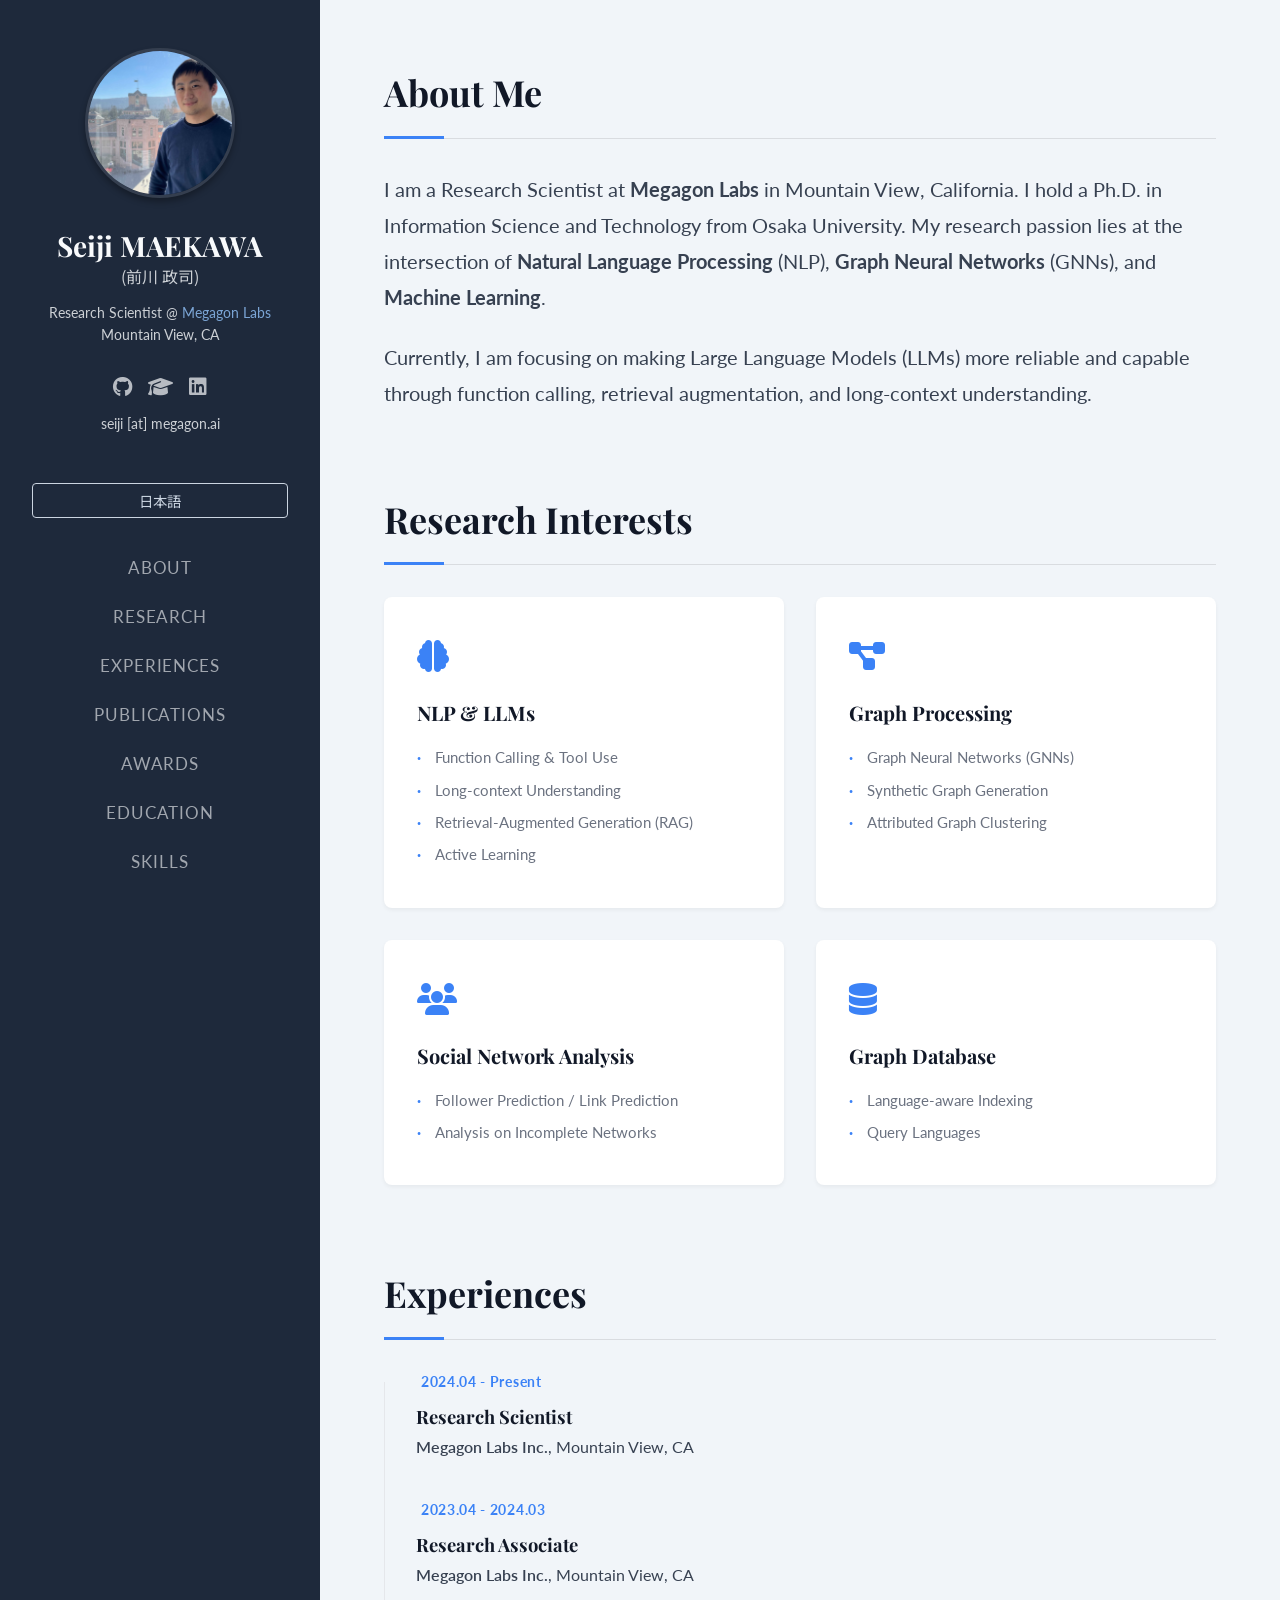
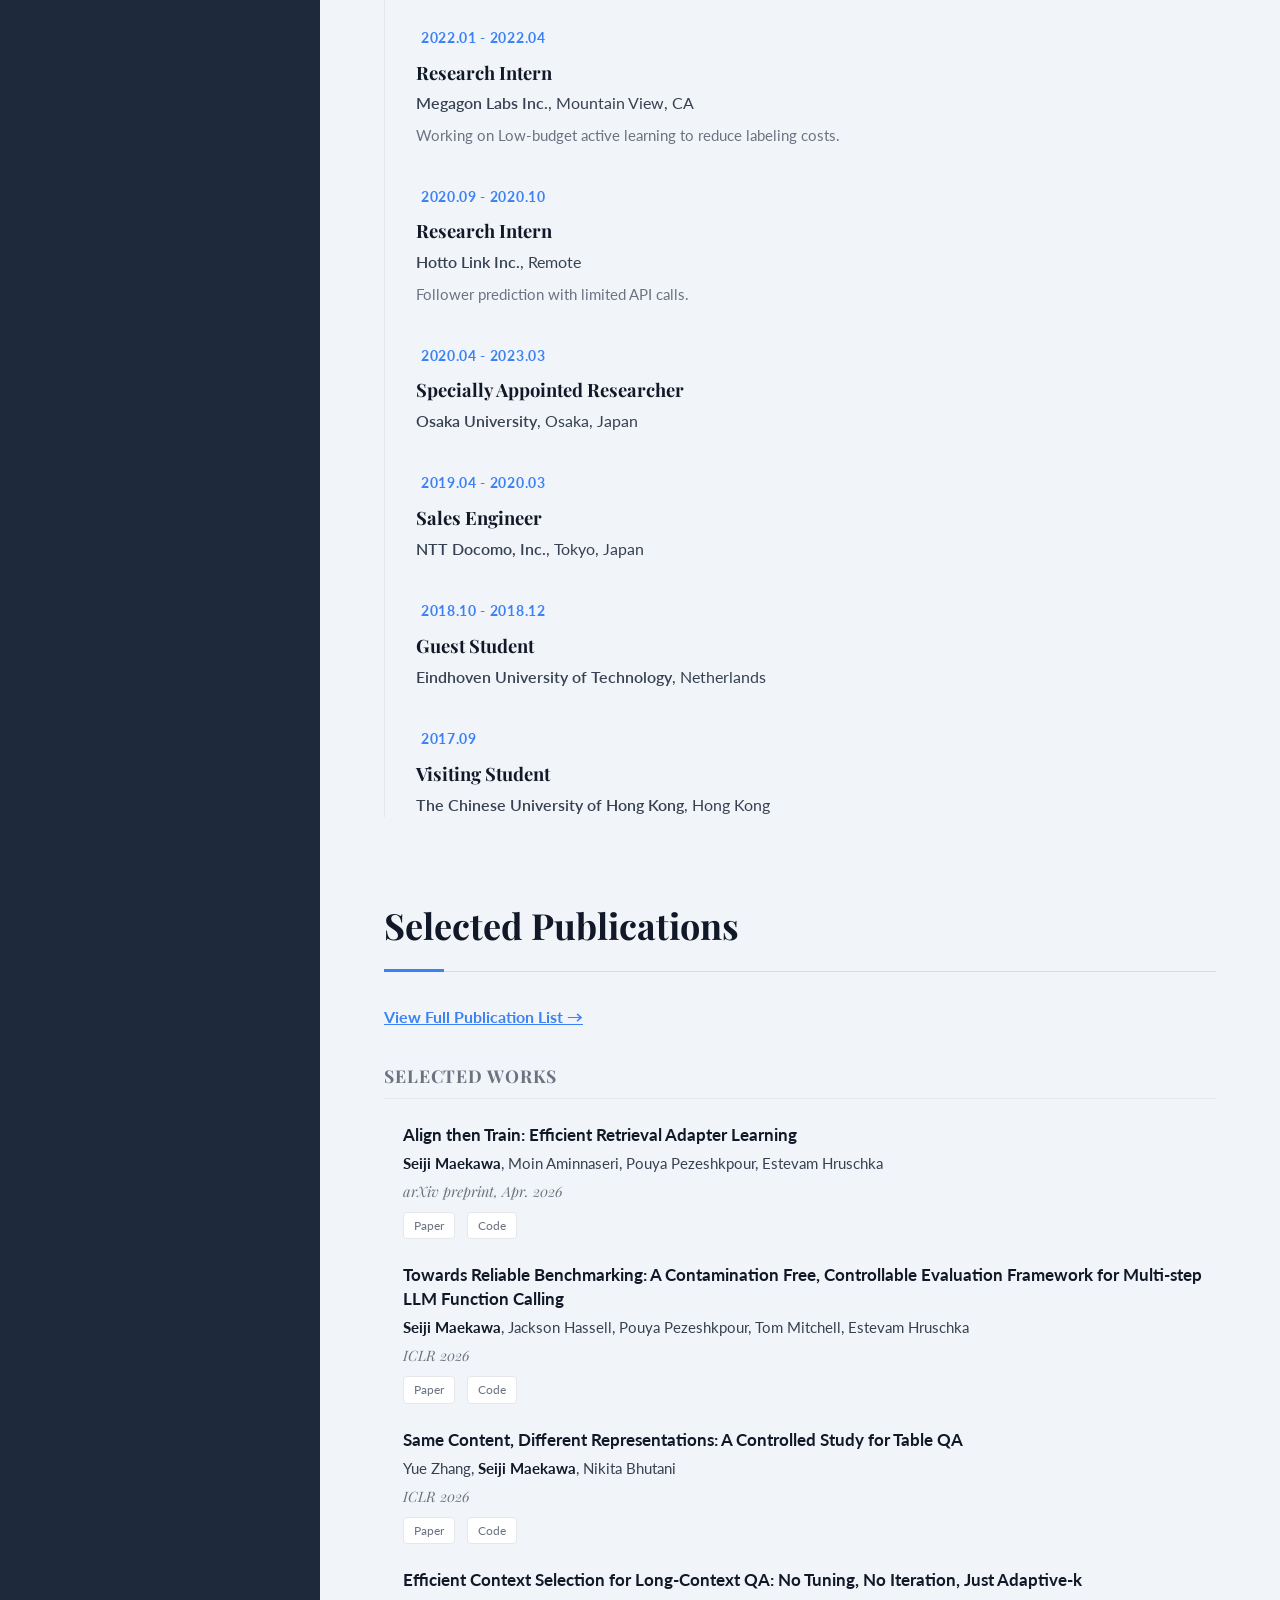
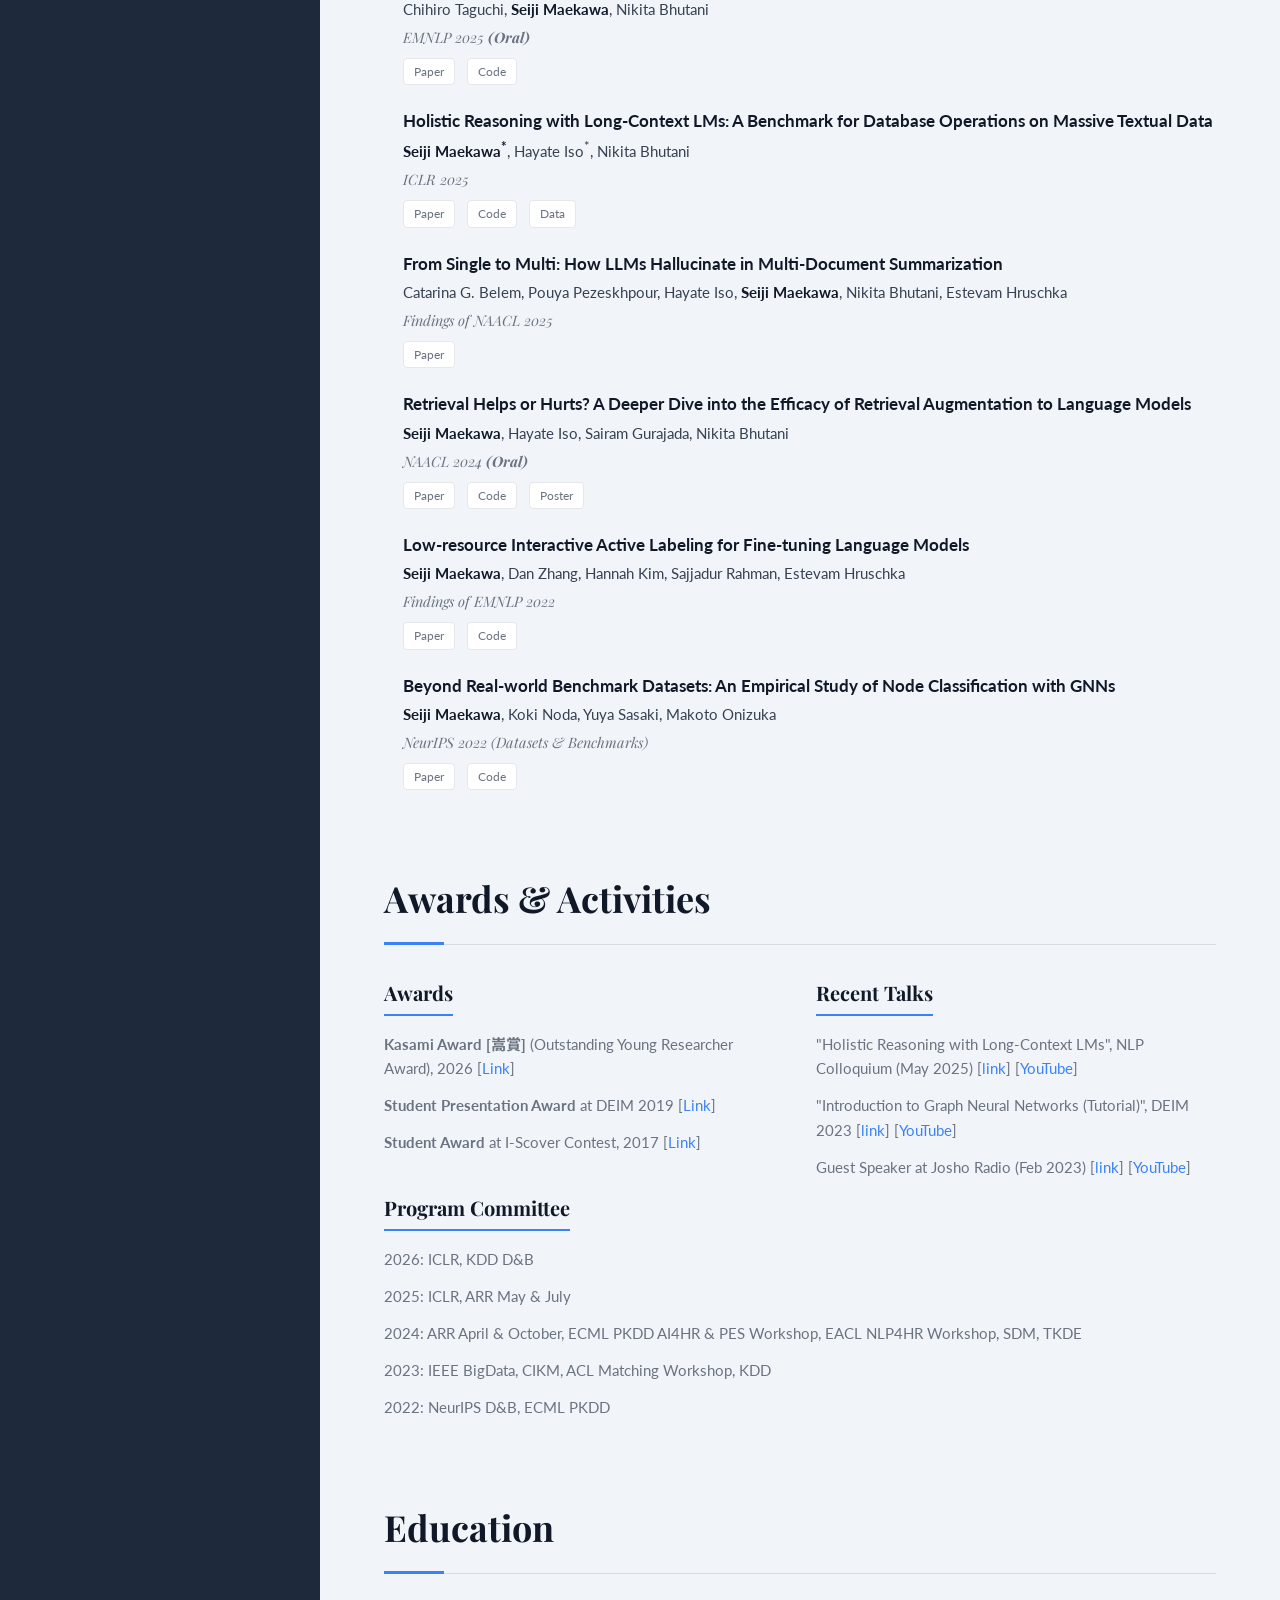
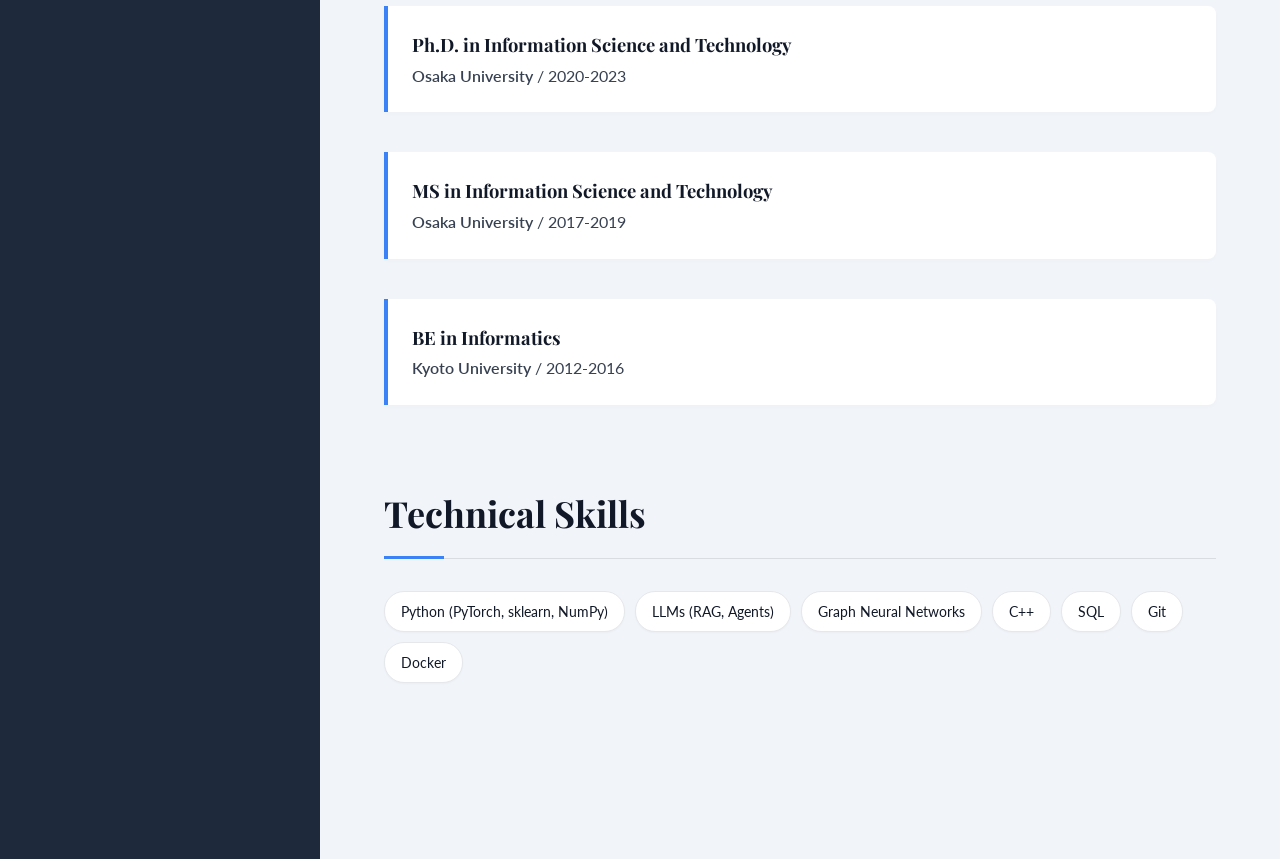
==== index.html @ 2696c1a6 "add new preprints" ====
<!DOCTYPE html>
<html lang="en">
<head>
    <meta charset="utf-8">
    <meta name="viewport" content="width=device-width, initial-scale=1.0">
    <title>Seiji MAEKAWA - Research Scientist</title>
    <!-- Elegant Serif for Headlines, Clean Sans for body -->
    <link href="https://fonts.googleapis.com/css2?family=Playfair+Display:ital,wght@0,400;0,700;1,400&family=Lato:wght@300;400;700&family=Noto+Sans+JP:wght@300;400;700&display=swap" rel="stylesheet">
    <link rel="stylesheet" href="https://cdnjs.cloudflare.com/ajax/libs/font-awesome/6.4.0/css/all.min.css">
    <link href="css/style.css" rel="stylesheet">
</head>
<body>

<div class="layout-wrapper">
    <!-- Sidebar / Hero Area Combined -->
    <aside class="sidebar">
        <div class="sidebar-sticky">
            <div class="profile-header">
                <img class="profile-picture" src="seiji_hp_wide.jpg" alt="Seiji Maekawa"/>
                <h1 class="about-name">Seiji MAEKAWA <br> <span class="jp-name">(前川 政司)</span></h1>
                <p class="current-position">
                    <span class="lang-en">Research Scientist @ <a href="https://megagon.ai/" target="_blank">Megagon Labs</a><br>Mountain View, CA</span>
                    <span class="lang-jp">Megagon Labs リサーチサイエンティスト<br>（カリフォルニア州 マウンテンビュー）</span>
                </p>
                <div class="social-links">
                    <a href="https://github.com/seijimaekawa" aria-label="GitHub"><i class="fab fa-github"></i></a>
                    <a href="https://scholar.google.com/citations?user=O2HlSxwAAAAJ" aria-label="Google Scholar"><i class="fas fa-graduation-cap"></i></a>
                    <a href="https://www.linkedin.com/in/seiji-maekawa-04952b1b4/" aria-label="LinkedIn"><i class="fab fa-linkedin"></i></a>
                    <!-- <a href="mailto:seiji@megagon.ai" aria-label="Email"><i class="fas fa-envelope"></i></a> -->
                </div>
                <div style="margin-top: 10px; font-size: 0.9em; opacity: 0.8;">
                   seiji [at] megagon.ai
                </div>
            </div>

            <button id="lang-switch" aria-label="Switch to Japanese">日本語</button>
            <nav class="sidebar-nav">
                <ul> <!-- Removed href='#' to avoid jump to top, smooth scroll handled by css -->
                    <li><a href="index.html#about"><span class="lang-en">About</span><span class="lang-jp">自己紹介</span></a></li>
                    <li><a href="index.html#research"><span class="lang-en">Research</span><span class="lang-jp">研究分野</span></a></li>
                    <li><a href="index.html#experiences"><span class="lang-en">Experiences</span><span class="lang-jp">経歴</span></a></li>
                    <li><a href="publications.html"><span class="lang-en">Publications</span><span class="lang-jp">業績</span></a></li>
                    <li><a href="index.html#awards"><span class="lang-en">Awards</span><span class="lang-jp">受賞歴</span></a></li>
                    <li><a href="index.html#education"><span class="lang-en">Education</span><span class="lang-jp">学歴</span></a></li>
                    <li><a href="index.html#skills"><span class="lang-en">Skills</span><span class="lang-jp">スキル</span></a></li>
                </ul>
            </nav>

            <footer class="sidebar-footer">
                <p>© 2025 Seiji Maekawa.</p>
                <p id="last-modified" class="last-mod">
                    <span class="lang-en">Last modified: </span>
                    <span class="lang-jp">最終更新: </span>
                </p>
            </footer>
        </div>
    </aside>

    <!-- Mobile Header (Visible only on small screens) -->
    <header class="mobile-header">
        <div class="container">
            <a class="mobile-brand" href="#">S. Maekawa</a>
            <button class="mobile-menu-toggle" aria-label="Open Menu">
                <i class="fas fa-bars"></i>
            </button>
        </div>
    </header>

    <!-- Main Content Area -->
    <main class="main-content">
        
        <section id="about" class="intro-section">
            <h2 class="section-title"><span class="lang-en">About Me</span><span class="lang-jp">自己紹介</span></h2>
            <div class="lang-en">
                <p class="intro-text">
                    I am a Research Scientist at <strong>Megagon Labs</strong> in Mountain View, California. 
                    I hold a Ph.D. in Information Science and Technology from Osaka University.
                    My research passion lies at the intersection of <strong>Natural Language Processing</strong> (NLP), <strong>Graph Neural Networks</strong> (GNNs), and <strong>Machine Learning</strong>.
                </p>
                <p class="intro-text">
                    Currently, I am focusing on making Large Language Models (LLMs) more reliable and capable through function calling, retrieval augmentation, and long-context understanding.
                </p>
            </div>
            <div class="lang-jp">
                <p class="intro-text">
                    私はMegagon Labs（米国カリフォルニア州マウンテンビュー）のリサーチサイエンティストです。
                    2023年に大阪大学にて博士号（情報科学）を取得し、その後から現職。
                    <strong>自然言語処理</strong> (NLP)、<strong>グラフニューラルネットワーク</strong> (GNN)、<strong>機械学習</strong>を中心に研究の情熱を注いでいます。
                </p>
                <p class="intro-text">
                    現在は、関数呼出、検索拡張 (RAG)、長文脈理解を通じて、大規模言語モデル (LLM) をより信頼性が高く、有能なものにすることに注力しています。
                </p>
            </div>
        </section>

        <section id="research">
            <h2 class="section-title"><span class="lang-en">Research Interests</span><span class="lang-jp">研究分野</span></h2>
            <div class="interests-grid">
                <div class="interest-card">
                    <div class="card-icon"><i class="fas fa-brain"></i></div>
                    <h3><span class="lang-en">NLP & LLMs</span><span class="lang-jp">自然言語処理 & LLM</span></h3>
                    <ul>
                        <li><span class="lang-en">Function Calling & Tool Use</span><span class="lang-jp">関数呼出とツール利用</span></li>
                        <li><span class="lang-en">Long-context Understanding</span><span class="lang-jp">長文脈理解</span></li>
                        <li><span class="lang-en">Retrieval-Augmented Generation (RAG)</span><span class="lang-jp">検索拡張生成 (RAG)</span></li>
                        <li><span class="lang-en">Active Learning</span><span class="lang-jp">能動学習</span></li>
                    </ul>
                </div>
                <div class="interest-card">
                    <div class="card-icon"><i class="fas fa-project-diagram"></i></div>
                    <h3><span class="lang-en">Graph Processing</span><span class="lang-jp">グラフ処理</span></h3>
                    <ul>
                        <li><span class="lang-en">Graph Neural Networks (GNNs)</span><span class="lang-jp">グラフニューラルネットワーク (GNN)</span></li>
                        <li><span class="lang-en">Synthetic Graph Generation</span><span class="lang-jp">合成グラフ生成</span></li>
                        <li><span class="lang-en">Attributed Graph Clustering</span><span class="lang-jp">属性付きグラフクラスタリング</span></li>
                    </ul>
                </div>
                <div class="interest-card">
                    <div class="card-icon"><i class="fas fa-users"></i></div>
                    <h3><span class="lang-en">Social Network Analysis</span><span class="lang-jp">ソーシャルネットワーク分析</span></h3>
                    <ul>
                        <li><span class="lang-en">Follower Prediction / Link Prediction</span><span class="lang-jp">フォロワー予測 / リンク予測</span></li>
                        <li><span class="lang-en">Analysis on Incomplete Networks</span><span class="lang-jp">不完全ネットワークの分析</span></li>
                    </ul>
                </div>
                 <div class="interest-card">
                    <div class="card-icon"><i class="fas fa-database"></i></div>
                    <h3><span class="lang-en">Graph Database</span><span class="lang-jp">グラフデータベース</span></h3>
                    <ul>
                        <li><span class="lang-en">Language-aware Indexing</span><span class="lang-jp">言語認識インデックス</span></li>
                        <li><span class="lang-en">Query Languages</span><span class="lang-jp">クエリ言語</span></li>
                    </ul>
                </div>
            </div>
        </section>

        <section id="experiences">
            <h2 class="section-title"><span class="lang-en">Experiences</span><span class="lang-jp">経歴</span></h2>
            <div class="timeline">
                <div class="timeline-item">
                    <span class="date">2024.04 - Present</span>
                    <div class="content">
                        <h3><span class="lang-en">Research Scientist</span><span class="lang-jp">リサーチサイエンティスト</span></h3>
                        <p><span class="lang-en"><strong>Megagon Labs Inc.</strong>, Mountain View, CA</span>
                           <span class="lang-jp"><strong>Megagon Labs Inc.</strong>, カリフォルニア州 マウンテンビュー</span></p>
                    </div>
                </div>
                <div class="timeline-item">
                    <span class="date">2023.04 - 2024.03</span>
                    <div class="content">
                        <h3><span class="lang-en">Research Associate</span><span class="lang-jp">リサーチアソシエイト</span></h3>
                        <p><span class="lang-en"><strong>Megagon Labs Inc.</strong>, Mountain View, CA</span>
                           <span class="lang-jp"><strong>Megagon Labs Inc.</strong>, カリフォルニア州 マウンテンビュー</span></p>
                    </div>
                </div>
                <div class="timeline-item">
                    <span class="date">2022.01 - 2022.04</span>
                    <div class="content">
                        <h3><span class="lang-en">Research Intern</span><span class="lang-jp">リサーチインターン</span></h3>
                        <p><span class="lang-en"><strong>Megagon Labs Inc.</strong>, Mountain View, CA</span>
                           <span class="lang-jp"><strong>Megagon Labs Inc.</strong>, カリフォルニア州 マウンテンビュー</span></p>
                        <p class="desc">
                            <span class="lang-en">Working on Low-budget active learning to reduce labeling costs.</span>
                            <span class="lang-jp">ラベリングコスト削減のための低予算アクティブラーニング。</span>
                        </p>
                    </div>
                </div>
                <div class="timeline-item">
                    <span class="date">2020.09 - 2020.10</span>
                    <div class="content">
                        <h3><span class="lang-en">Research Intern</span><span class="lang-jp">リサーチインターン</span></h3>
                        <p><span class="lang-en"><strong>Hotto Link Inc.</strong>, Remote</span>
                           <span class="lang-jp"><strong>株式会社ホットリンク</strong>, リモート</span></p>
                        <p class="desc">
                            <span class="lang-en">Follower prediction with limited API calls.</span>
                            <span class="lang-jp">限られたAPIコールでのフォロワー予測。</span>
                        </p>
                    </div>
                </div>
                <div class="timeline-item">
                    <span class="date">2020.04 - 2023.03</span>
                    <div class="content">
                        <h3><span class="lang-en">Specially Appointed Researcher</span><span class="lang-jp">特任研究員</span></h3>
                        <p><span class="lang-en"><strong>Osaka University</strong>, Osaka, Japan</span>
                           <span class="lang-jp"><strong>大阪大学</strong>, 大阪</span></p>
                    </div>
                </div>
                <div class="timeline-item">
                    <span class="date">2019.04 - 2020.03</span>
                    <div class="content">
                        <h3><span class="lang-en">Sales Engineer</span><span class="lang-jp">セールスエンジニア</span></h3>
                        <p><span class="lang-en"><strong>NTT Docomo, Inc.</strong>, Tokyo, Japan</span>
                           <span class="lang-jp"><strong>株式会社NTTドコモ</strong>, 東京</span></p>
                    </div>
                </div>
                 <div class="timeline-item">
                    <span class="date">2018.10 - 2018.12</span>
                    <div class="content">
                        <h3><span class="lang-en">Guest Student</span><span class="lang-jp">ゲスト学生</span></h3>
                        <p><span class="lang-en"><strong>Eindhoven University of Technology</strong>, Netherlands</span>
                           <span class="lang-jp"><strong>アイントホーフェン工科大学</strong>, オランダ</span></p>
                    </div>
                </div>
                <div class="timeline-item">
                    <span class="date">2017.09</span>
                    <div class="content">
                        <h3><span class="lang-en">Visiting Student</span><span class="lang-jp">訪問学生</span></h3>
                        <p><span class="lang-en"><strong>The Chinese University of Hong Kong</strong>, Hong Kong</span>
                           <span class="lang-jp"><strong>香港中文大学</strong>, 香港</span></p>
                    </div>
                </div>
            </div>
        </section>

        <section id="publications">
            <h2 class="section-title"><span class="lang-en">Selected Publications</span><span class="lang-jp">主な発表論文</span></h2>
            <div style="margin-bottom: 2rem;">
            <a href="publications.html" style="font-weight: 700; text-decoration: underline;">
                <span class="lang-en">View Full Publication List &rarr;</span>
                <span class="lang-jp">全発表論文リストを見る &rarr;</span>
            </a>
            </div>

            <div class="pub-category">
                <h3><span class="lang-en">Selected Works</span><span class="lang-jp">主な研究成果</span></h3>
                <div class="publication-list">
                    <div class="publication-item">
                        <div class="pub-title">Align then Train: Efficient Retrieval Adapter Learning</div>
                        <div class="pub-authors"><u>Seiji Maekawa</u>, Moin Aminnaseri, Pouya Pezeshkpour, Estevam Hruschka</div>
                        <div class="pub-venue">arXiv preprint, Apr. 2026</div>
                        <div class="pub-links">
                            <a href="https://arxiv.org/abs/2604.03403" class="btn-sm">Paper</a>
                            <a href="https://github.com/megagonlabs/ERA" class="btn-sm">Code</a>
                        </div>
                    </div>
                    <!-- 2025 -->
                    <div class="publication-item">
                        <div class="pub-title">Towards Reliable Benchmarking: A Contamination Free, Controllable Evaluation Framework for Multi-step LLM Function Calling</div>
                        <div class="pub-authors"><u>Seiji Maekawa</u>, Jackson Hassell, Pouya Pezeshkpour, Tom Mitchell, Estevam Hruschka</div>
                        <div class="pub-venue">ICLR 2026</div>
                        <div class="pub-links">
                            <a href="https://arxiv.org/abs/2509.26553" class="btn-sm">Paper</a>
                            <a href="https://github.com/megagonlabs/FuncBenchGen" class="btn-sm">Code</a>
                        </div>
                    </div>

                    <div class="publication-item">
                        <div class="pub-title">Same Content, Different Representations: A Controlled Study for Table QA</div>
                        <div class="pub-authors">Yue Zhang, <u>Seiji Maekawa</u>, Nikita Bhutani</div>
                        <div class="pub-venue">ICLR 2026</div>
                        <div class="pub-links">
                            <a href="https://arxiv.org/abs/2509.22983" class="btn-sm">Paper</a>
                            <a href="https://github.com/megagonlabs/RePairTQA" class="btn-sm">Code</a>
                        </div>
                    </div>

                    <div class="publication-item">
                        <div class="pub-title">Efficient Context Selection for Long-Context QA: No Tuning, No Iteration, Just Adaptive-k</div>
                        <div class="pub-authors">Chihiro Taguchi, <u>Seiji Maekawa</u>, Nikita Bhutani</div>
                        <div class="pub-venue">EMNLP 2025 <strong>(Oral)</strong></div>
                        <div class="pub-links">
                            <a href="https://arxiv.org/abs/2506.08479" class="btn-sm">Paper</a>
                            <a href="https://github.com/megagonlabs/adaptive-k-retrieval" class="btn-sm">Code</a>
                        </div>
                    </div>

                    <div class="publication-item">
                        <div class="pub-title">Holistic Reasoning with Long-Context LMs: A Benchmark for Database Operations on Massive Textual Data</div>
                        <div class="pub-authors"><u>Seiji Maekawa<sup>*</sup></u>, Hayate Iso<sup>*</sup>, Nikita Bhutani</div>
                        <div class="pub-venue">ICLR 2025</div>
                        <div class="pub-links">
                            <a href="https://arxiv.org/abs/2410.11996" class="btn-sm">Paper</a>
                            <a href="https://github.com/megagonlabs/holobench" class="btn-sm">Code</a>
                            <a href="https://huggingface.co/datasets/megagonlabs/holobench" class="btn-sm">Data</a>
                        </div>
                    </div>

                    <div class="publication-item">
                        <div class="pub-title">From Single to Multi: How LLMs Hallucinate in Multi-Document Summarization</div>
                        <div class="pub-authors">Catarina G. Belem, Pouya Pezeskhpour, Hayate Iso, <u>Seiji Maekawa</u>, Nikita Bhutani, Estevam Hruschka</div>
                        <div class="pub-venue">Findings of NAACL 2025</div>
                         <div class="pub-links">
                            <a href="https://arxiv.org/abs/2410.13961" class="btn-sm">Paper</a>
                        </div>
                    </div>

                    <div class="publication-item">
                        <div class="pub-title">Retrieval Helps or Hurts? A Deeper Dive into the Efficacy of Retrieval Augmentation to Language Models</div>
                        <div class="pub-authors"><u>Seiji Maekawa</u>, Hayate Iso, Sairam Gurajada, Nikita Bhutani</div>
                        <div class="pub-venue">NAACL 2024 <strong>(Oral)</strong></div>
                        <div class="pub-links">
                            <a href="https://arxiv.org/abs/2402.13492" class="btn-sm">Paper</a>
                            <a href="https://github.com/megagonlabs/witqa" class="btn-sm">Code</a>
                            <a href="https://github.com/seijimaekawa/seijimaekawa.github.io/blob/test/files/WiTQA_poster.pdf" class="btn-sm">Poster</a>
                        </div>
                    </div>

                    <div class="publication-item">
                        <div class="pub-title">Low-resource Interactive Active Labeling for Fine-tuning Language Models</div>
                        <div class="pub-authors"><u>Seiji Maekawa</u>, Dan Zhang, Hannah Kim, Sajjadur Rahman, Estevam Hruschka</div>
                        <div class="pub-venue">Findings of EMNLP 2022</div>
                        <div class="pub-links">
                            <a href="https://aclanthology.org/2022.findings-emnlp.235/" class="btn-sm">Paper</a>
                            <a href="https://github.com/megagonlabs/Tyrogue" class="btn-sm">Code</a>
                        </div>
                    </div>

                    <div class="publication-item">
                        <div class="pub-title">Beyond Real-world Benchmark Datasets: An Empirical Study of Node Classification with GNNs</div>
                        <div class="pub-authors"><u>Seiji Maekawa</u>, Koki Noda, Yuya Sasaki, Makoto Onizuka</div>
                        <div class="pub-venue">NeurIPS 2022 (Datasets & Benchmarks)</div>
                        <div class="pub-links">
                            <a href="https://openreview.net/forum?id=bSULxOy3On" class="btn-sm">Paper</a>
                            <a href="https://github.com/seijimaekawa/empirical-study-of-GNNs" class="btn-sm">Code</a>
                    </div>
                </div>
            </div>
            
        </section>

        <section id="awards">
            <h2 class="section-title"><span class="lang-en">Awards & Activities</span><span class="lang-jp">受賞歴 & 活動</span></h2>
            <div class="grid-2-col">
                <div class="interest-card simple-card">
                    <h3><span class="lang-en">Awards</span><span class="lang-jp">受賞歴</span></h3>
                    <ul class="styled-list">
                        <li>
                            <span class="lang-en"><strong>Kasami Award [嵩賞]</strong> (Outstanding Young Researcher Award), 2026</span>
                            <span class="lang-jp"><strong>嵩賞</strong> (Outstanding Young Researcher Award), 2026</span>
                            [<a href="https://www.ist.osaka-u.ac.jp/english/overview/award.php">Link</a>]
                        </li>
                        <li>
                            <span class="lang-en"><strong>Student Presentation Award</strong> at DEIM 2019</span>
                            <span class="lang-jp"><strong>学生プレゼンテーション賞</strong> at DEIM 2019</span>
                            [<a href="https://db-event.jpn.org/deim2019/post/awards.html">Link</a>]
                        </li>
                        <li>
                            <span class="lang-en"><strong>Student Award</strong> at I-Scover Contest, 2017</span>
                            <span class="lang-jp"><strong>学生賞</strong> at I-Scover Contest, 2017</span>
                            [<a href="https://public.tableau.com/profile/.2449#!/vizhome/I-Scover/07035">Link</a>]
                        </li>
                    </ul>
                </div>
                <div class="interest-card simple-card">
                    <h3><span class="lang-en">Recent Talks</span><span class="lang-jp">最近の講演</span></h3>
                    <ul class="styled-list">
                        <li>"Holistic Reasoning with Long-Context LMs", NLP Colloquium (May 2025) [<a href="https://nlp-colloquium-jp.github.io/schedule/2025-05-07_seiji-maekawa/">link</a>] [<a href="https://www.youtube.com/watch?v=UAAcrgIADSQ">YouTube</a>]</li>
                        <li>"Introduction to Graph Neural Networks (Tutorial)", DEIM 2023 [<a href="https://event.dbsj.org/deim2023/post/tutorial.html">link</a>] [<a href="https://www.youtube.com/watch?v=7rgXi3Xp6NI">YouTube</a>]</li>
                        <li>Guest Speaker at Josho Radio (Feb 2023) [<a href="https://www.ipsj.or.jp/annai/committee/info-WP/josyo-radio.html">link</a>] [<a href="https://www.youtube.com/watch?v=Hhl-hS_qC2c">YouTube</a>]</li>
                    </ul>
                </div>
            </div>
            
            <div class="service-section">
                <div class="interest-card simple-card" style="width: 100%;">
                    <h3><span class="lang-en">Program Committee</span><span class="lang-jp">査読経験</span></h3>
                    <ul class="styled-list">
                        <li>2026: ICLR, KDD D&B </li>
                        <li>2025: ICLR, ARR May & July</li>
                        <li>2024: ARR April & October, ECML PKDD AI4HR & PES Workshop, EACL NLP4HR Workshop, SDM, TKDE</li>
                        <li>2023: IEEE BigData, CIKM, ACL Matching Workshop, KDD</li>
                        <li>2022: NeurIPS D&B, ECML PKDD</li>
                    </ul>
                </div>
            </div>
        </section>
        
        <section id="education">
          <h2 class="section-title"><span class="lang-en">Education</span><span class="lang-jp">学歴</span></h2>
            <div class="timeline no-line">
                <div class="timeline-item">
                    <div class="content">
                        <h3><span class="lang-en">Ph.D. in Information Science and Technology</span><span class="lang-jp">博士（情報科学）</span></h3>
                        <p><span class="lang-en"><strong>Osaka University</strong> / 2020-2023</span><span class="lang-jp"><strong>大阪大学</strong> / 2020-2023</span></p>
                    </div>
                </div>
                <div class="timeline-item">
                    <div class="content">
                        <h3><span class="lang-en">MS in Information Science and Technology</span><span class="lang-jp">修士（情報科学）</span></h3>
                        <p><span class="lang-en"><strong>Osaka University</strong> / 2017-2019</span><span class="lang-jp"><strong>大阪大学</strong> / 2017-2019</span></p>
                    </div>
                </div>
                <div class="timeline-item">
                    <div class="content">
                        <h3><span class="lang-en">BE in Informatics</span><span class="lang-jp">工学部 情報学科</span></h3>
                        <p><span class="lang-en"><strong>Kyoto University</strong> / 2012-2016</span><span class="lang-jp"><strong>京都大学</strong> / 2012-2016</span></p>
                    </div>
                </div>
            </div>
        </section>

        <section id="skills">
            <h2 class="section-title"><span class="lang-en">Technical Skills</span><span class="lang-jp">技術スキル</span></h2>
            <div class="skills-wrapper">
                <span class="skill-tag">Python (PyTorch, sklearn, NumPy)</span>
                <span class="skill-tag">LLMs (RAG, Agents)</span>
                <span class="skill-tag">Graph Neural Networks</span>
                <span class="skill-tag">C++</span>
                <span class="skill-tag">SQL</span>
                <span class="skill-tag">Git</span>
                <span class="skill-tag">Docker</span>
            </div>
        </section>

    </main>
</div>

<script src="js/main.js"></script>

</body>
</html>
---- css/style.css ----
:root {
    /* Colors */
    --sidebar-bg: #1e293b; /* Sidebar Background: Dark Slate */
    --sidebar-text: #f8fafc;
    --primary-color: #3b82f6; /* Accent Blue */
    --surface-color: #ffffff;
    --bg-color: #f1f5f9; /* Light Grayish Blue */
    --text-heading: #111827;
    --text-body: #374151;
    --text-muted: #6b7280;
    --border-color: #e5e7eb;

    /* Spacing & Sizes */
    --sidebar-width: 320px;
    --mobile-header-height: 60px;
}

* {
    box-sizing: border-box;
    margin: 0;
    padding: 0;
}

body {
    font-family: 'Lato', 'Noto Sans JP', sans-serif;
    color: var(--text-body);
    background-color: var(--bg-color);
    line-height: 1.6;
    overflow-x: hidden;
}

h1, h2, h3, h4, h5, h6 {
    font-family: 'Playfair Display', 'Noto Sans JP', serif;
    color: var(--text-heading);
    margin-bottom: 0.5rem;
}

a {
    color: var(--primary-color);
    text-decoration: none;
    transition: color 0.2s ease;
}

a:hover {
    color: #1d4ed8;
}

/* --- Layout --- */
.layout-wrapper {
    display: flex;
    min-height: 100vh;
}

/* --- Sidebar --- */
.sidebar {
    width: var(--sidebar-width);
    background-color: var(--sidebar-bg);
    color: var(--sidebar-text);
    flex-shrink: 0;
    position: relative;
    z-index: 1000;
}

.sidebar-sticky {
    position: fixed;
    top: 0;
    left: 0;
    width: var(--sidebar-width);
    height: 100vh;
    padding: 3rem 2rem;
    overflow-y: auto;
    display: flex;
    flex-direction: column;
    justify-content: space-between;
}

/* Sidebar Profile */
.profile-header {
    text-align: center;
    margin-bottom: 2rem;
}

.profile-picture {
    width: 150px;
    height: 150px;
    border-radius: 50%;
    object-fit: cover;
    margin: 0 auto 1.5rem;
    border: 3px solid rgba(255,255,255,0.1);
    box-shadow: 0 4px 6px rgba(0,0,0,0.3);
}

.about-name {
    font-size: 1.75rem;
    font-weight: 700;
    color: var(--sidebar-text);
    line-height: 1.2;
}

.jp-name {
    font-size: 1rem;
    font-family: 'Noto Sans JP', sans-serif;
    font-weight: 400;
    opacity: 0.8;
    display: block;
    margin-top: 5px;
}

.current-position {
    margin-top: 1rem;
    font-size: 0.9rem;
    opacity: 0.8;
    line-height: 1.5;
}
.current-position a {
    color: #93c5fd;
}

.social-links {
    margin-top: 1.5rem;
    display: flex;
    justify-content: center;
    gap: 1rem;
}

.social-links a {
    color: var(--sidebar-text);
    font-size: 1.25rem;
    opacity: 0.7;
    transition: all 0.2s;
}

.social-links a:hover {
    opacity: 1;
    transform: translateY(-2px);
}

/* Sidebar Nav */
.sidebar-nav {
    flex-grow: 1;
    padding: 1rem 0;
}

.sidebar-nav ul {
    list-style: none;
    text-align: center;
}

.sidebar-nav li {
    margin-bottom: 0.75rem;
}

.sidebar-nav a {
    color: var(--sidebar-text);
    opacity: 0.6;
    font-size: 1.05rem;
    text-transform: uppercase;
    letter-spacing: 0.05em;
    font-weight: 400;
    display: block;
    padding: 5px 0;
}

.sidebar-nav a:hover {
    color: var(--sidebar-text);
    opacity: 1;
    text-decoration: none;
}

/* Sidebar Footer */
.sidebar-footer {
    text-align: center;
    font-size: 0.75rem;
    opacity: 0.4;
    margin-top: auto;
}

/* --- Mobile Header (Hidden on Desktop) --- */
.mobile-header {
    display: none;
    position: fixed;
    top: 0;
    left: 0;
    right: 0;
    height: var(--mobile-header-height);
    background-color: var(--sidebar-bg);
    z-index: 2000;
    align-items: center;
    padding: 0 1.5rem;
    color: white;
}
.mobile-header .container {
    display: flex;
    justify-content: space-between;
    width: 100%;
    align-items: center;
}
.mobile-brand {
    font-family: 'Playfair Display', serif;
    font-size: 1.25rem;
    font-weight: 700;
    color: white;
}
.mobile-brand:hover {
    color: white;
}
.mobile-menu-toggle {
    background: none;
    border: none;
    color: white;
    font-size: 1.5rem;
    cursor: pointer;
}


/* --- Main Content --- */
.main-content {
    flex: 1;
    padding: 4rem 4rem 6rem; /* Top Right Bottom Left */
    max-width: 1100px;
}

section {
    margin-bottom: 5rem;
    scroll-margin-top: 2rem;
}

.section-title {
    font-size: 2.25rem; /* Larger Section Titles */
    margin-bottom: 2rem;
    position: relative;
    padding-bottom: 1rem;
    border-bottom: 1px solid rgba(0,0,0,0.1);
}
/* Optional: Decorative accent on title */
.section-title::after {
    content: '';
    position: absolute;
    bottom: -1px;
    left: 0;
    width: 60px;
    height: 3px;
    background-color: var(--primary-color);
}

/* Top Intro Section */
.intro-text {
    font-size: 1.25rem;
    line-height: 1.8;
    color: var(--text-body);
    margin-bottom: 1.5rem;
}

/* Research Interests Cards */
.interests-grid {
    display: grid;
    grid-template-columns: repeat(auto-fit, minmax(280px, 1fr));
    gap: 2rem;
}

.interest-card {
    background: var(--surface-color);
    padding: 2rem;
    border-radius: 8px;
    box-shadow: 0 2px 4px rgba(0,0,0,0.05);
    transition: transform 0.3s ease, box-shadow 0.3s ease;
    border: 1px solid transparent;
}

.interest-card:hover {
    transform: translateY(-5px);
    box-shadow: 0 10px 20px rgba(0,0,0,0.1);
    border-color: rgba(59, 130, 246, 0.2);
}

.card-icon {
    font-size: 2rem;
    color: var(--primary-color);
    margin-bottom: 1rem;
}

.interest-card h3 {
    font-size: 1.25rem;
    margin-bottom: 1rem;
    font-weight: 700;
}

.interest-card ul {
    list-style: none;
    padding-left: 0;
}
.interest-card li {
    font-size: 0.95rem;
    margin-bottom: 0.5rem;
    color: var(--text-muted);
    position: relative;
    padding-left: 1.2em;
}
.interest-card li::before {
    content: "·";
    position: absolute;
    left: 0;
    font-weight: bold;
    color: var(--primary-color);
}


/* Timeline (Experiences & Education) */
.timeline {
    position: relative;
    padding-left: 2rem;
}
/* Removed the vertical line for a cleaner list-style or keeping it subtle? 
   Let's keep the vertical line but cleaner. */
.timeline::before {
    content: '';
    position: absolute;
    left: 0;
    top: 10px;
    bottom: 0;
    width: 1px;
    background: var(--border-color);
}

.timeline.no-line::before {
    display: none;
}
.timeline.no-line .timeline-item {
    margin-left: -2rem; /* Pull back */
}
.timeline.no-line .content {
    border-left: 4px solid var(--primary-color);
    background: var(--surface-color);
    padding: 1.5rem;
    border-radius: 0 8px 8px 0;
    box-shadow: 0 2px 4px rgba(0,0,0,0.02);
}


.timeline-item {
    position: relative;
    margin-bottom: 2.5rem;
}

.timeline-item .date {
    font-size: 0.85rem;
    font-weight: 700;
    color: var(--primary-color);
    display: block;
    margin-bottom: 0.5rem;
    letter-spacing: 0.05em;
    background: var(--bg-color);
    padding: 0 5px;
    width: fit-content;
}

.timeline-item .content {
    position: relative;
}

.timeline-item .content h3 {
    font-size: 1.15rem;
    margin-bottom: 0.2rem;
}
.timeline-item .content p strong {
    font-weight: 600;
    color: var(--text-body);
}
.timeline-item .content p.desc {
    margin-top: 0.5rem;
    font-size: 0.95rem;
    color: var(--text-muted);
    line-height: 1.5;
}


/* Publications */
.pub-category {
    margin-bottom: 3.5rem;
}
.pub-category h3 {
    font-size: 1.1rem;
    text-transform: uppercase;
    color: var(--text-muted);
    letter-spacing: 0.05em;
    border-bottom: 1px solid var(--border-color);
    padding-bottom: 0.5rem;
    margin-bottom: 1.5rem;
}

.publication-list {
    display: grid;
    gap: 1.5rem;
}

.publication-item {
    /* clean style */
    padding-left: 1rem;
    border-left: 3px solid transparent; /* invisible border for alignment */
    transition: all 0.2s;
}
.publication-item:hover {
    border-left-color: var(--primary-color);
}

.pub-title {
    font-weight: 700;
    color: var(--text-heading);
    font-size: 1.05rem;
    margin-bottom: 0.3rem;
    line-height: 1.4;
}

.pub-authors {
    font-size: 0.95rem;
    color: var(--text-body);
    margin-bottom: 0.3rem;
}
.pub-authors u {
    text-decoration: none;
    font-weight: 700;
    color: var(--text-heading);
}

.pub-venue {
    font-style: italic;
    color: var(--text-muted);
    font-size: 0.9rem;
    margin-bottom: 0.5rem;
    font-family: 'Playfair Display', serif; /* Slight accent */
}

.pub-links .btn-sm {
    display: inline-block;
    padding: 3px 10px;
    font-size: 0.75rem;
    border: 1px solid var(--border-color);
    border-radius: 4px;
    color: var(--text-muted);
    margin-right: 8px;
    background: var(--surface-color);
}
.pub-links .btn-sm:hover {
    background: var(--primary-color);
    color: white;
    border-color: var(--primary-color);
    text-decoration: none;
}


/* Awards & Skills (Misc Grid) */
.grid-2-col {
    display: grid;
    grid-template-columns: 1fr 1fr;
    gap: 2rem;
}

.simple-card {
    padding: 0;
    background: transparent;
    box-shadow: none;
    border: none;
}
.simple-card:hover {
    transform: none;
    box-shadow: none;
}
.simple-card h3 {
    font-size: 1.25rem;
    margin-bottom: 1rem;
    border-bottom: 2px solid var(--primary-color);
    display: inline-block;
    padding-bottom: 5px;
}

.styled-list li {
    margin-bottom: 0.8rem;
    /* font-size: 0.95rem; is default */
    list-style: none; /* override card styles */
    padding-left: 0;
}
.styled-list li::before {
    content: none;
}

.skills-wrapper {
    display: flex;
    flex-wrap: wrap;
    gap: 10px;
}

.skill-tag {
    background-color: var(--surface-color);
    border: 1px solid var(--border-color);
    padding: 8px 16px;
    border-radius: 20px;
    font-size: 0.9rem;
    color: var(--text-heading);
    box-shadow: 0 1px 2px rgba(0,0,0,0.03);
}


/* --- Responsive Design --- */

/* Tablet & Mobile */
@media (max-width: 900px) {
    .layout-wrapper {
        flex-direction: column;
    }

    /* Sidebar becomes Top Section on Mobile */
    .sidebar {
        width: 100%;
        height: auto;
        position: relative; /* Normal flow */
        background-color: var(--sidebar-bg);
        z-index: 100;
        box-shadow: none;
    }

    .sidebar-sticky {
        position: relative;
        width: 100%;
        height: auto;
        padding: 3rem 1.5rem 2rem;
        text-align: center;
    }

    .profile-header {
        margin-bottom: 2rem;
    }
    
    .profile-picture {
        width: 120px;
        height: 120px;
        margin-bottom: 1rem;
    }

    /* Sidebar nav becomes a horizontal list or grid grid */
    .sidebar-nav ul {
        display: flex;
        flex-wrap: wrap;
        justify-content: center;
        gap: 0.5rem 1rem;
    }
    
    .sidebar-nav li {
        margin-bottom: 0;
    }

    .sidebar-nav a {
        padding: 5px 10px;
        background: rgba(255,255,255,0.05);
        border-radius: 4px;
        font-size: 0.9rem;
    }

    /* Hide the mobile header toggle since sidebar is always visible */
    .mobile-header {
        display: none !important;
    }

    .main-content {
        padding: 3rem 1.5rem 4rem; /* Standard mobile padding */
        max-width: 100%;
        width: 100%;
    }
    
    .grid-2-col {
        grid-template-columns: 1fr;
    }

    section {
        margin-bottom: 4rem;
    }
}

/* Language Switch Button */
#lang-switch {
    background-color: transparent;
    border: 1px solid #cbd5e1;
    color: #cbd5e1;
    padding: 0.4rem 0.8rem;
    border-radius: 4px;
    cursor: pointer;
    font-family: inherit;
    font-size: 0.9rem;
    margin-top: 1rem;
    transition: all 0.2s ease;
    width: 100%;
    margin-bottom: 1rem;
}

#lang-switch:hover {
    background-color: rgba(255,255,255,0.1);
    color: white;
    border-color: white;
}

/* Language Visibility */
html[lang="en"] .lang-jp {
    display: none !important;
}

html[lang="ja"] .lang-en {
    display: none !important;
}
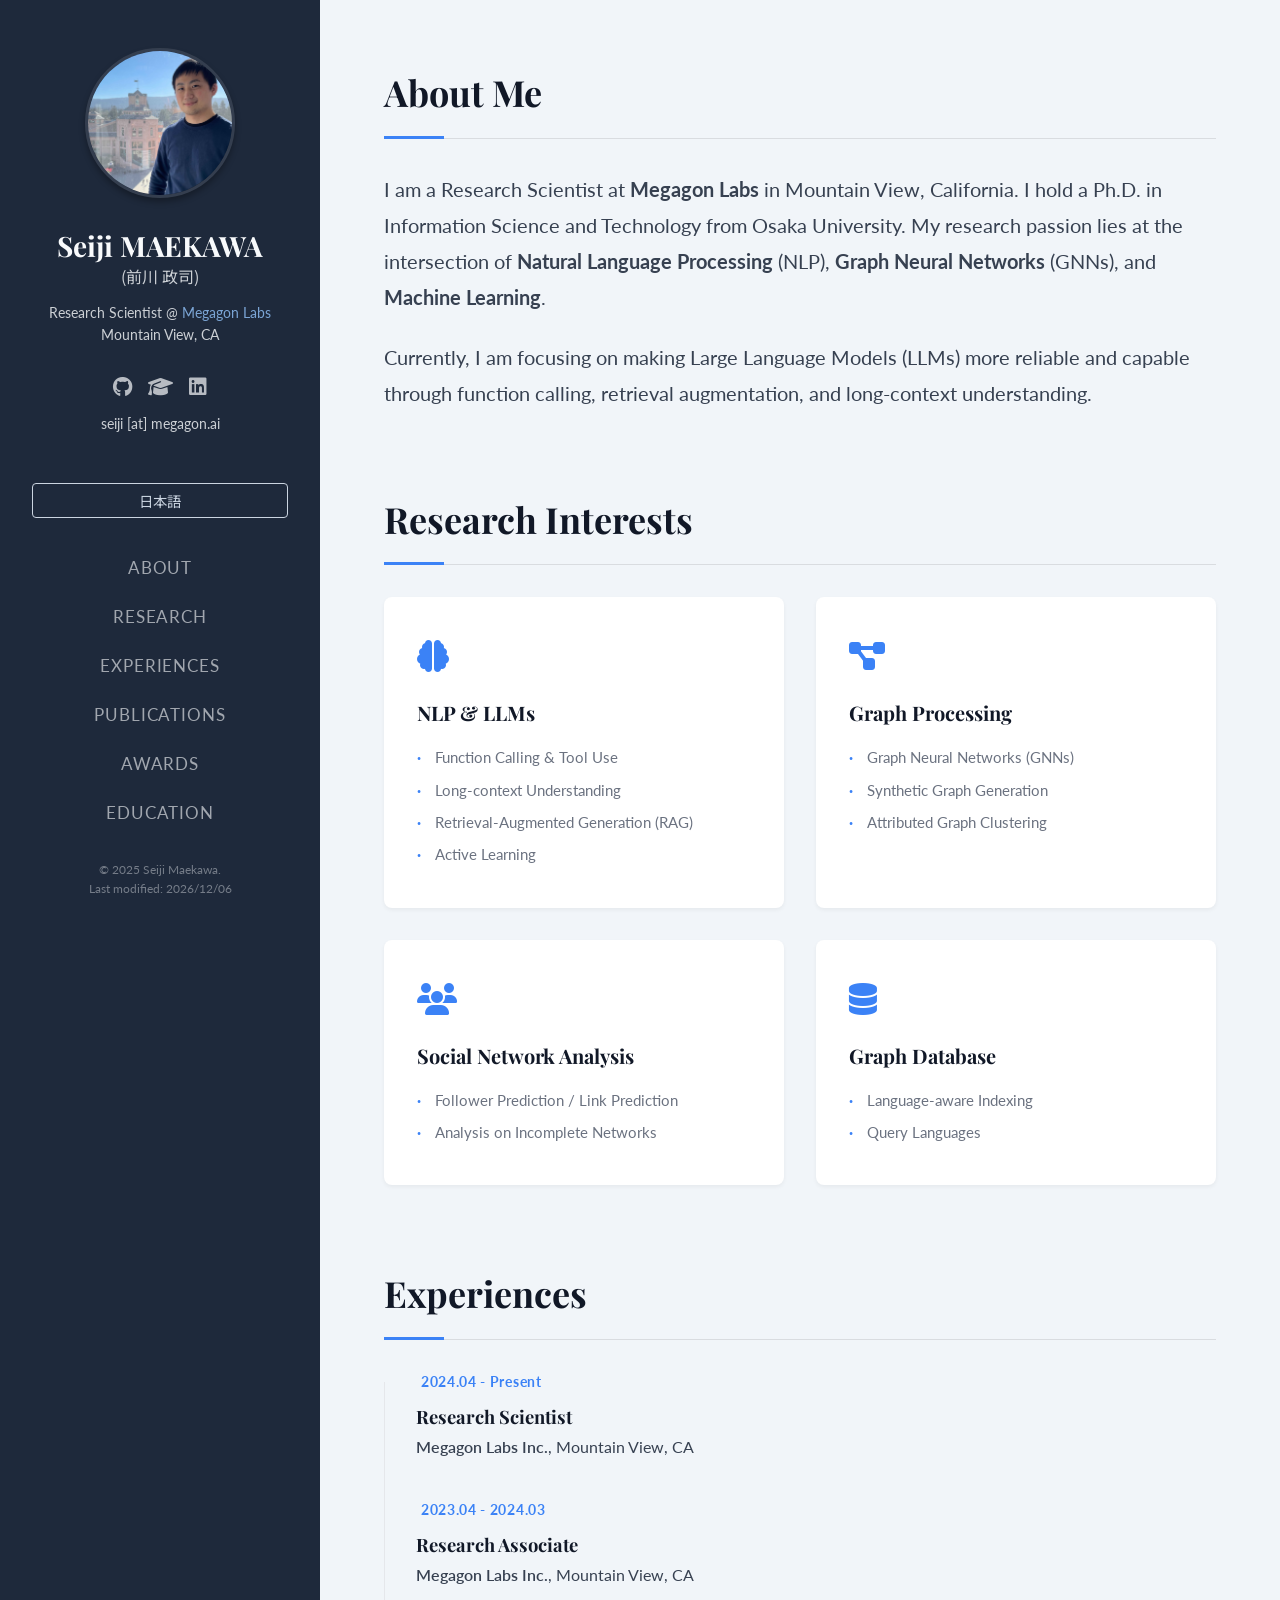
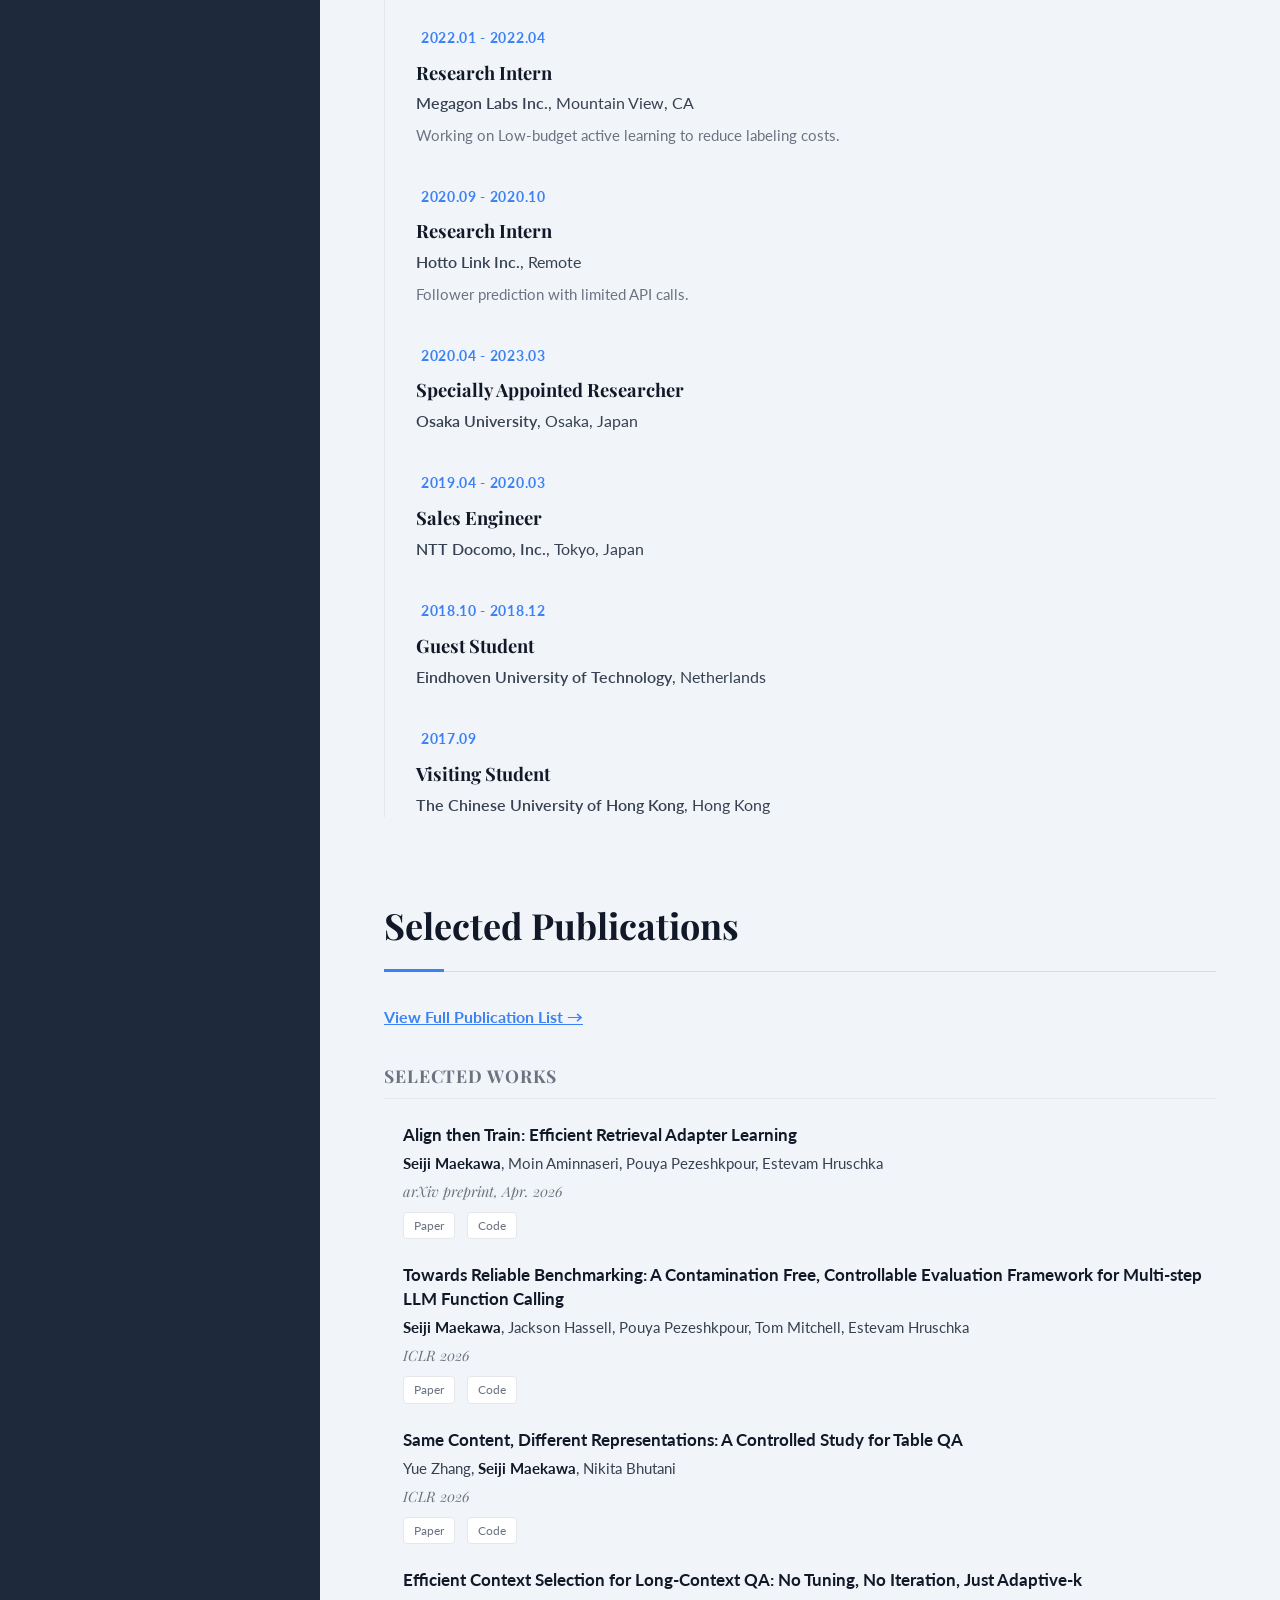
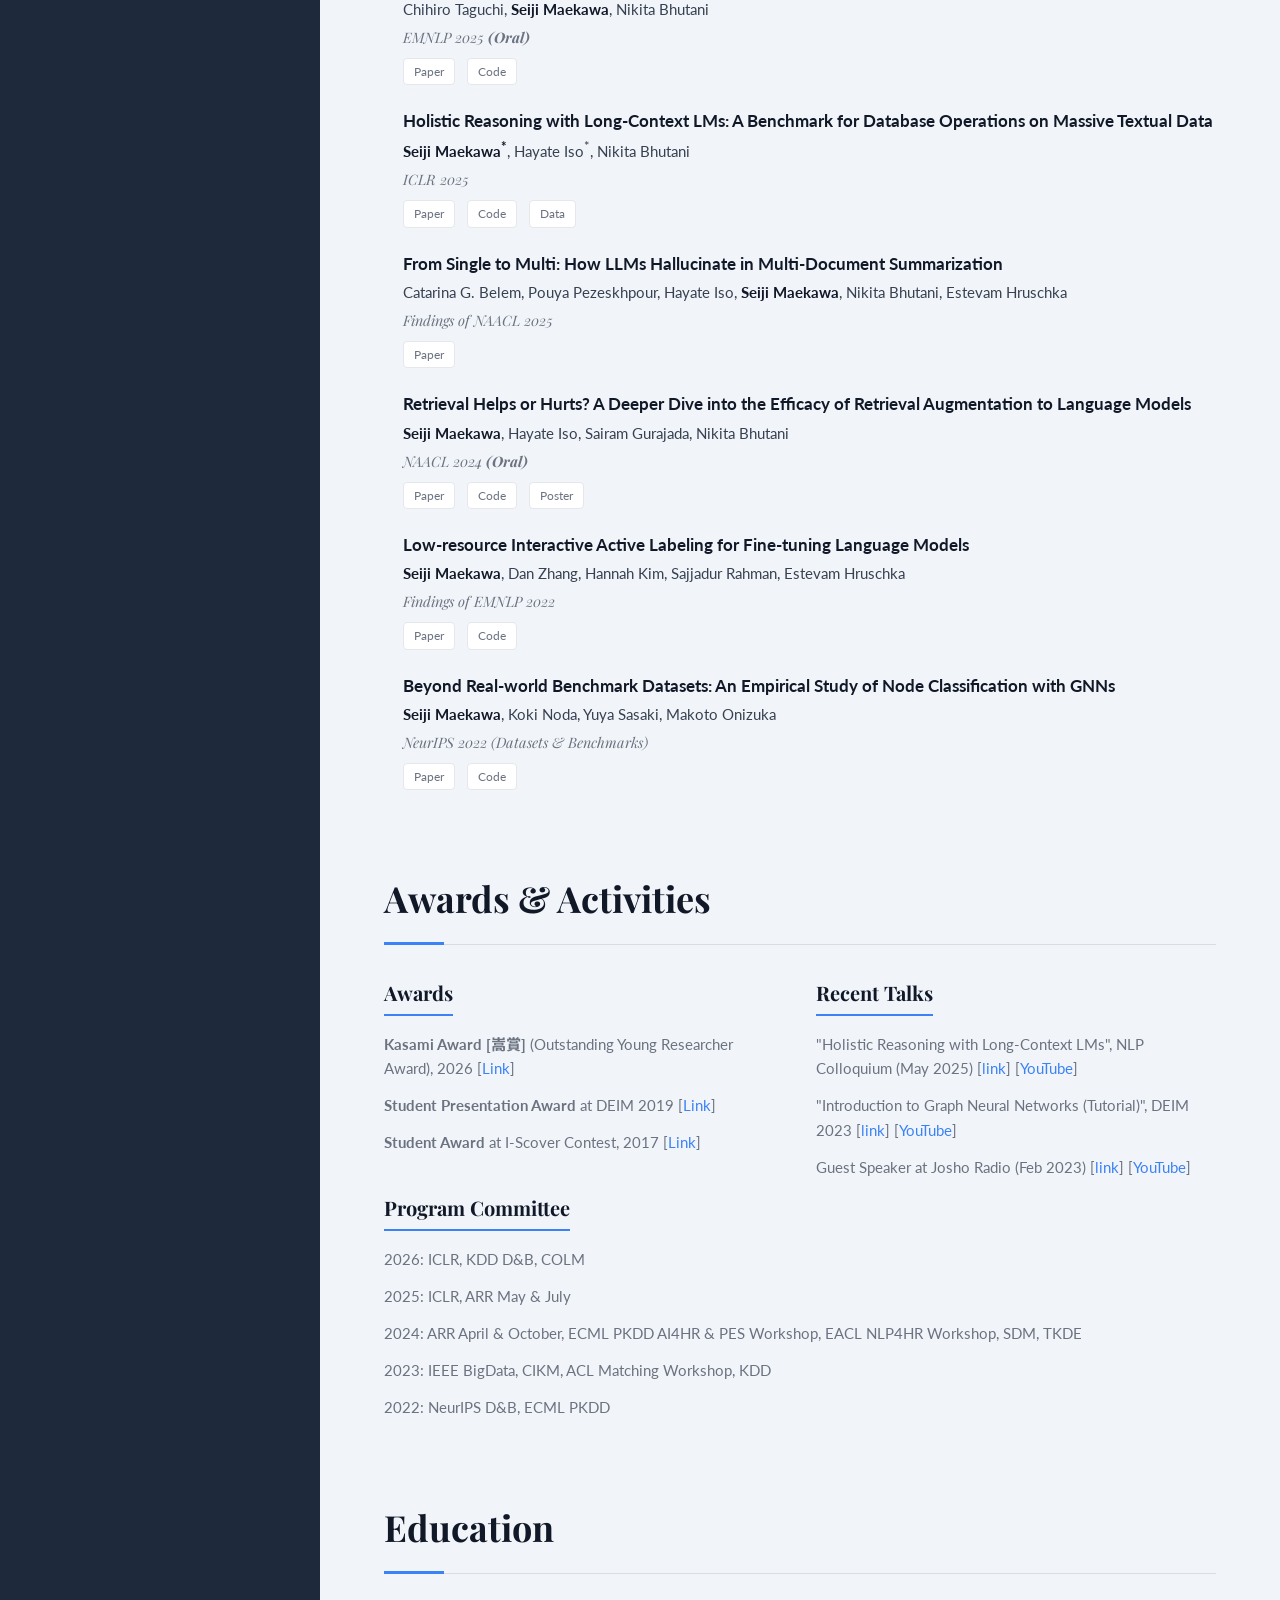
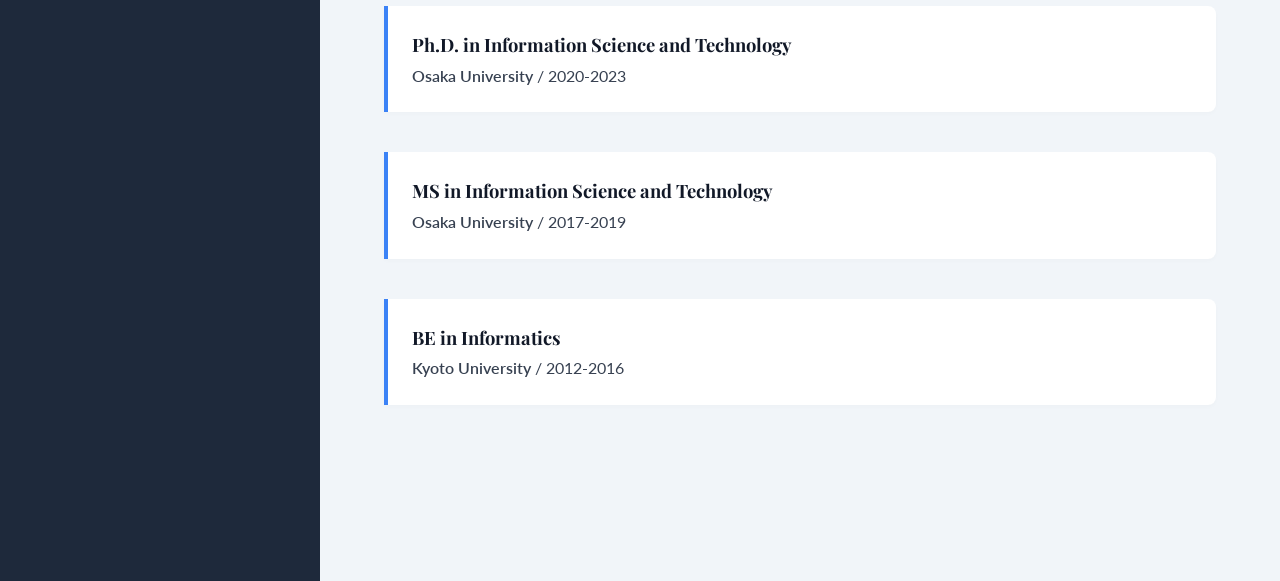
==== commit ce863187: "review" ====
--- a/index.html
+++ b/index.html
@@ -42,7 +42,6 @@
                     <li><a href="publications.html"><span class="lang-en">Publications</span><span class="lang-jp">業績</span></a></li>
                     <li><a href="index.html#awards"><span class="lang-en">Awards</span><span class="lang-jp">受賞歴</span></a></li>
                     <li><a href="index.html#education"><span class="lang-en">Education</span><span class="lang-jp">学歴</span></a></li>
-                    <li><a href="index.html#skills"><span class="lang-en">Skills</span><span class="lang-jp">スキル</span></a></li>
                 </ul>
             </nav>
 
@@ -355,7 +354,7 @@
                 <div class="interest-card simple-card" style="width: 100%;">
                     <h3><span class="lang-en">Program Committee</span><span class="lang-jp">査読経験</span></h3>
                     <ul class="styled-list">
-                        <li>2026: ICLR, KDD D&B </li>
+                        <li>2026: ICLR, KDD D&B, COLM </li>
                         <li>2025: ICLR, ARR May & July</li>
                         <li>2024: ARR April & October, ECML PKDD AI4HR & PES Workshop, EACL NLP4HR Workshop, SDM, TKDE</li>
                         <li>2023: IEEE BigData, CIKM, ACL Matching Workshop, KDD</li>
@@ -389,19 +388,6 @@
             </div>
         </section>
 
-        <section id="skills">
-            <h2 class="section-title"><span class="lang-en">Technical Skills</span><span class="lang-jp">技術スキル</span></h2>
-            <div class="skills-wrapper">
-                <span class="skill-tag">Python (PyTorch, sklearn, NumPy)</span>
-                <span class="skill-tag">LLMs (RAG, Agents)</span>
-                <span class="skill-tag">Graph Neural Networks</span>
-                <span class="skill-tag">C++</span>
-                <span class="skill-tag">SQL</span>
-                <span class="skill-tag">Git</span>
-                <span class="skill-tag">Docker</span>
-            </div>
-        </section>
-
     </main>
 </div>
 
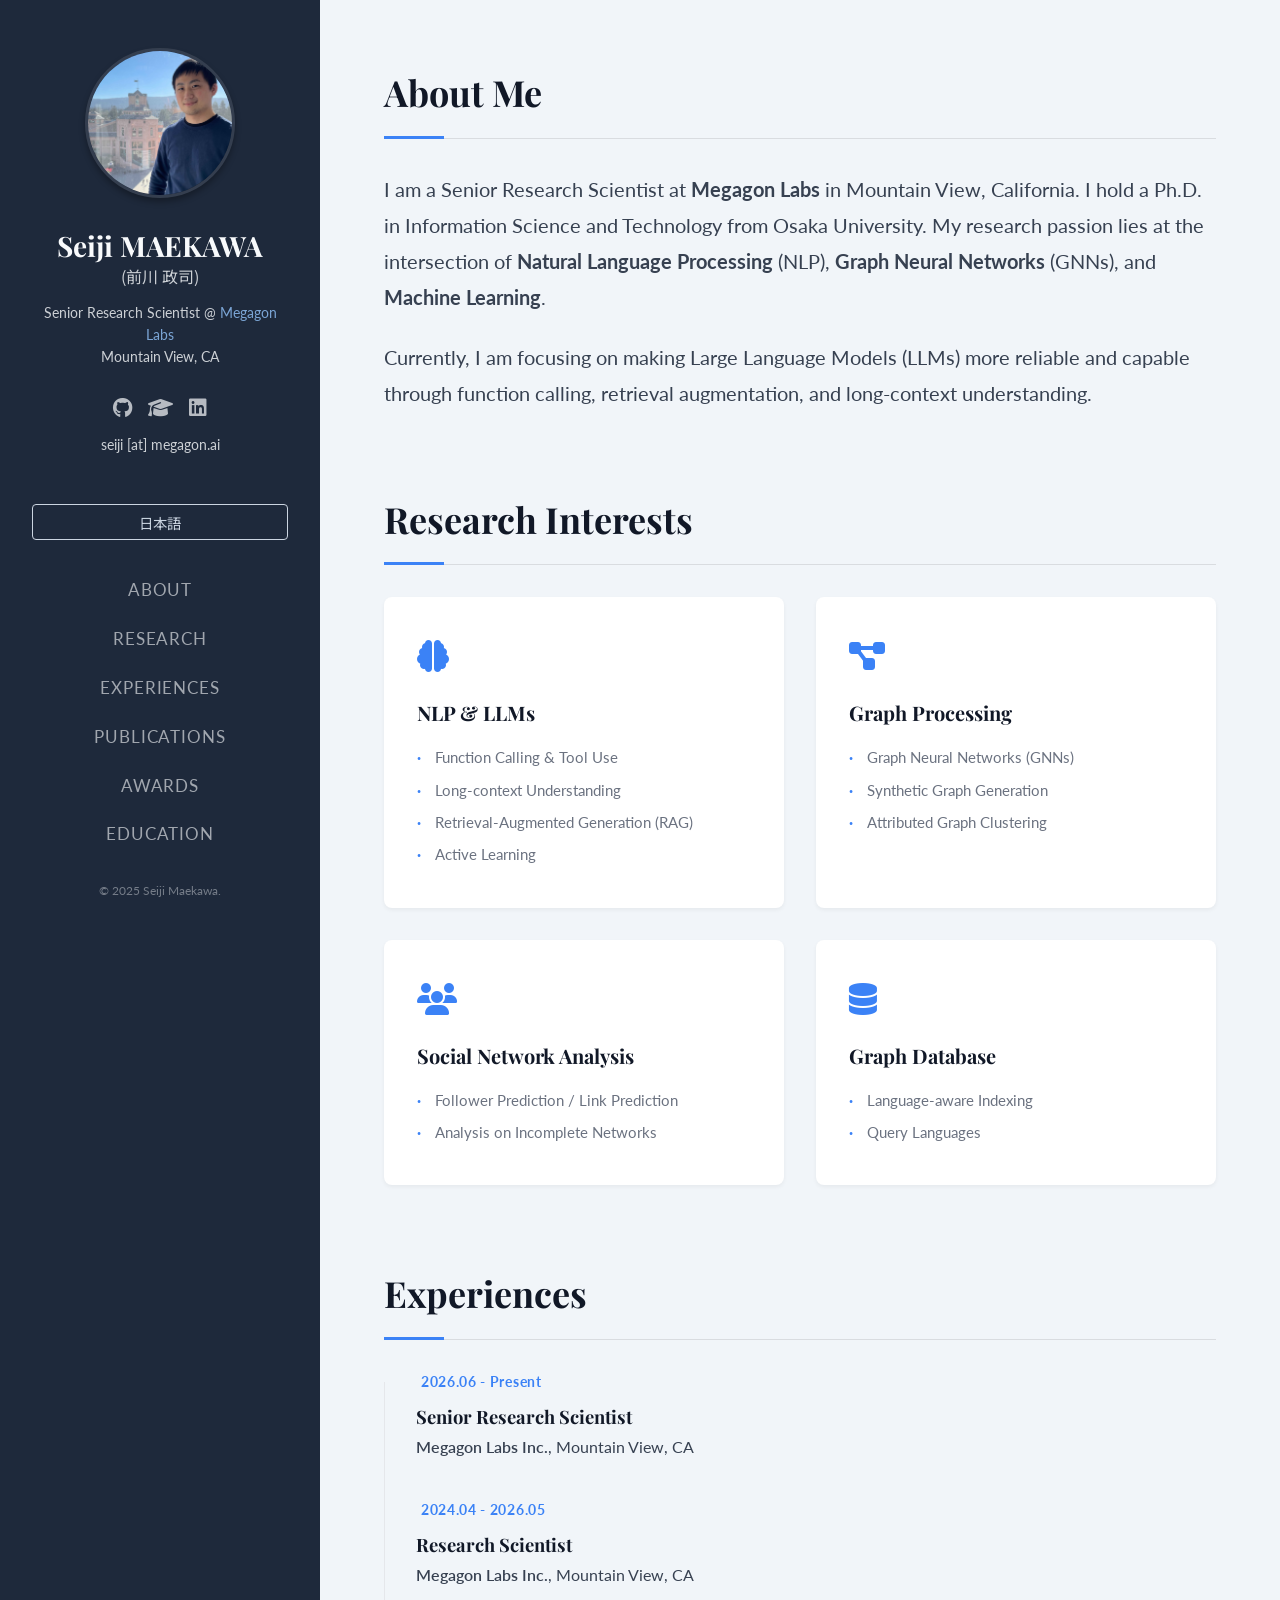
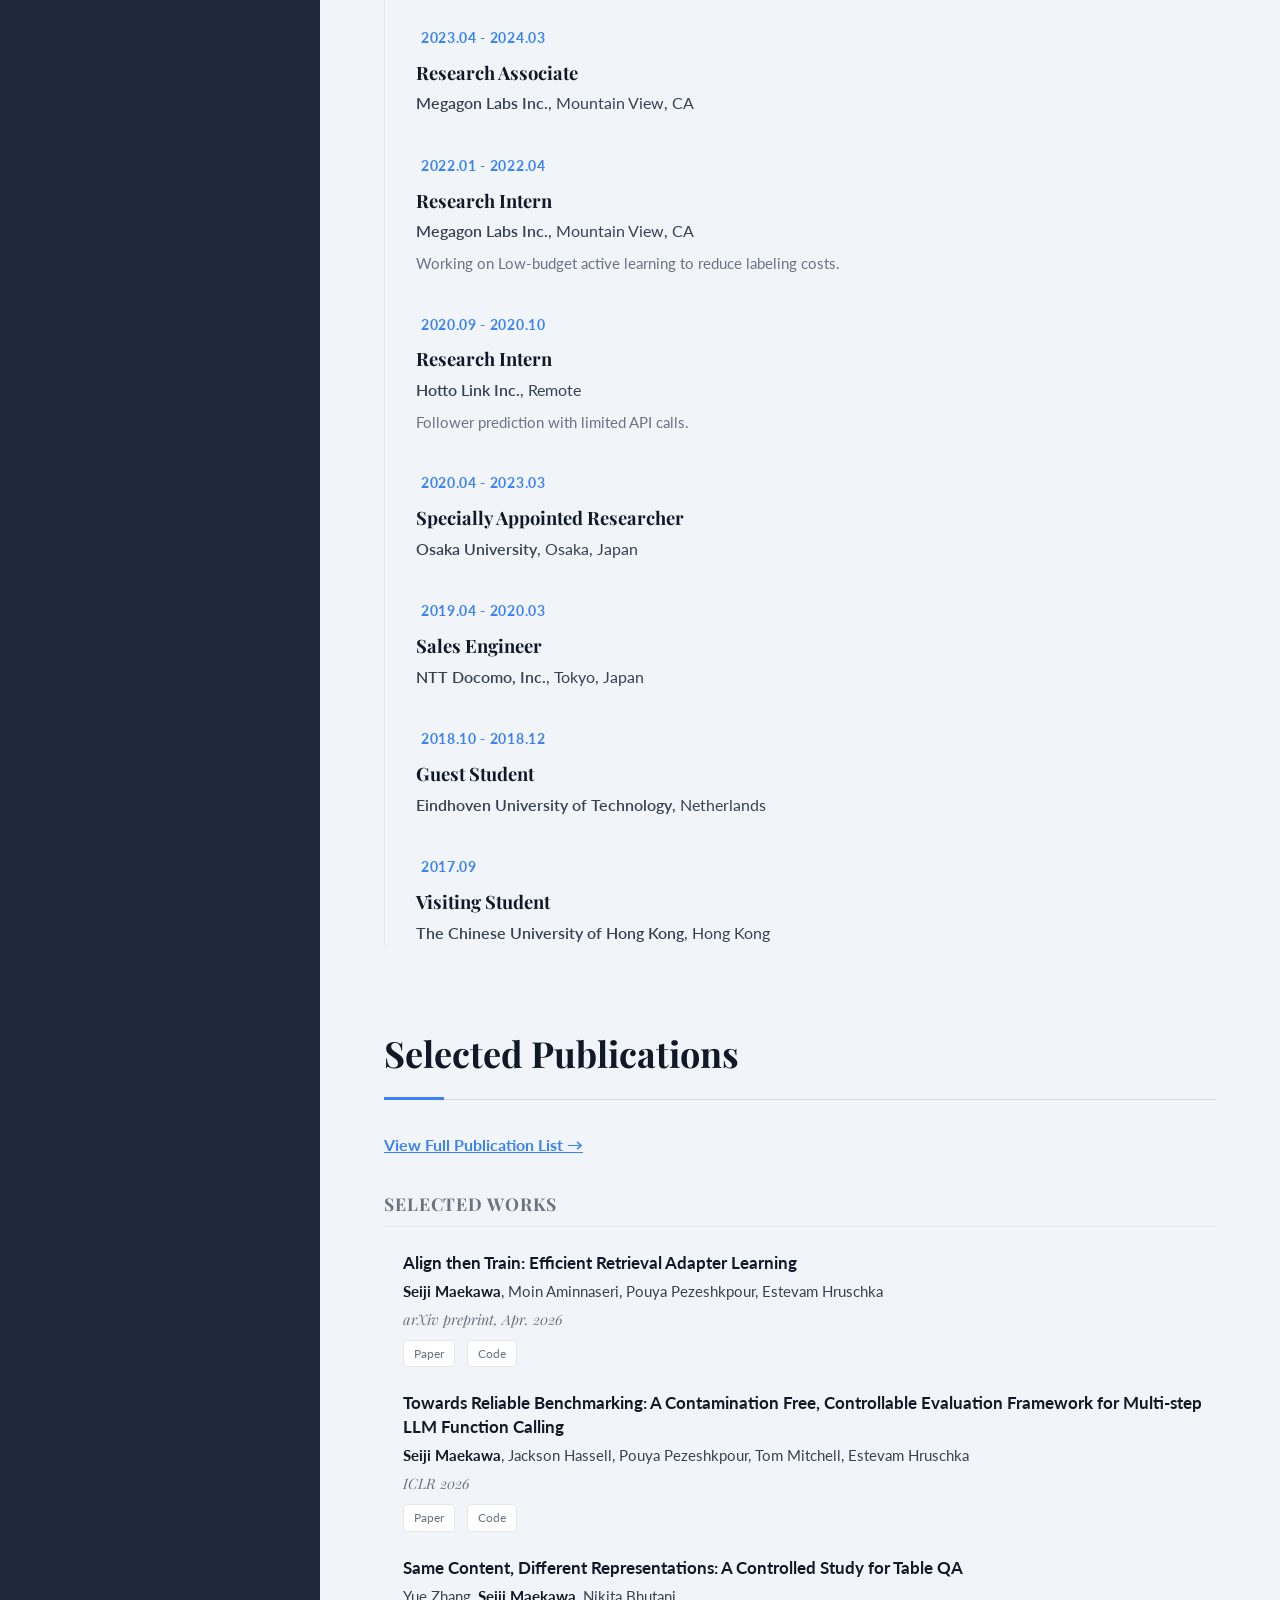
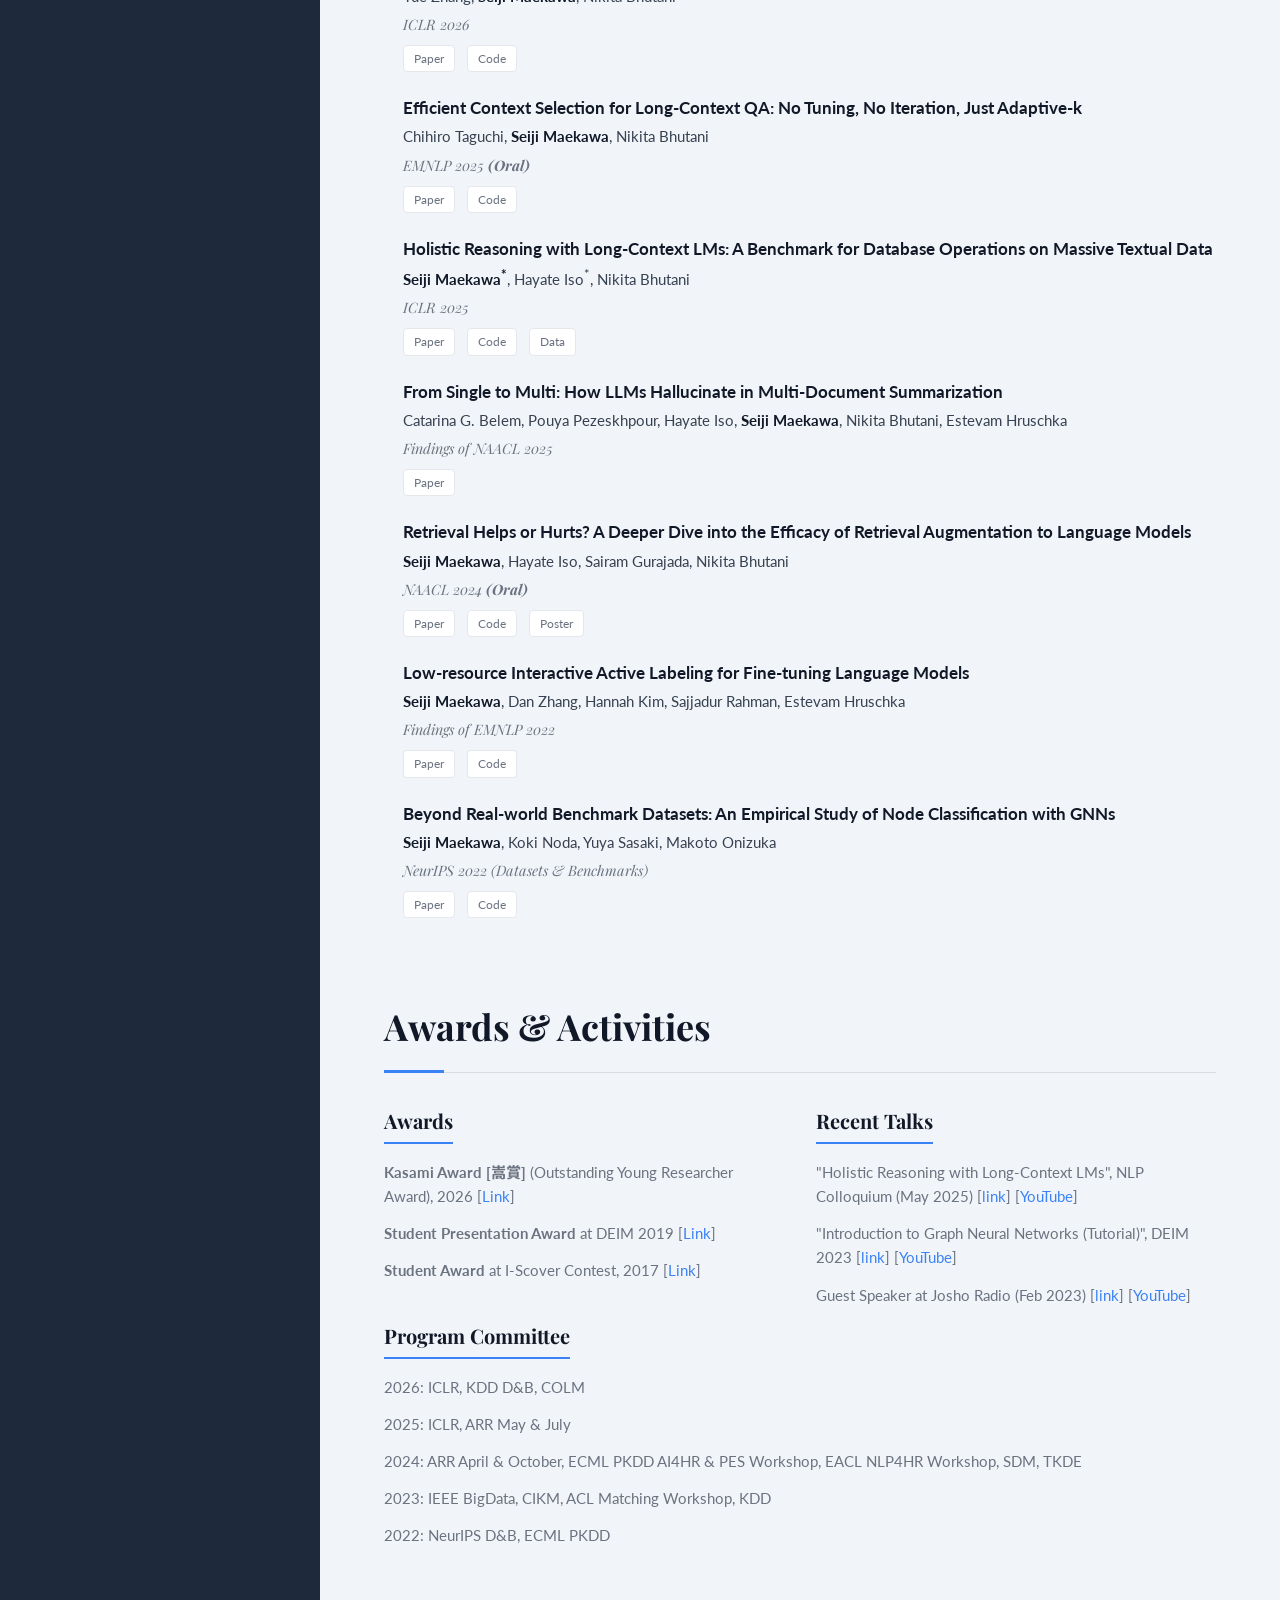
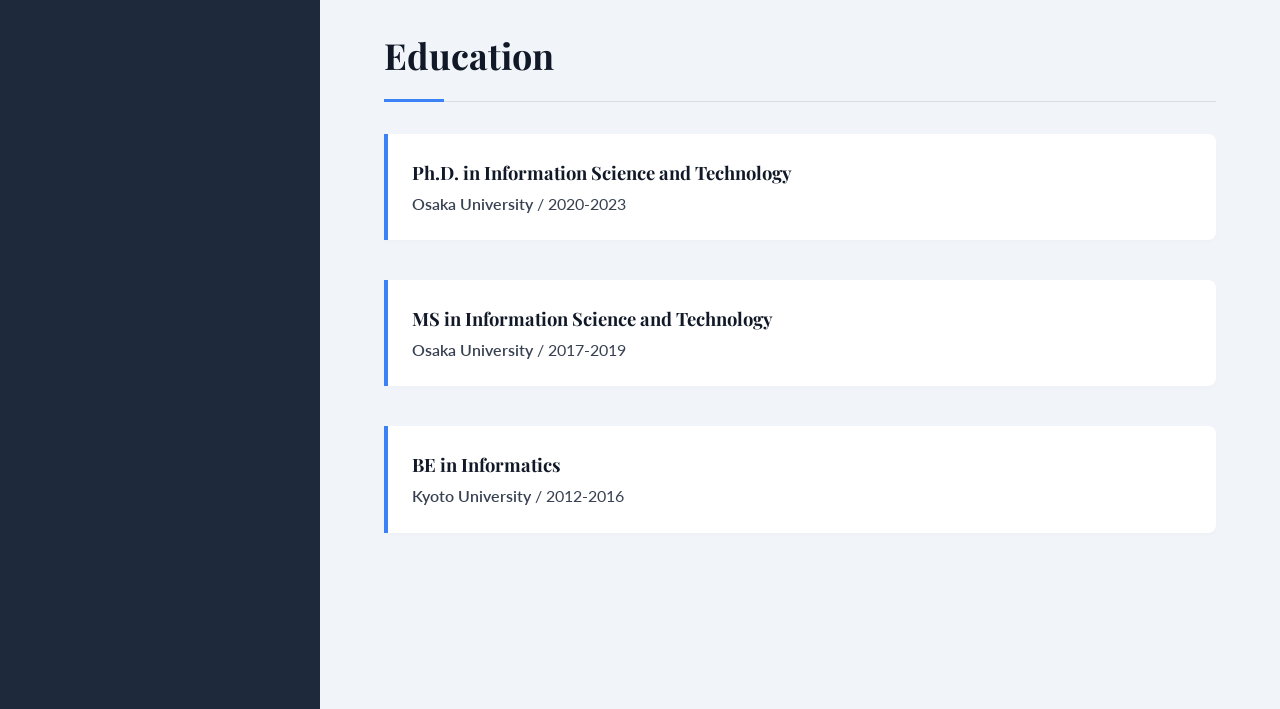
==== commit f219376c: "update job title" ====
--- a/index.html
+++ b/index.html
@@ -3,7 +3,7 @@
 <head>
     <meta charset="utf-8">
     <meta name="viewport" content="width=device-width, initial-scale=1.0">
-    <title>Seiji MAEKAWA - Research Scientist</title>
+    <title>Seiji MAEKAWA - Senior Research Scientist</title>
     <!-- Elegant Serif for Headlines, Clean Sans for body -->
     <link href="https://fonts.googleapis.com/css2?family=Playfair+Display:ital,wght@0,400;0,700;1,400&family=Lato:wght@300;400;700&family=Noto+Sans+JP:wght@300;400;700&display=swap" rel="stylesheet">
     <link rel="stylesheet" href="https://cdnjs.cloudflare.com/ajax/libs/font-awesome/6.4.0/css/all.min.css">
@@ -19,8 +19,8 @@
                 <img class="profile-picture" src="seiji_hp_wide.jpg" alt="Seiji Maekawa"/>
                 <h1 class="about-name">Seiji MAEKAWA <br> <span class="jp-name">(前川 政司)</span></h1>
                 <p class="current-position">
-                    <span class="lang-en">Research Scientist @ <a href="https://megagon.ai/" target="_blank">Megagon Labs</a><br>Mountain View, CA</span>
-                    <span class="lang-jp">Megagon Labs リサーチサイエンティスト<br>（カリフォルニア州 マウンテンビュー）</span>
+                    <span class="lang-en">Senior Research Scientist @ <a href="https://megagon.ai/" target="_blank">Megagon Labs</a><br>Mountain View, CA</span>
+                    <span class="lang-jp">Megagon Labs シニアリサーチサイエンティスト<br>（カリフォルニア州 マウンテンビュー）</span>
                 </p>
                 <div class="social-links">
                     <a href="https://github.com/seijimaekawa" aria-label="GitHub"><i class="fab fa-github"></i></a>
@@ -72,7 +72,7 @@
             <h2 class="section-title"><span class="lang-en">About Me</span><span class="lang-jp">自己紹介</span></h2>
             <div class="lang-en">
                 <p class="intro-text">
-                    I am a Research Scientist at <strong>Megagon Labs</strong> in Mountain View, California. 
+                    I am a Senior Research Scientist at <strong>Megagon Labs</strong> in Mountain View, California. 
                     I hold a Ph.D. in Information Science and Technology from Osaka University.
                     My research passion lies at the intersection of <strong>Natural Language Processing</strong> (NLP), <strong>Graph Neural Networks</strong> (GNNs), and <strong>Machine Learning</strong>.
                 </p>
@@ -82,7 +82,7 @@
             </div>
             <div class="lang-jp">
                 <p class="intro-text">
-                    私はMegagon Labs（米国カリフォルニア州マウンテンビュー）のリサーチサイエンティストです。
+                    私はMegagon Labs（米国カリフォルニア州マウンテンビュー）のシニアリサーチサイエンティストです。
                     2023年に大阪大学にて博士号（情報科学）を取得し、その後から現職。
                     <strong>自然言語処理</strong> (NLP)、<strong>グラフニューラルネットワーク</strong> (GNN)、<strong>機械学習</strong>を中心に研究の情熱を注いでいます。
                 </p>
@@ -137,7 +137,15 @@
             <h2 class="section-title"><span class="lang-en">Experiences</span><span class="lang-jp">経歴</span></h2>
             <div class="timeline">
                 <div class="timeline-item">
-                    <span class="date">2024.04 - Present</span>
+                    <span class="date">2026.06 - Present</span>
+                    <div class="content">
+                        <h3><span class="lang-en">Senior Research Scientist</span><span class="lang-jp">シニアリサーチサイエンティスト</span></h3>
+                        <p><span class="lang-en"><strong>Megagon Labs Inc.</strong>, Mountain View, CA</span>
+                           <span class="lang-jp"><strong>Megagon Labs Inc.</strong>, カリフォルニア州 マウンテンビュー</span></p>
+                    </div>
+                </div>
+                <div class="timeline-item">
+                    <span class="date">2024.04 - 2026.05</span>
                     <div class="content">
                         <h3><span class="lang-en">Research Scientist</span><span class="lang-jp">リサーチサイエンティスト</span></h3>
                         <p><span class="lang-en"><strong>Megagon Labs Inc.</strong>, Mountain View, CA</span>
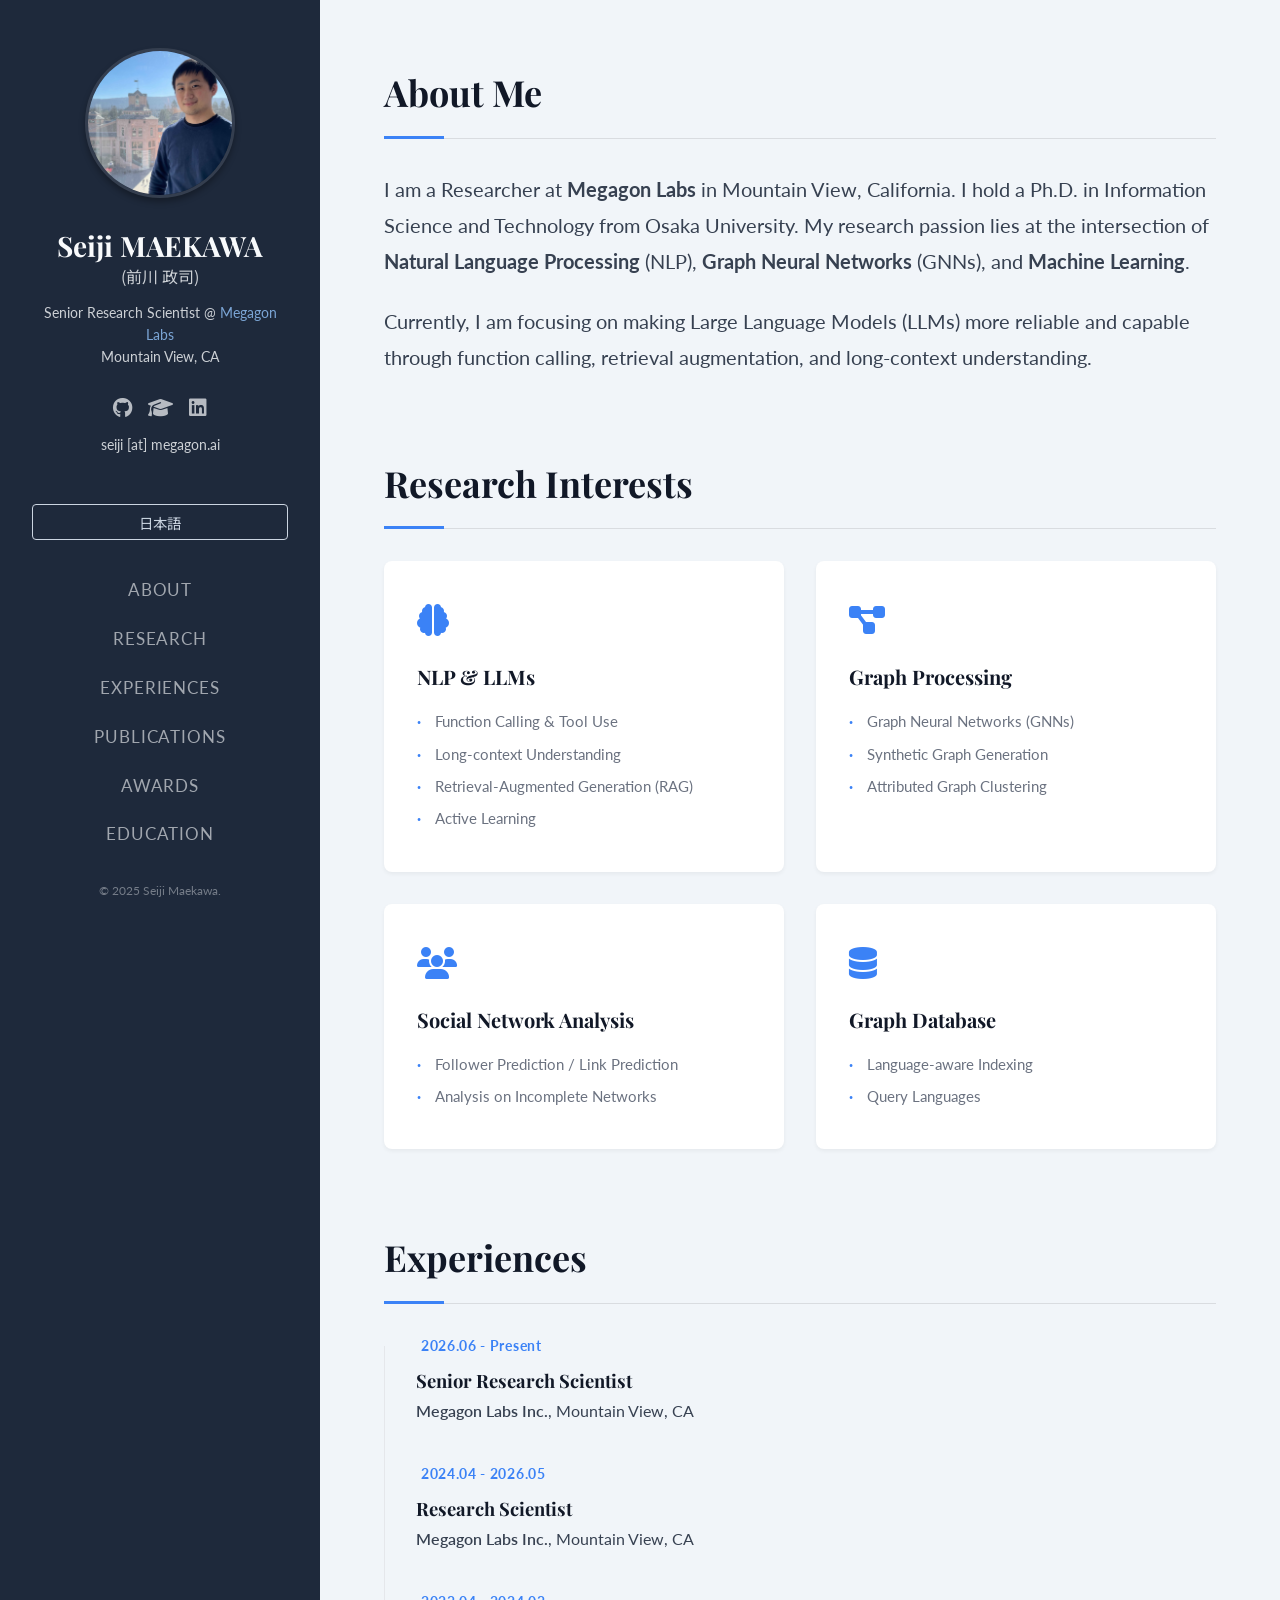
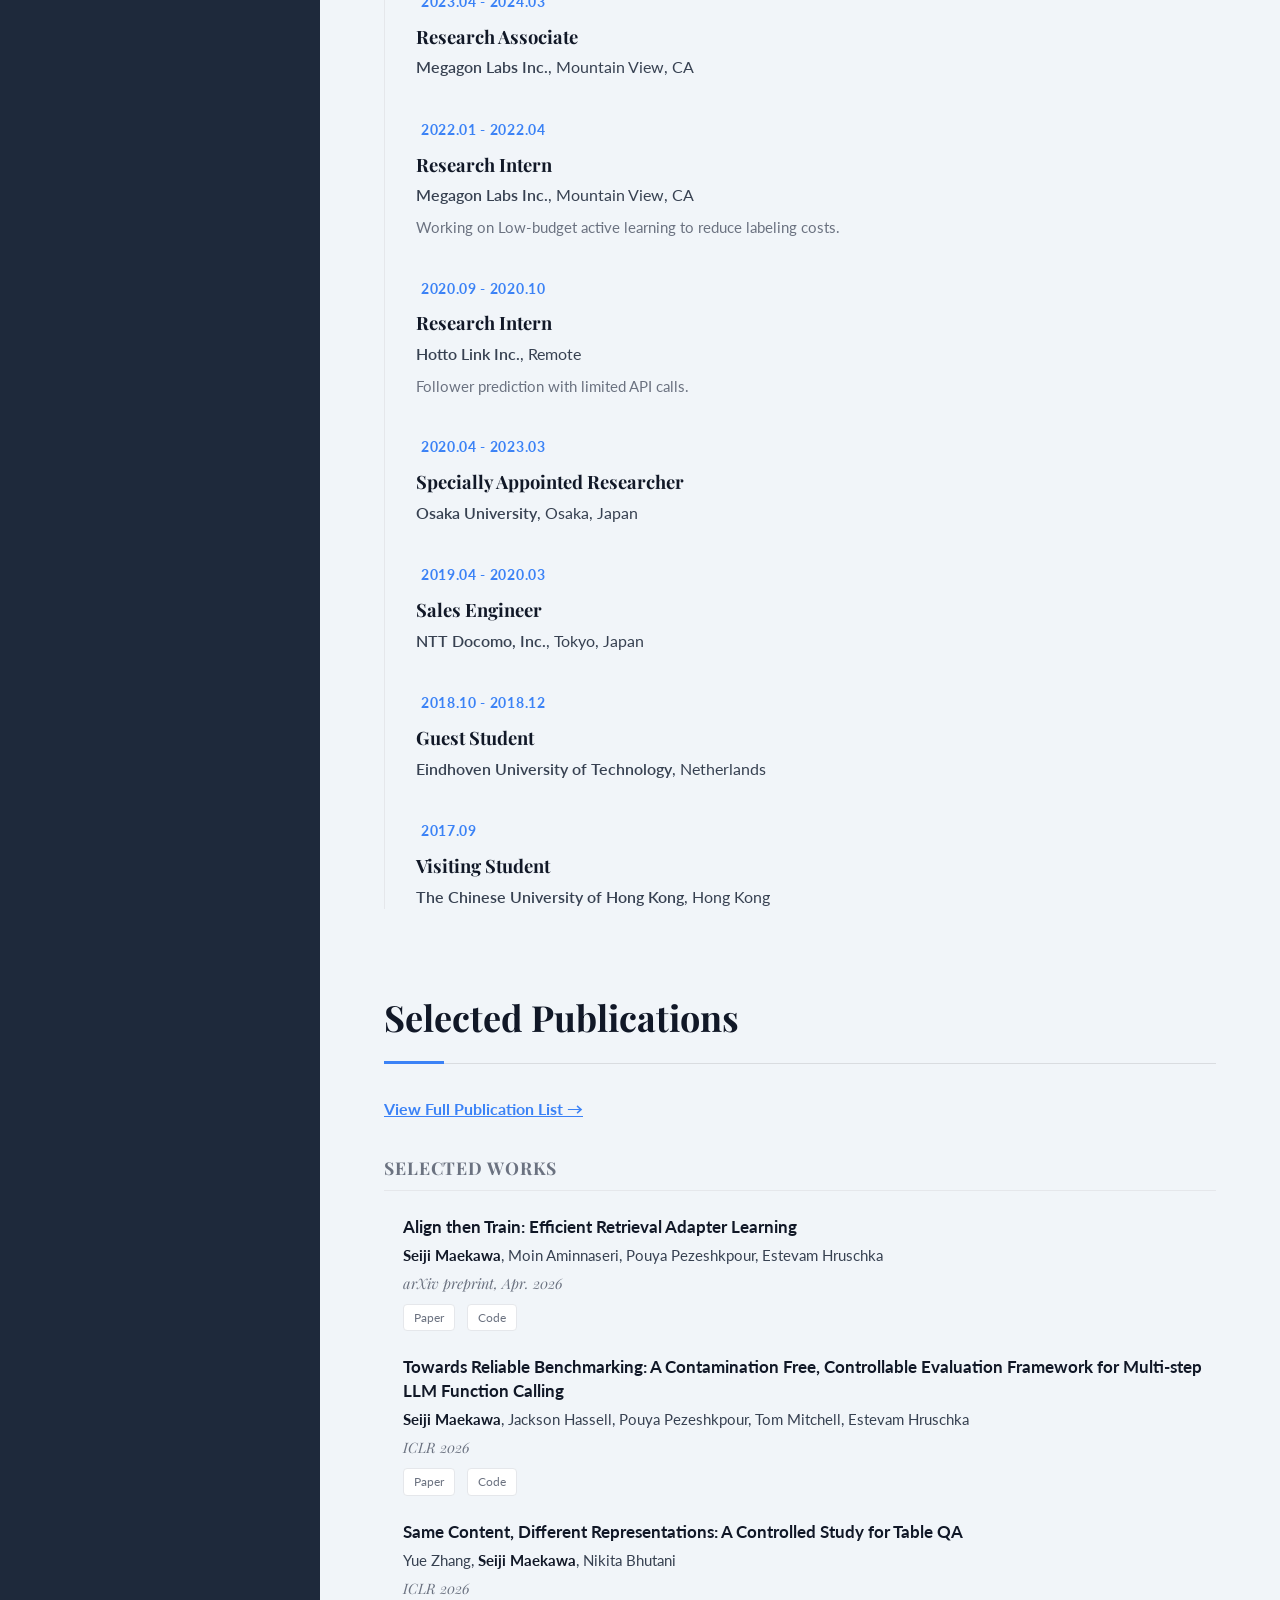
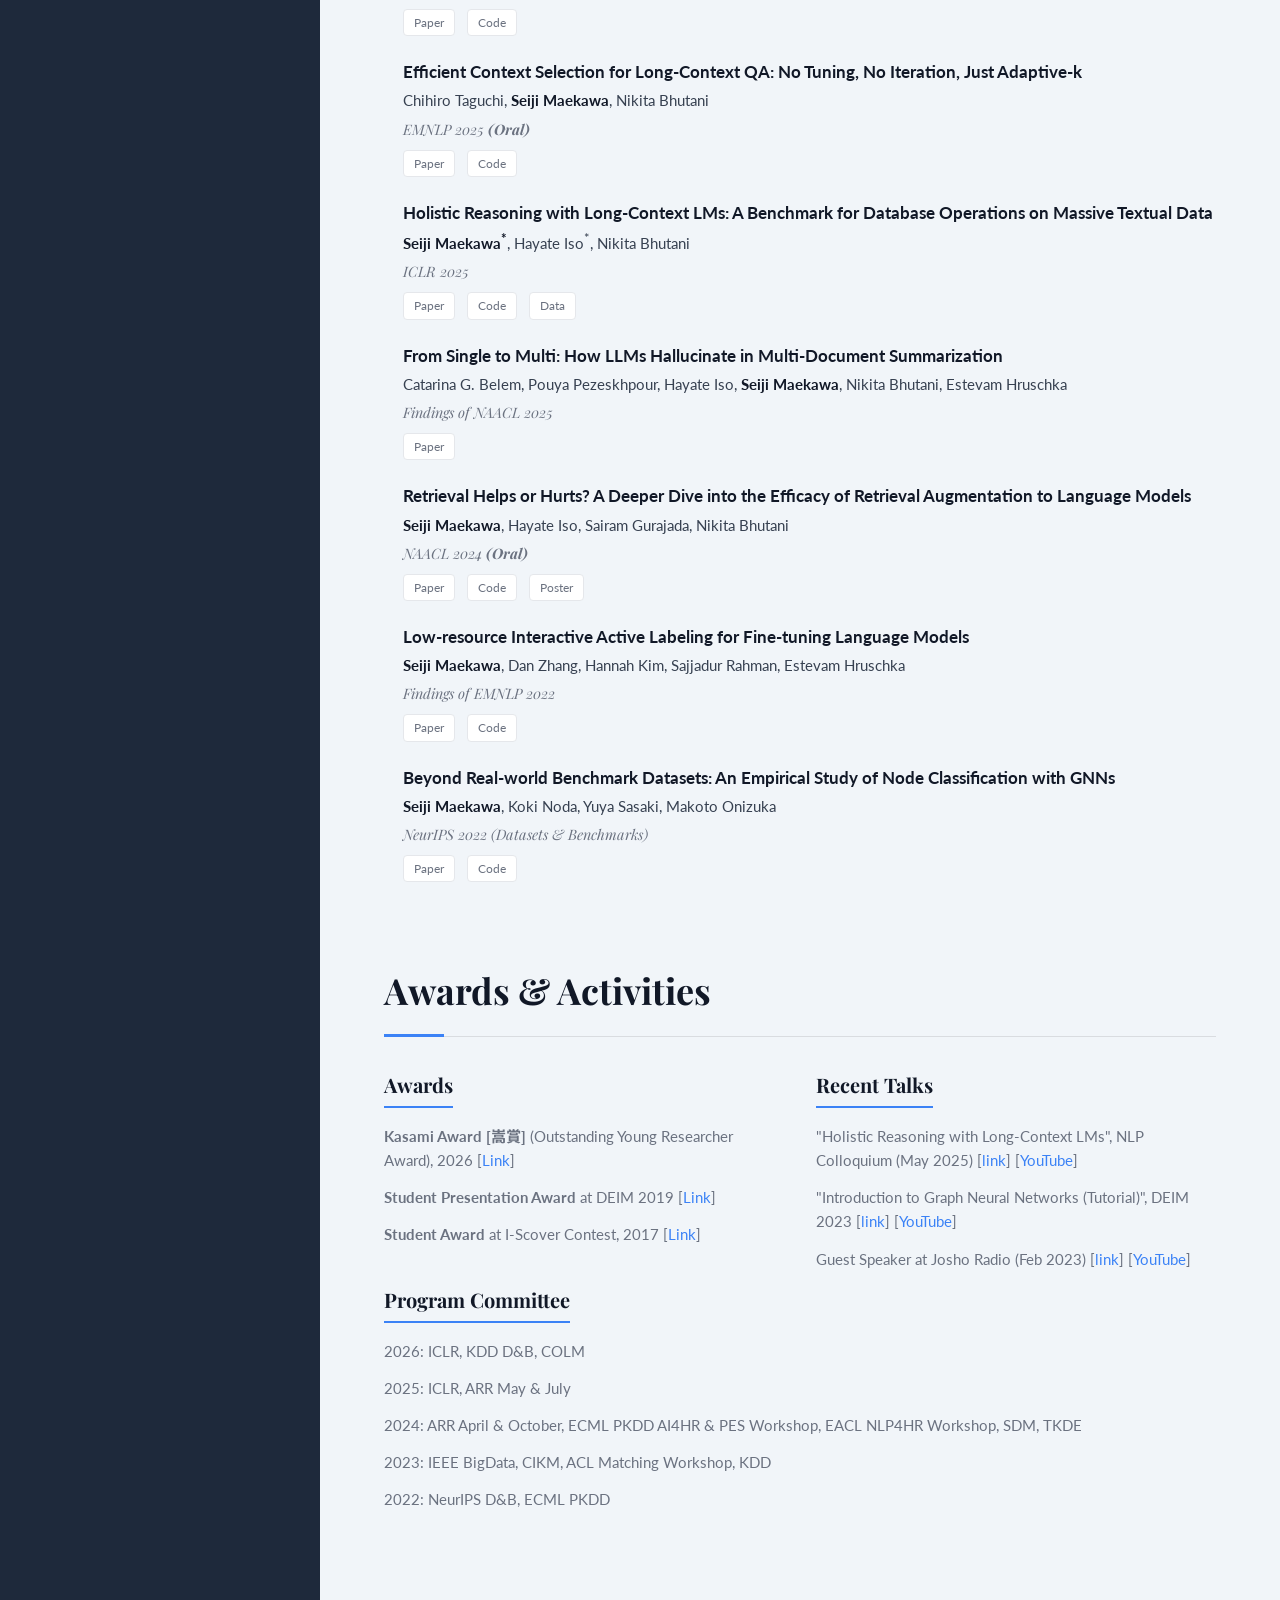
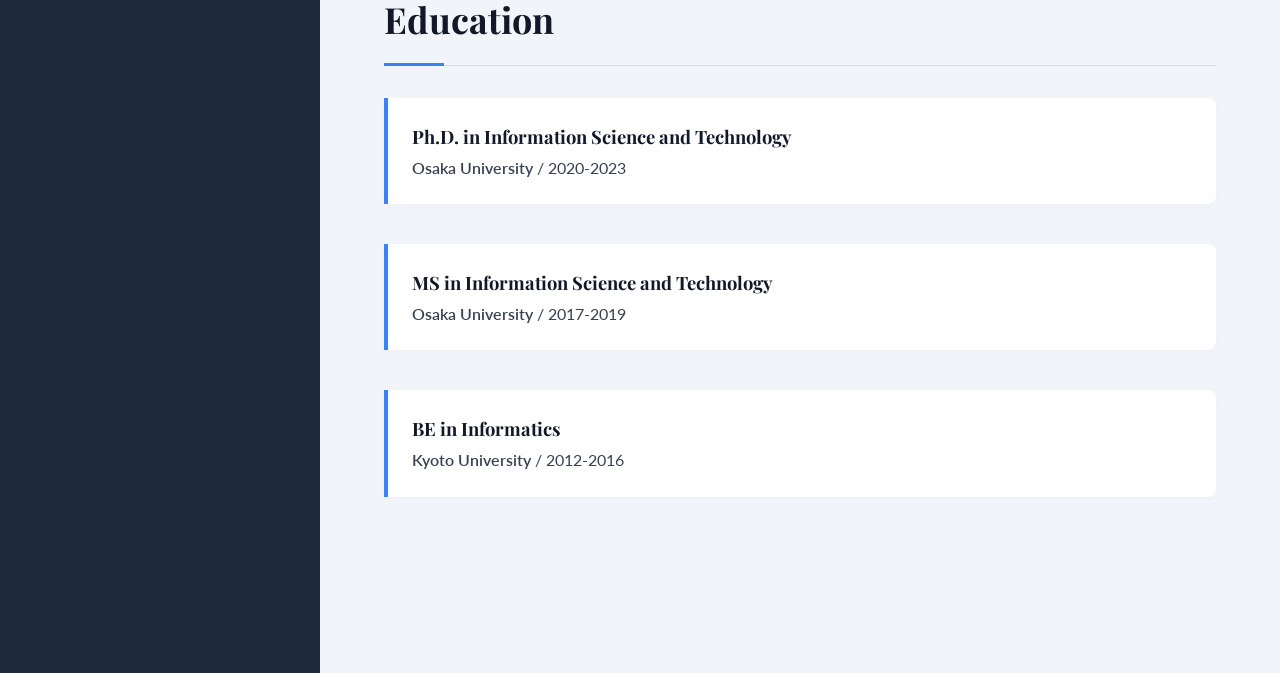
==== commit 455a80d0: "update job title" ====
--- a/index.html
+++ b/index.html
@@ -72,7 +72,7 @@
             <h2 class="section-title"><span class="lang-en">About Me</span><span class="lang-jp">自己紹介</span></h2>
             <div class="lang-en">
                 <p class="intro-text">
-                    I am a Senior Research Scientist at <strong>Megagon Labs</strong> in Mountain View, California. 
+                    I am a Researcher at <strong>Megagon Labs</strong> in Mountain View, California. 
                     I hold a Ph.D. in Information Science and Technology from Osaka University.
                     My research passion lies at the intersection of <strong>Natural Language Processing</strong> (NLP), <strong>Graph Neural Networks</strong> (GNNs), and <strong>Machine Learning</strong>.
                 </p>
@@ -82,7 +82,7 @@
             </div>
             <div class="lang-jp">
                 <p class="intro-text">
-                    私はMegagon Labs（米国カリフォルニア州マウンテンビュー）のシニアリサーチサイエンティストです。
+                    私はMegagon Labs（米国カリフォルニア州マウンテンビュー）のリサーチサイエンティストです。    
                     2023年に大阪大学にて博士号（情報科学）を取得し、その後から現職。
                     <strong>自然言語処理</strong> (NLP)、<strong>グラフニューラルネットワーク</strong> (GNN)、<strong>機械学習</strong>を中心に研究の情熱を注いでいます。
                 </p>
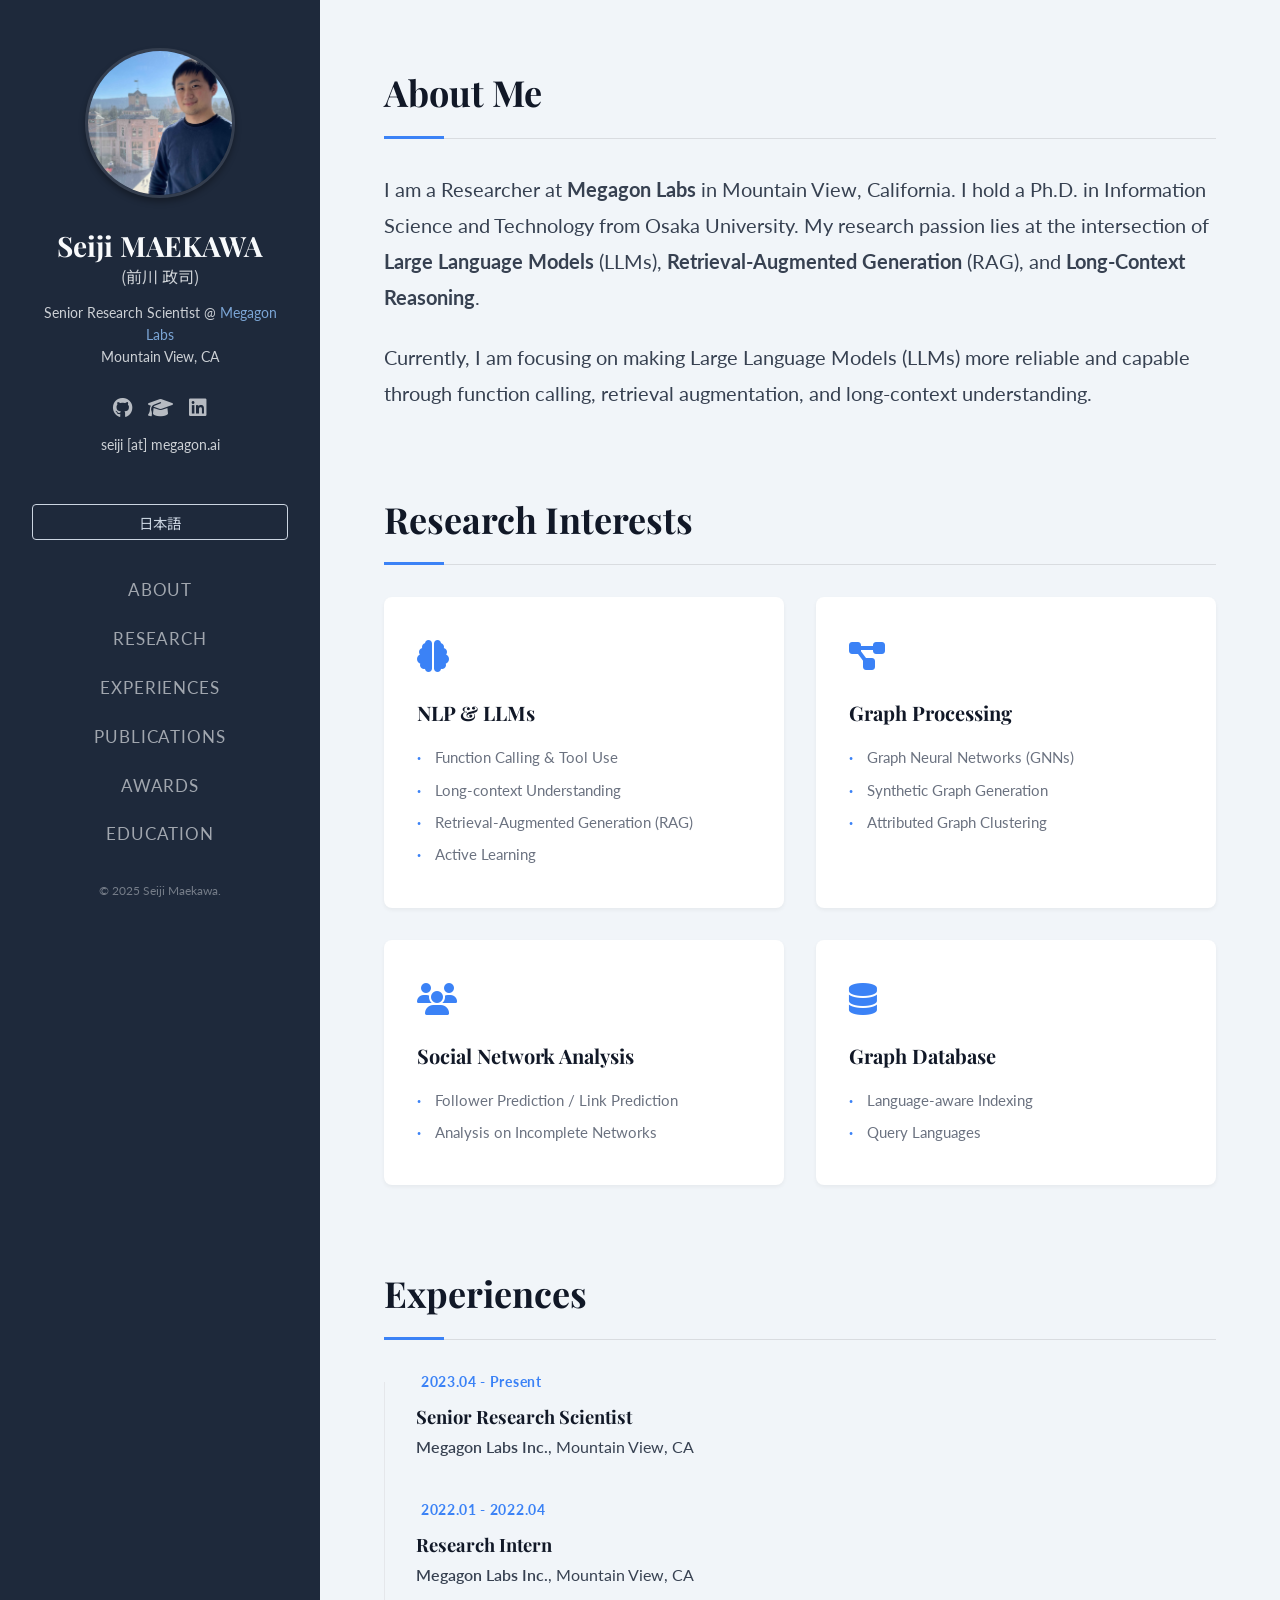
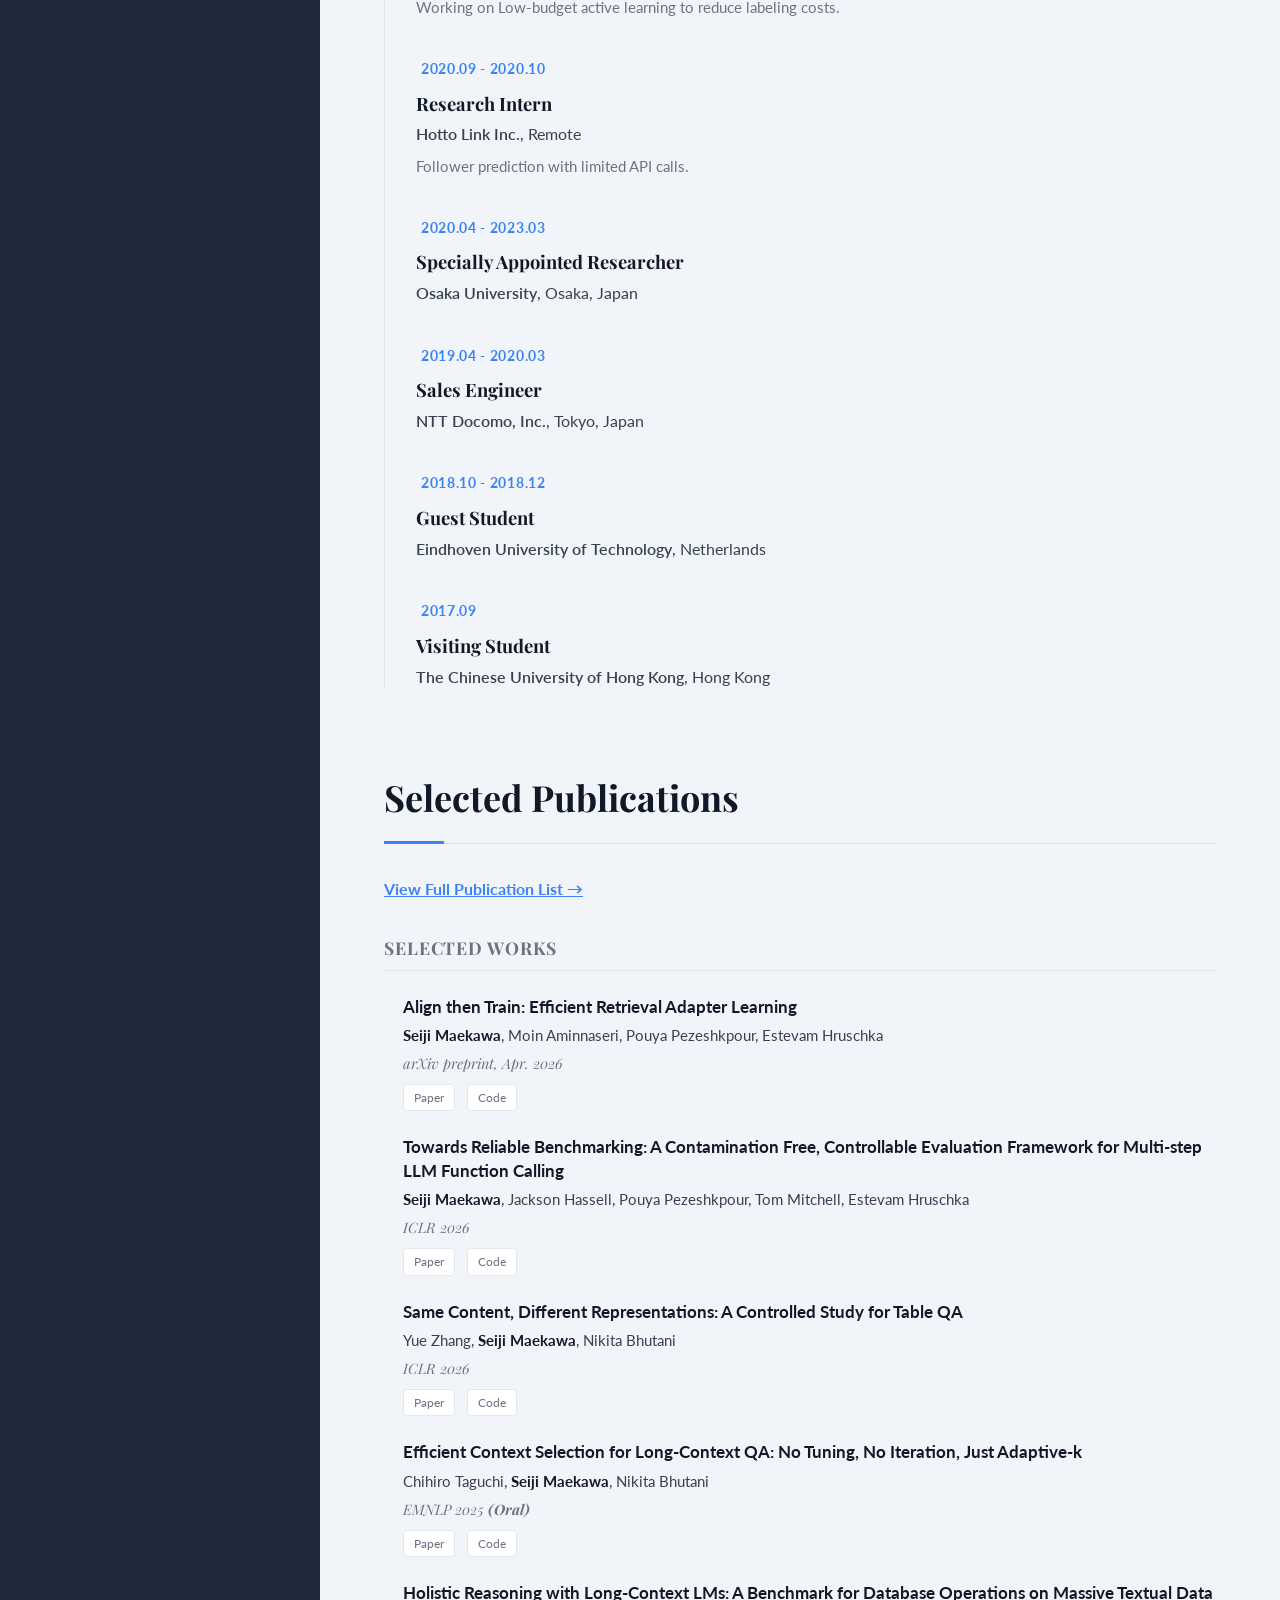
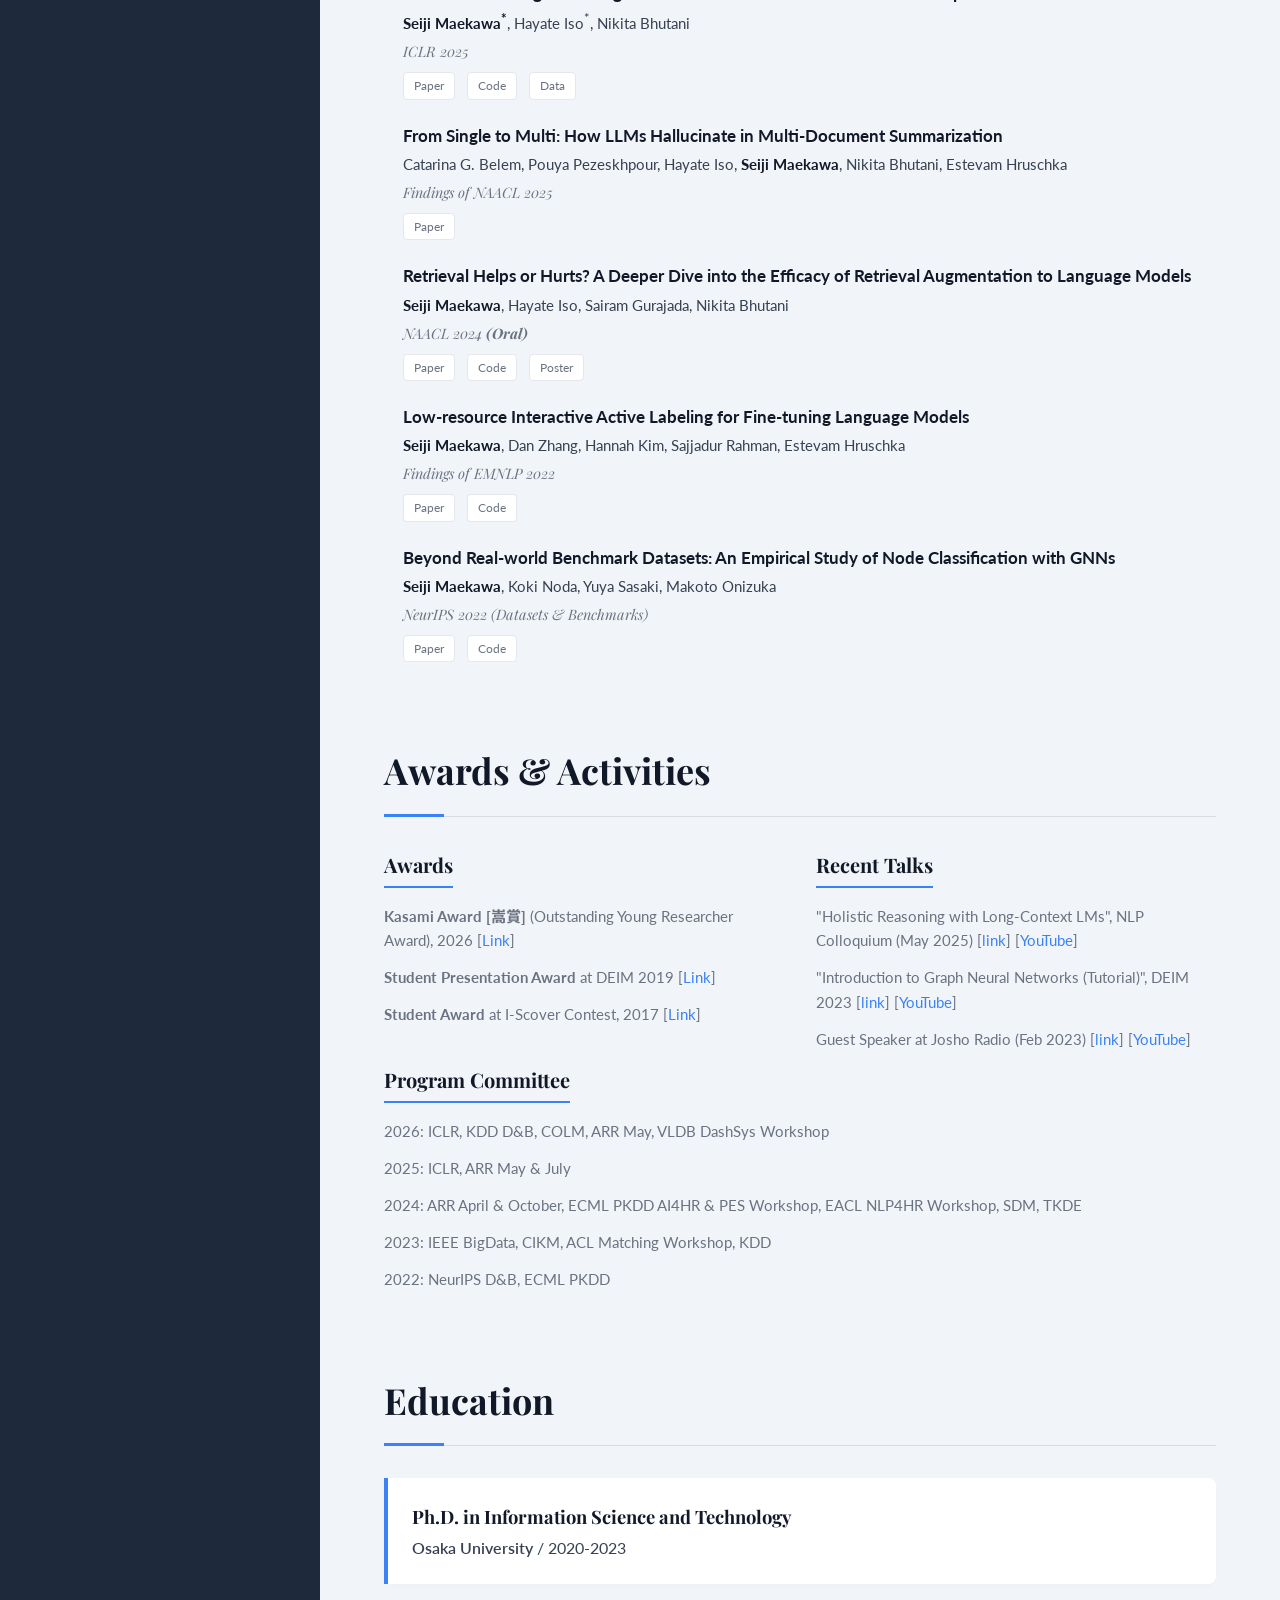
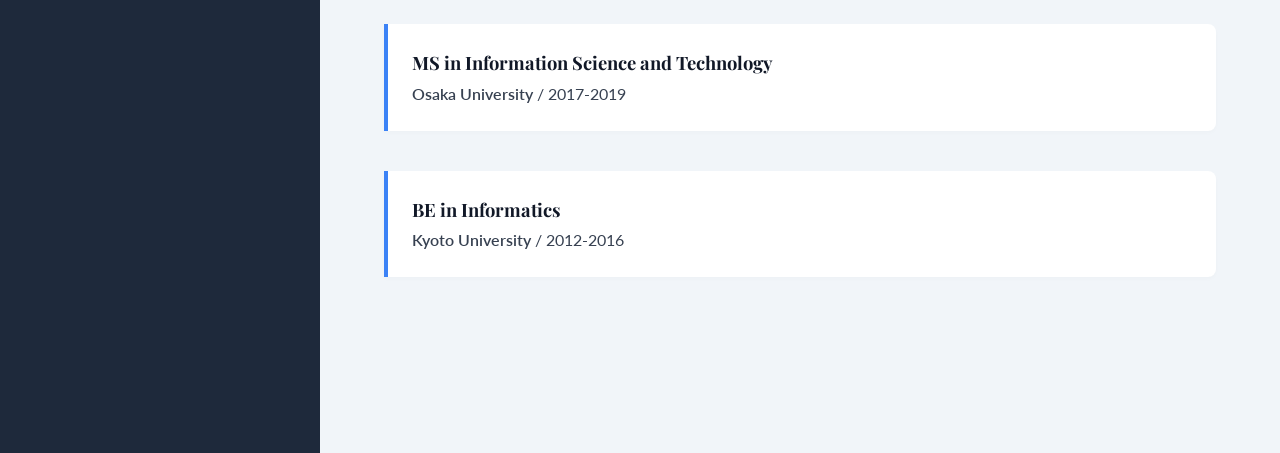
==== commit 70349e28: "update profile" ====
--- a/index.html
+++ b/index.html
@@ -74,7 +74,7 @@
                 <p class="intro-text">
                     I am a Researcher at <strong>Megagon Labs</strong> in Mountain View, California. 
                     I hold a Ph.D. in Information Science and Technology from Osaka University.
-                    My research passion lies at the intersection of <strong>Natural Language Processing</strong> (NLP), <strong>Graph Neural Networks</strong> (GNNs), and <strong>Machine Learning</strong>.
+                    My research passion lies at the intersection of <strong>Large Language Models</strong> (LLMs), <strong>Retrieval-Augmented Generation</strong> (RAG), and <strong>Long-Context Reasoning</strong>.
                 </p>
                 <p class="intro-text">
                     Currently, I am focusing on making Large Language Models (LLMs) more reliable and capable through function calling, retrieval augmentation, and long-context understanding.
@@ -84,7 +84,7 @@
                 <p class="intro-text">
                     私はMegagon Labs（米国カリフォルニア州マウンテンビュー）のリサーチサイエンティストです。    
                     2023年に大阪大学にて博士号（情報科学）を取得し、その後から現職。
-                    <strong>自然言語処理</strong> (NLP)、<strong>グラフニューラルネットワーク</strong> (GNN)、<strong>機械学習</strong>を中心に研究の情熱を注いでいます。
+                    <strong>大規模言語モデル</strong> (LLM)、<strong>検索拡張生成</strong> (RAG)、<strong>長文脈推論</strong>の交差点に研究の情熱を注いでいます。
                 </p>
                 <p class="intro-text">
                     現在は、関数呼出、検索拡張 (RAG)、長文脈理解を通じて、大規模言語モデル (LLM) をより信頼性が高く、有能なものにすることに注力しています。
@@ -137,25 +137,9 @@
             <h2 class="section-title"><span class="lang-en">Experiences</span><span class="lang-jp">経歴</span></h2>
             <div class="timeline">
                 <div class="timeline-item">
-                    <span class="date">2026.06 - Present</span>
+                    <span class="date">2023.04 - Present</span>
                     <div class="content">
                         <h3><span class="lang-en">Senior Research Scientist</span><span class="lang-jp">シニアリサーチサイエンティスト</span></h3>
-                        <p><span class="lang-en"><strong>Megagon Labs Inc.</strong>, Mountain View, CA</span>
-                           <span class="lang-jp"><strong>Megagon Labs Inc.</strong>, カリフォルニア州 マウンテンビュー</span></p>
-                    </div>
-                </div>
-                <div class="timeline-item">
-                    <span class="date">2024.04 - 2026.05</span>
-                    <div class="content">
-                        <h3><span class="lang-en">Research Scientist</span><span class="lang-jp">リサーチサイエンティスト</span></h3>
-                        <p><span class="lang-en"><strong>Megagon Labs Inc.</strong>, Mountain View, CA</span>
-                           <span class="lang-jp"><strong>Megagon Labs Inc.</strong>, カリフォルニア州 マウンテンビュー</span></p>
-                    </div>
-                </div>
-                <div class="timeline-item">
-                    <span class="date">2023.04 - 2024.03</span>
-                    <div class="content">
-                        <h3><span class="lang-en">Research Associate</span><span class="lang-jp">リサーチアソシエイト</span></h3>
                         <p><span class="lang-en"><strong>Megagon Labs Inc.</strong>, Mountain View, CA</span>
                            <span class="lang-jp"><strong>Megagon Labs Inc.</strong>, カリフォルニア州 マウンテンビュー</span></p>
                     </div>
@@ -362,7 +346,7 @@
                 <div class="interest-card simple-card" style="width: 100%;">
                     <h3><span class="lang-en">Program Committee</span><span class="lang-jp">査読経験</span></h3>
                     <ul class="styled-list">
-                        <li>2026: ICLR, KDD D&B, COLM </li>
+                        <li>2026: ICLR, KDD D&B, COLM, ARR May, VLDB DashSys Workshop </li>
                         <li>2025: ICLR, ARR May & July</li>
                         <li>2024: ARR April & October, ECML PKDD AI4HR & PES Workshop, EACL NLP4HR Workshop, SDM, TKDE</li>
                         <li>2023: IEEE BigData, CIKM, ACL Matching Workshop, KDD</li>
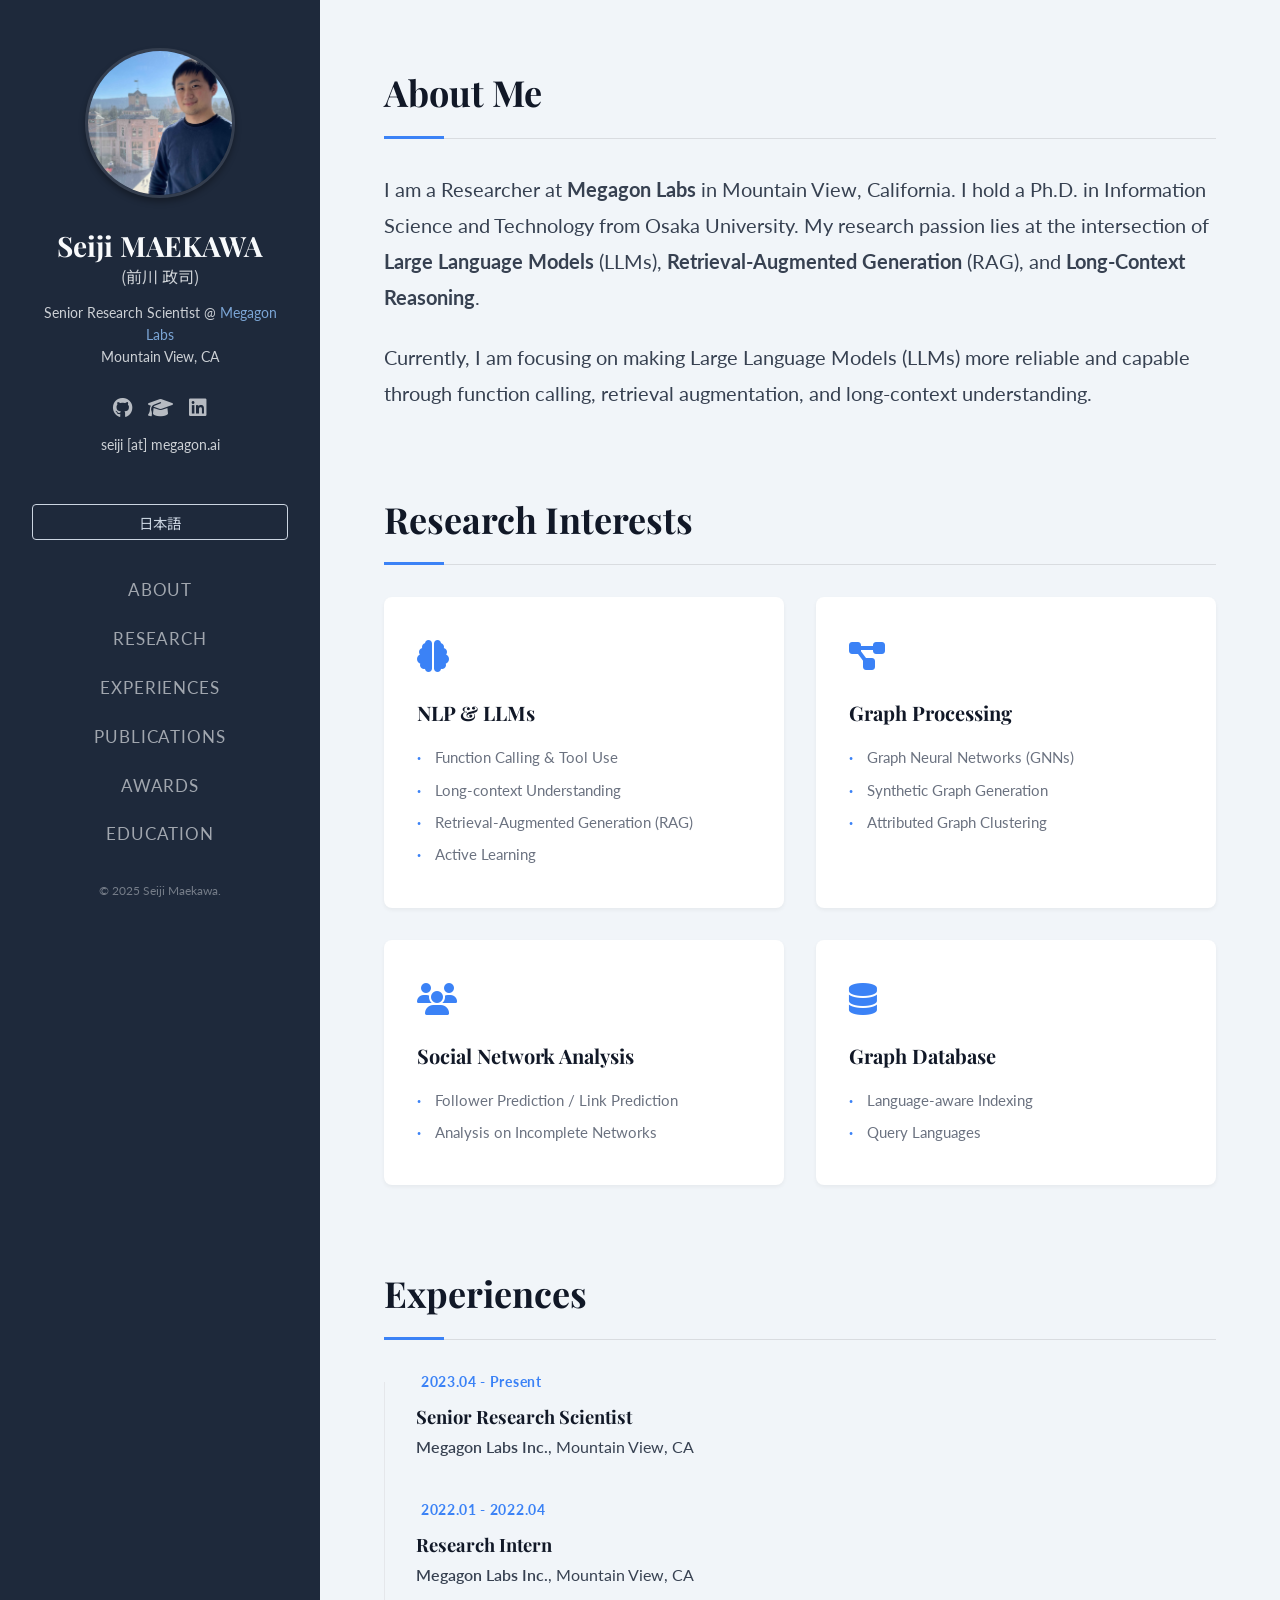
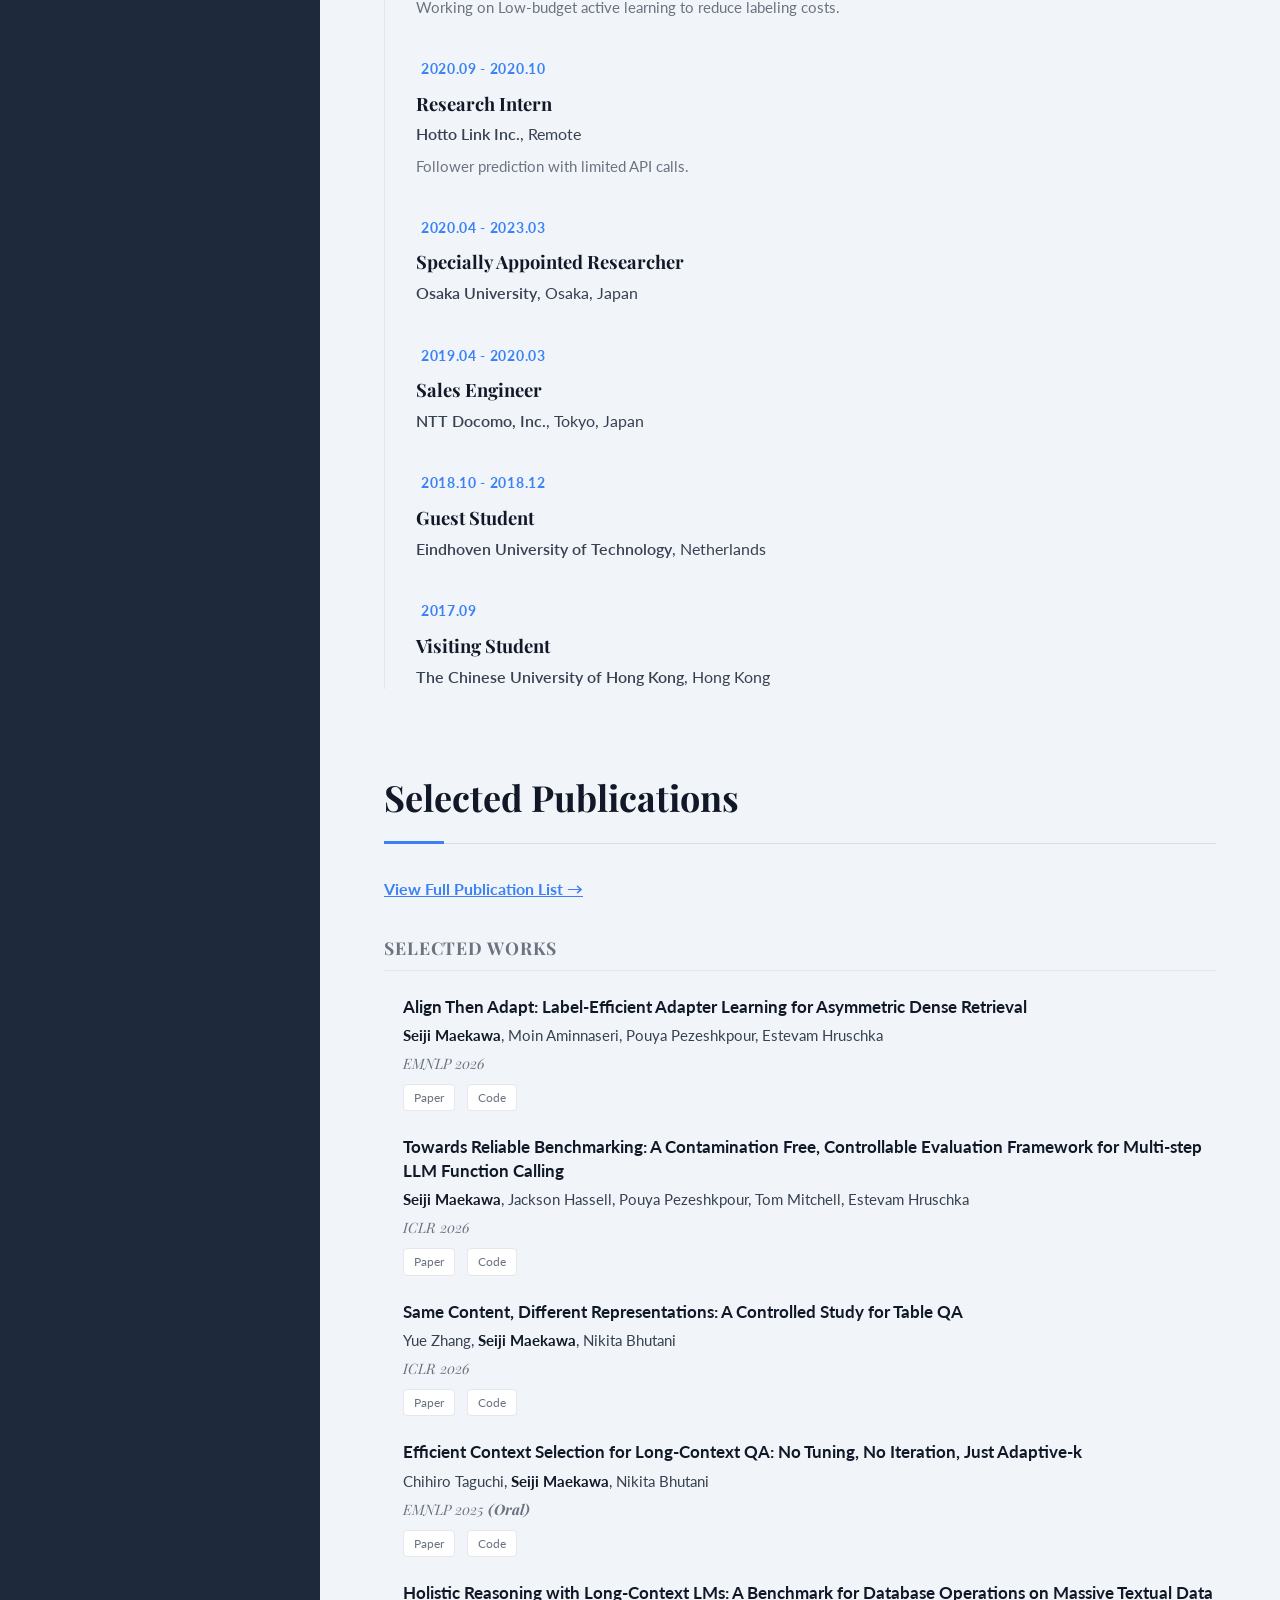
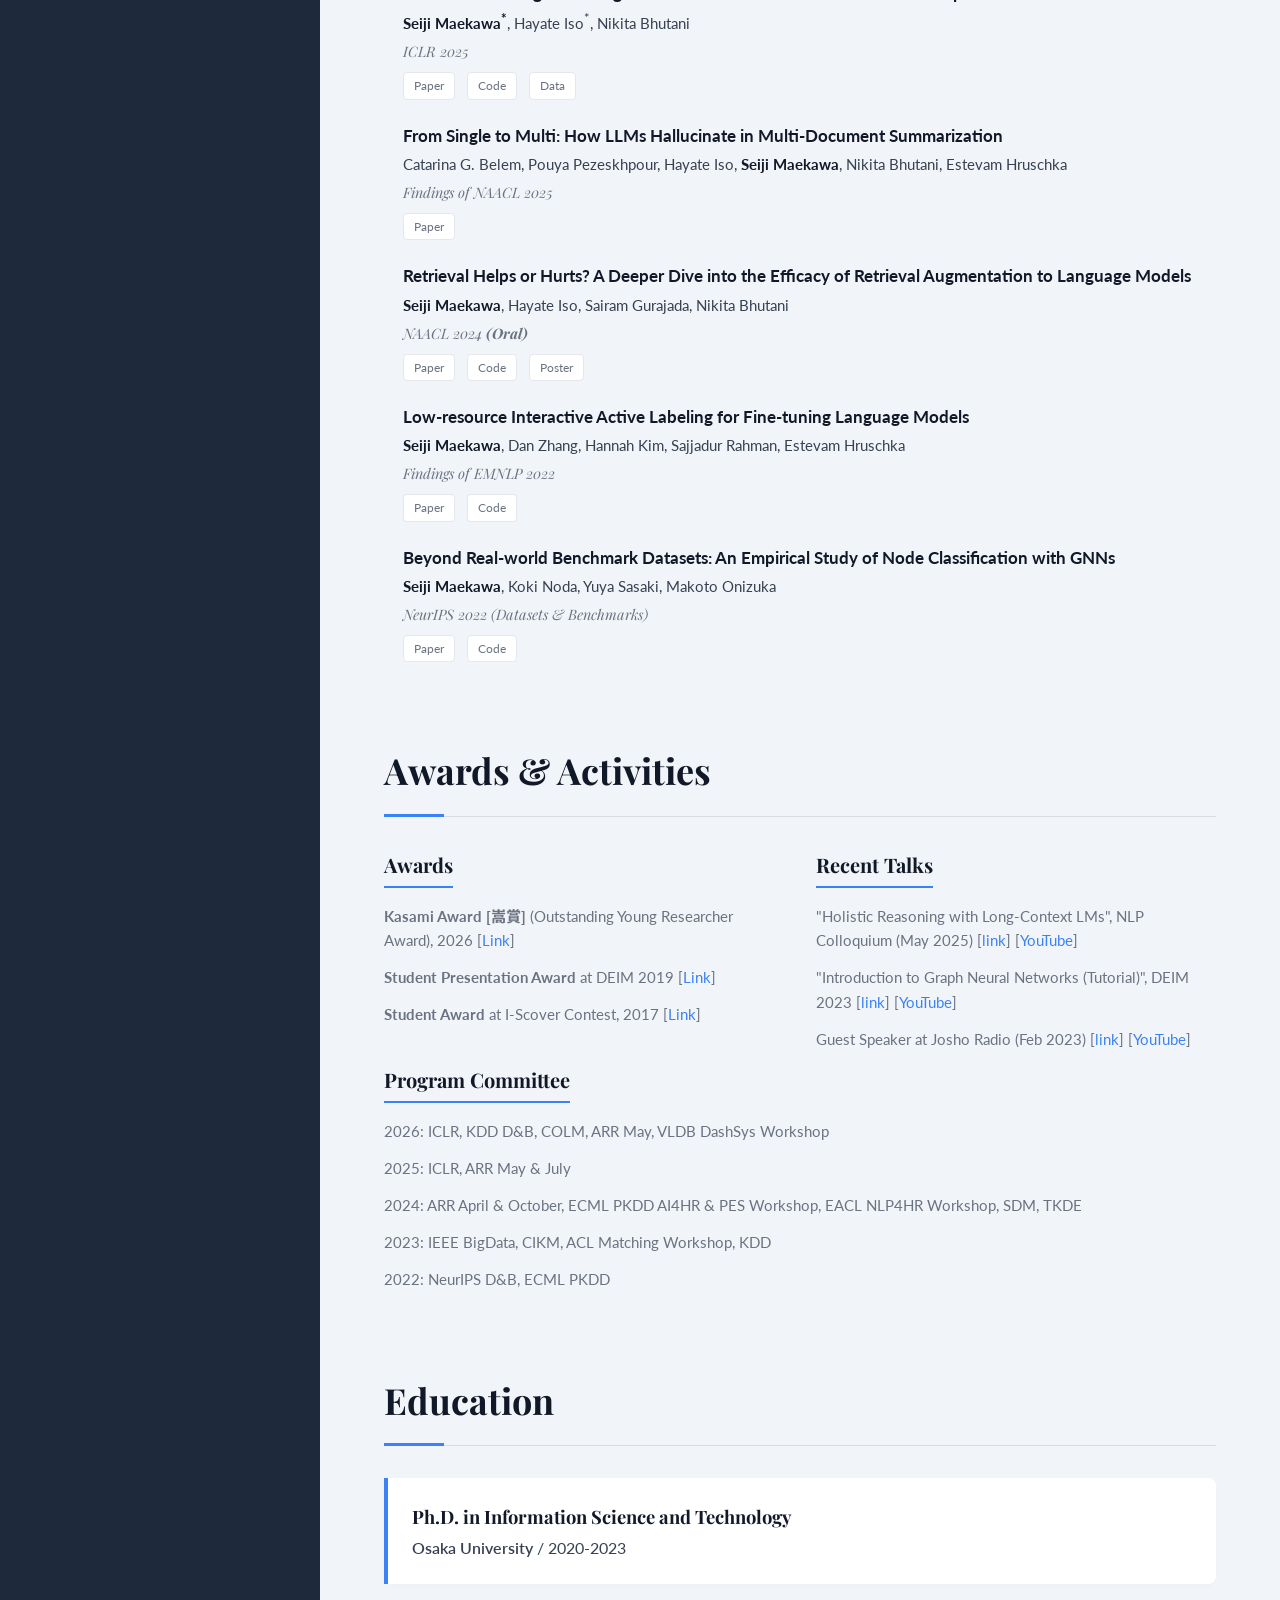
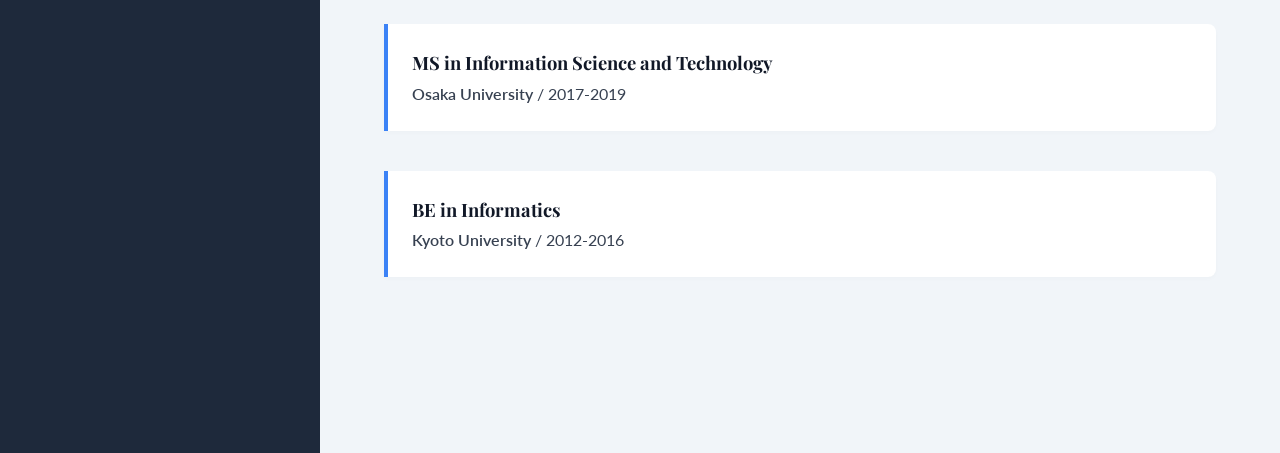
==== commit e0b11a91: "paper update" ====
--- a/index.html
+++ b/index.html
@@ -216,9 +216,9 @@
                 <h3><span class="lang-en">Selected Works</span><span class="lang-jp">主な研究成果</span></h3>
                 <div class="publication-list">
                     <div class="publication-item">
-                        <div class="pub-title">Align then Train: Efficient Retrieval Adapter Learning</div>
+                        <div class="pub-title">Align Then Adapt: Label-Efficient Adapter Learning for Asymmetric Dense Retrieval</div>
                         <div class="pub-authors"><u>Seiji Maekawa</u>, Moin Aminnaseri, Pouya Pezeshkpour, Estevam Hruschka</div>
-                        <div class="pub-venue">arXiv preprint, Apr. 2026</div>
+                        <div class="pub-venue">EMNLP 2026</div>
                         <div class="pub-links">
                             <a href="https://arxiv.org/abs/2604.03403" class="btn-sm">Paper</a>
                             <a href="https://github.com/megagonlabs/ERA" class="btn-sm">Code</a>
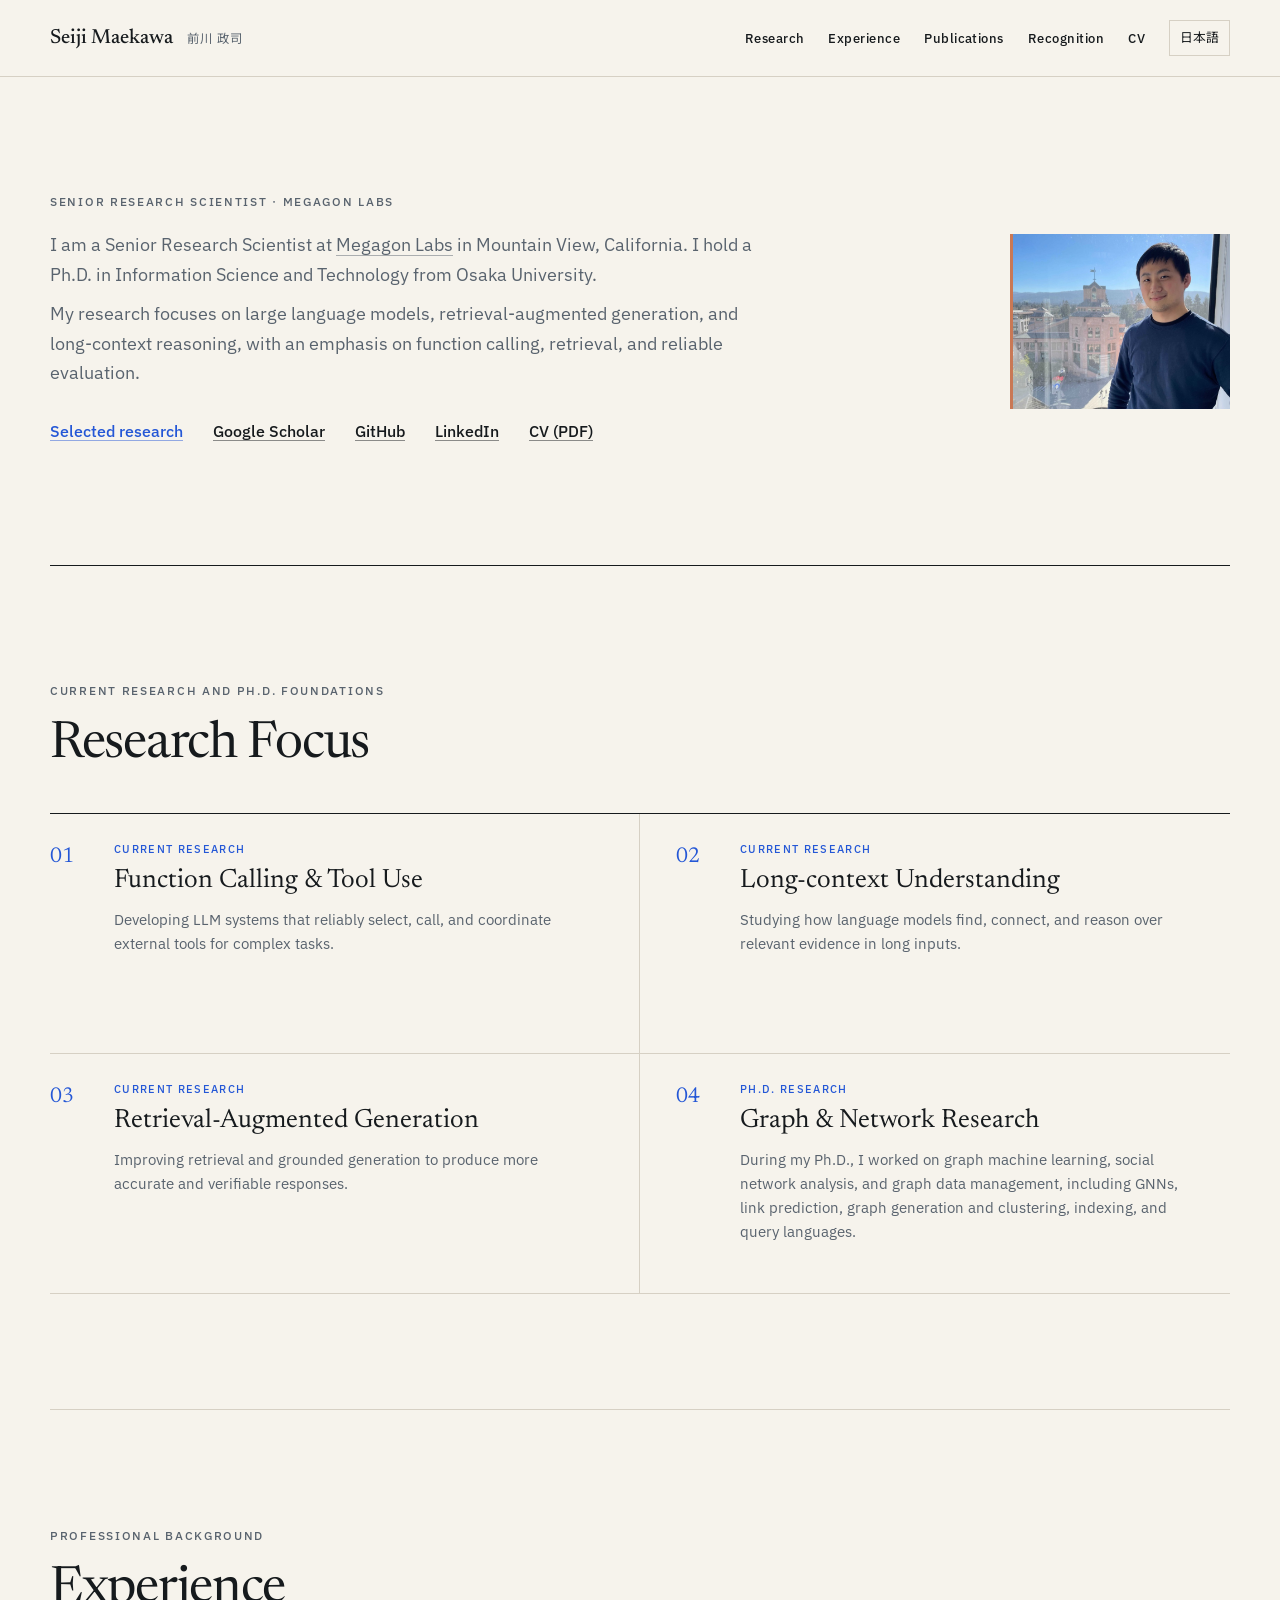
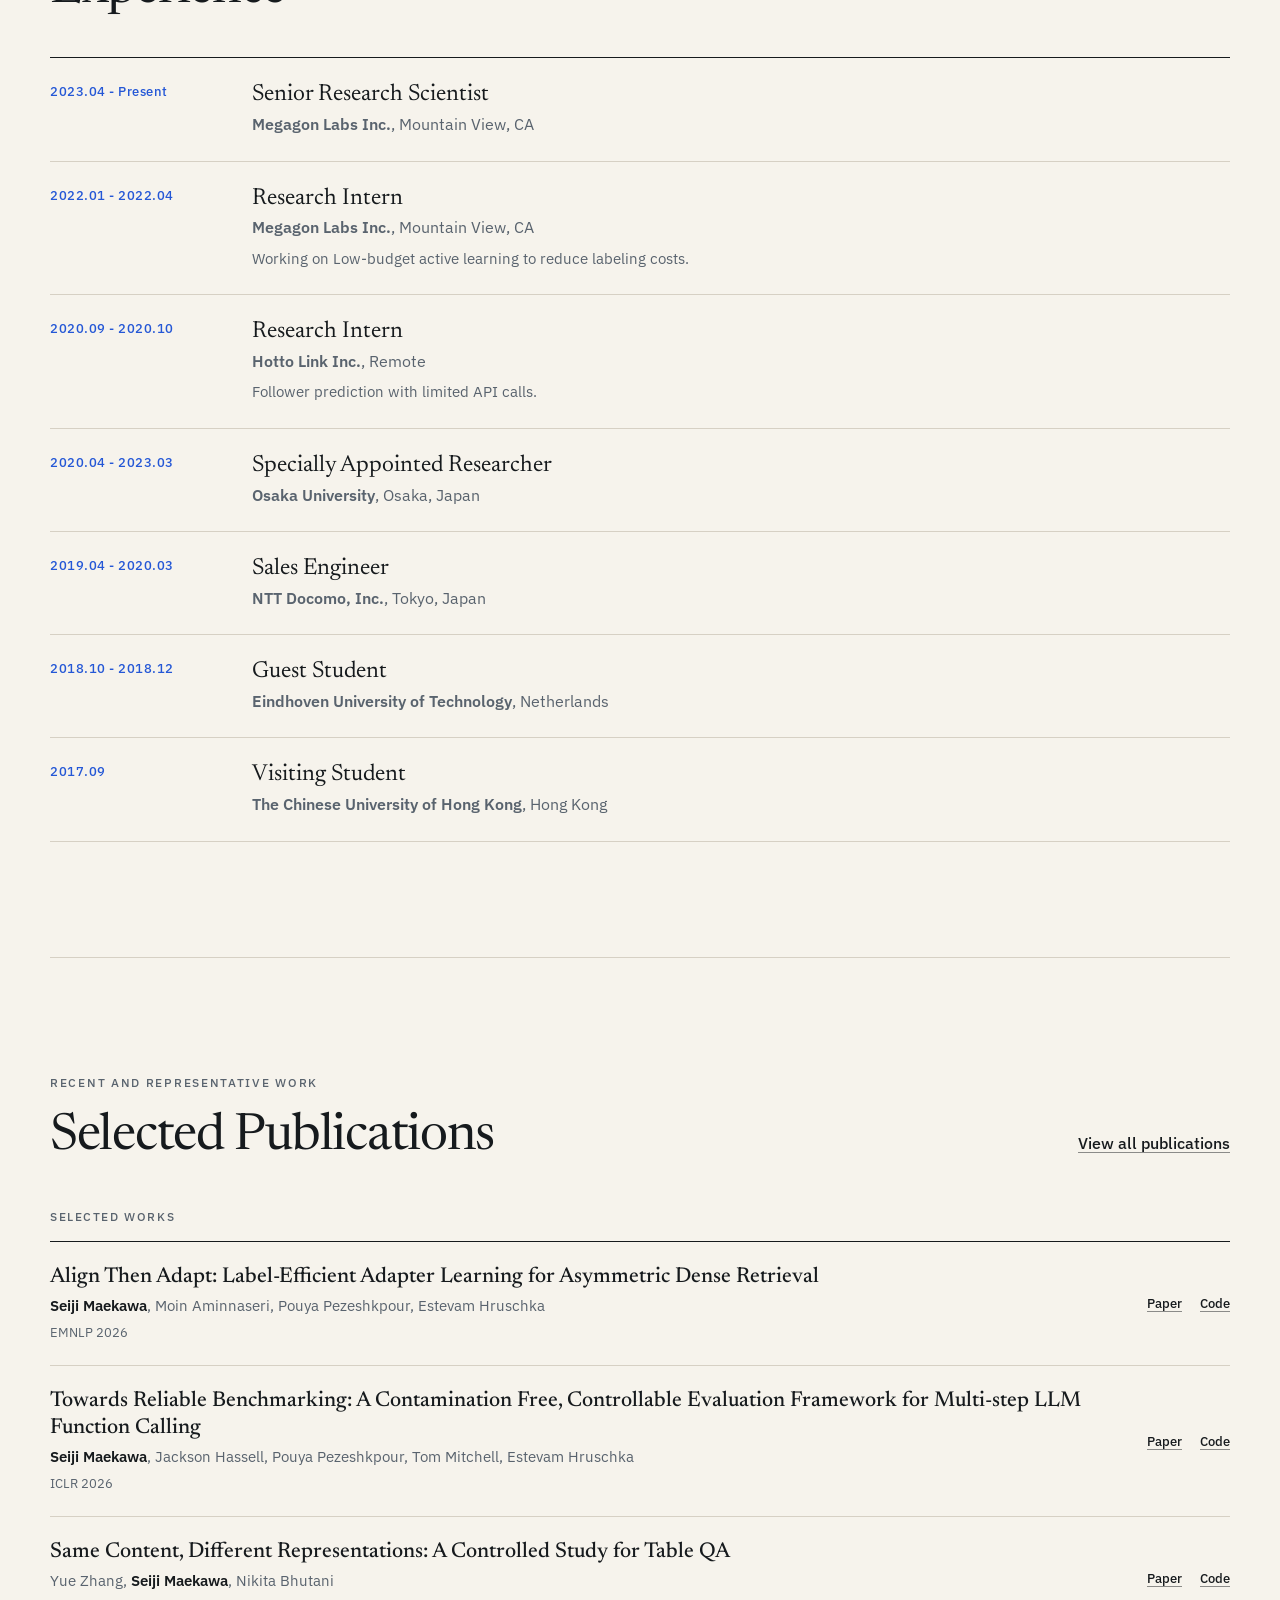
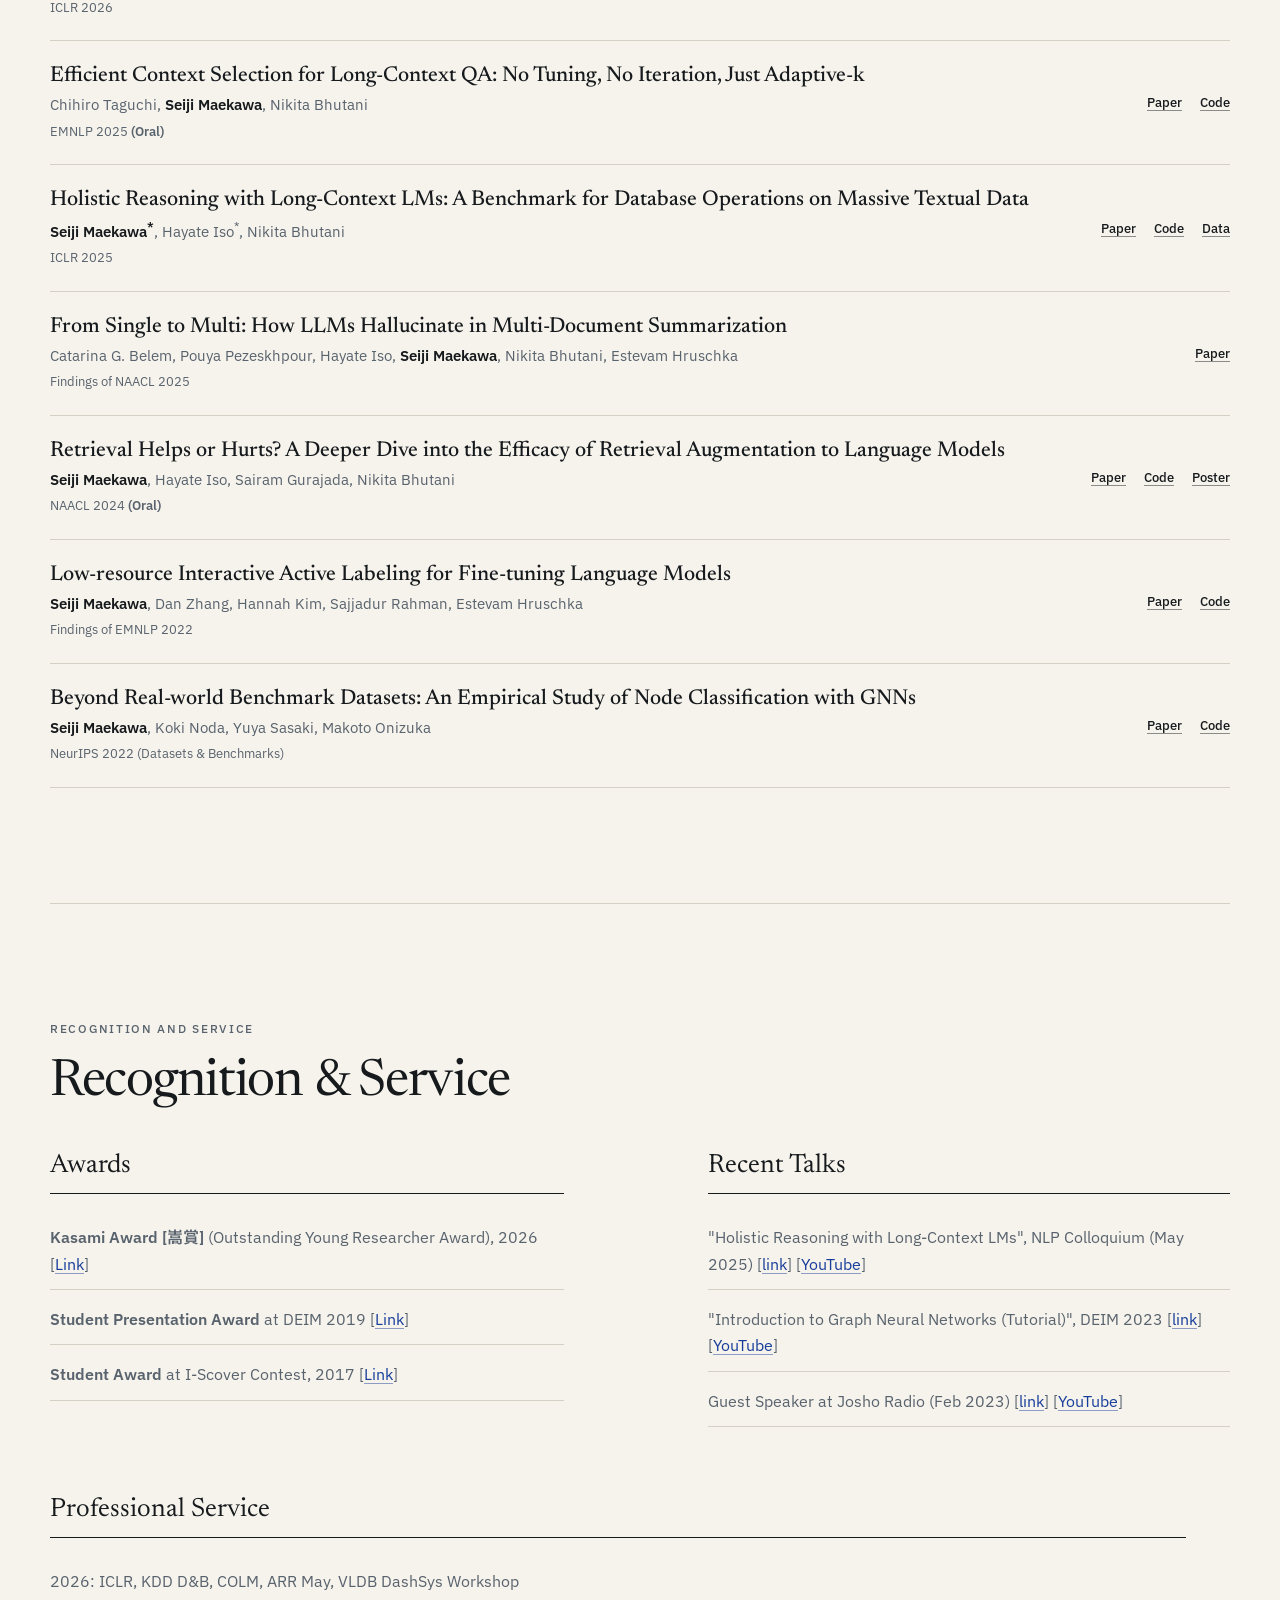
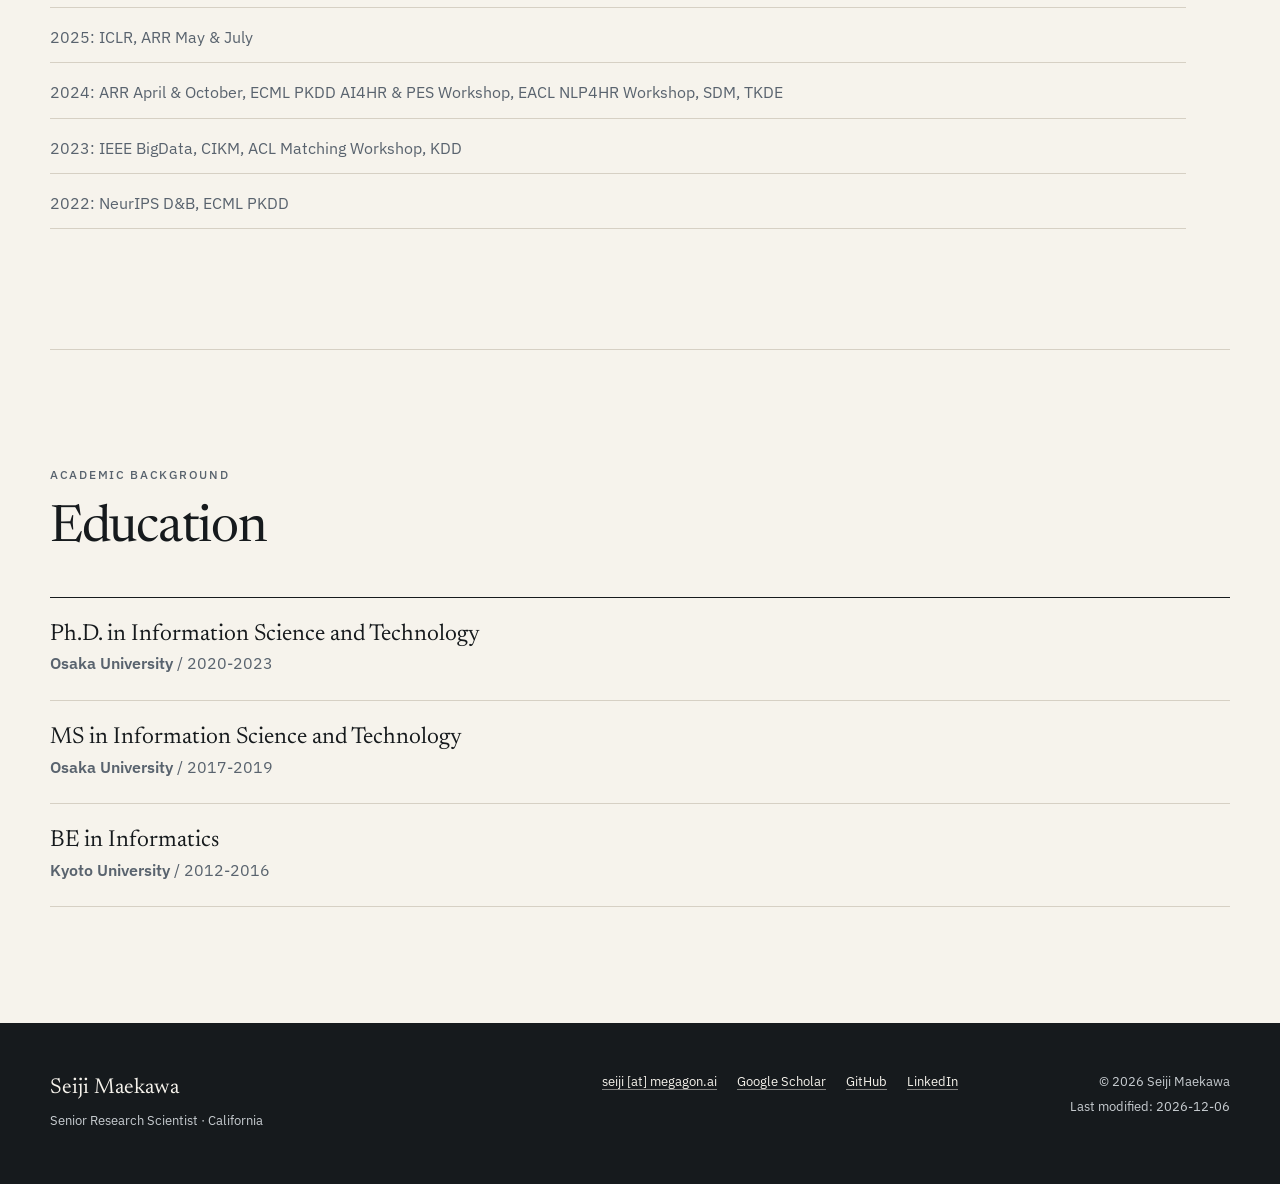
==== commit b37ad1fb: "Refresh site and update publications" ====
--- a/index.html
+++ b/index.html
@@ -3,138 +3,181 @@
 <head>
     <meta charset="utf-8">
     <meta name="viewport" content="width=device-width, initial-scale=1.0">
-    <title>Seiji MAEKAWA - Senior Research Scientist</title>
-    <!-- Elegant Serif for Headlines, Clean Sans for body -->
-    <link href="https://fonts.googleapis.com/css2?family=Playfair+Display:ital,wght@0,400;0,700;1,400&family=Lato:wght@300;400;700&family=Noto+Sans+JP:wght@300;400;700&display=swap" rel="stylesheet">
-    <link rel="stylesheet" href="https://cdnjs.cloudflare.com/ajax/libs/font-awesome/6.4.0/css/all.min.css">
-    <link href="css/style.css" rel="stylesheet">
+    <meta name="description" content="Seiji Maekawa is a Senior Research Scientist at Megagon Labs working on reliable language-model systems, retrieval, tool use, and long-context reasoning.">
+    <meta name="theme-color" content="#f6f3ec">
+    <link rel="canonical" href="https://seijimaekawa.github.io/">
+    <meta property="og:type" content="profile">
+    <meta property="og:title" content="Seiji Maekawa — Senior Research Scientist">
+    <meta property="og:description" content="Research on reliable language-model systems, retrieval, tool use, and long-context reasoning.">
+    <meta property="og:url" content="https://seijimaekawa.github.io/">
+    <meta property="og:image" content="https://seijimaekawa.github.io/og.png">
+    <meta property="og:image:width" content="1200">
+    <meta property="og:image:height" content="627">
+    <meta property="og:image:alt" content="Seiji Maekawa — Research on reliable language-model systems.">
+    <meta name="twitter:card" content="summary_large_image">
+    <meta name="twitter:image" content="https://seijimaekawa.github.io/og.png">
+    <title>Seiji Maekawa — Senior Research Scientist</title>
+    <script>
+        try {
+            const preferredLanguage = window.localStorage.getItem('preferred-language');
+            if (preferredLanguage === 'en' || preferredLanguage === 'ja') {
+                document.documentElement.lang = preferredLanguage;
+            }
+        } catch {
+            // English remains the default when storage is unavailable.
+        }
+    </script>
+    <link rel="preconnect" href="https://fonts.googleapis.com">
+    <link rel="preconnect" href="https://fonts.gstatic.com" crossorigin>
+    <link href="https://fonts.googleapis.com/css2?family=IBM+Plex+Sans:wght@400;500;600&amp;family=Newsreader:opsz,wght@6..72,400;6..72,500&amp;family=Noto+Sans+JP:wght@400;500;600&amp;display=swap" rel="stylesheet">
+    <link href="css/style.css?v=20260726" rel="stylesheet">
+    <script type="application/ld+json">
+    {
+      "@context": "https://schema.org",
+      "@type": "Person",
+      "name": "Seiji Maekawa",
+      "alternateName": "前川 政司",
+      "url": "https://seijimaekawa.github.io/",
+      "image": "https://seijimaekawa.github.io/seiji_hp_wide.jpg",
+      "jobTitle": "Senior Research Scientist",
+      "worksFor": {
+        "@type": "Organization",
+        "name": "Megagon Labs",
+        "url": "https://megagon.ai/"
+      },
+      "alumniOf": {
+        "@type": "CollegeOrUniversity",
+        "name": "Osaka University"
+      },
+      "sameAs": [
+        "https://github.com/seijimaekawa",
+        "https://scholar.google.com/citations?user=O2HlSxwAAAAJ",
+        "https://www.linkedin.com/in/seiji-maekawa-04952b1b4/"
+      ]
+    }
+    </script>
 </head>
 <body>
 
-<div class="layout-wrapper">
-    <!-- Sidebar / Hero Area Combined -->
-    <aside class="sidebar">
-        <div class="sidebar-sticky">
-            <div class="profile-header">
-                <img class="profile-picture" src="seiji_hp_wide.jpg" alt="Seiji Maekawa"/>
-                <h1 class="about-name">Seiji MAEKAWA <br> <span class="jp-name">(前川 政司)</span></h1>
-                <p class="current-position">
-                    <span class="lang-en">Senior Research Scientist @ <a href="https://megagon.ai/" target="_blank">Megagon Labs</a><br>Mountain View, CA</span>
-                    <span class="lang-jp">Megagon Labs シニアリサーチサイエンティスト<br>（カリフォルニア州 マウンテンビュー）</span>
+<a class="skip-link" href="#main-content">
+    <span class="lang-en">Skip to content</span>
+    <span class="lang-jp">本文へ移動</span>
+</a>
+
+<header class="site-header">
+    <div class="frame site-header-inner">
+        <a class="wordmark" href="index.html" aria-label="Seiji Maekawa, home">
+            <span>Seiji Maekawa</span>
+            <span class="wordmark-jp" lang="ja">前川 政司</span>
+        </a>
+        <button class="nav-toggle" type="button" aria-controls="site-navigation" aria-expanded="false">
+            <span class="lang-en">Menu</span>
+            <span class="lang-jp">メニュー</span>
+            <span class="nav-toggle-icon" aria-hidden="true"></span>
+        </button>
+        <nav class="site-nav" id="site-navigation" aria-label="Primary navigation">
+            <a href="#research"><span class="lang-en">Research</span><span class="lang-jp">研究</span></a>
+            <a href="#experiences"><span class="lang-en">Experience</span><span class="lang-jp">経歴</span></a>
+            <a href="publications.html"><span class="lang-en">Publications</span><span class="lang-jp">業績</span></a>
+            <a href="#awards"><span class="lang-en">Recognition</span><span class="lang-jp">受賞・活動</span></a>
+            <a href="files/cv.pdf" target="_blank" rel="noopener noreferrer">CV</a>
+            <button id="lang-switch" type="button" aria-label="Switch to Japanese">日本語</button>
+        </nav>
+    </div>
+</header>
+
+<main id="main-content">
+    <section id="about" class="frame hero">
+        <div class="hero-copy">
+            <p class="eyebrow">
+                <span class="lang-en">Senior Research Scientist · Megagon Labs</span>
+                <span class="lang-jp">Megagon Labs · シニアリサーチサイエンティスト</span>
+            </p>
+            <div class="lang-en hero-intro">
+                <p>
+                    I am a Senior Research Scientist at <a href="https://megagon.ai/" target="_blank" rel="noopener noreferrer">Megagon Labs</a> in Mountain View, California. I hold a Ph.D. in Information Science and Technology from Osaka University.
                 </p>
-                <div class="social-links">
-                    <a href="https://github.com/seijimaekawa" aria-label="GitHub"><i class="fab fa-github"></i></a>
-                    <a href="https://scholar.google.com/citations?user=O2HlSxwAAAAJ" aria-label="Google Scholar"><i class="fas fa-graduation-cap"></i></a>
-                    <a href="https://www.linkedin.com/in/seiji-maekawa-04952b1b4/" aria-label="LinkedIn"><i class="fab fa-linkedin"></i></a>
-                    <!-- <a href="mailto:seiji@megagon.ai" aria-label="Email"><i class="fas fa-envelope"></i></a> -->
-                </div>
-                <div style="margin-top: 10px; font-size: 0.9em; opacity: 0.8;">
-                   seiji [at] megagon.ai
-                </div>
-            </div>
-
-            <button id="lang-switch" aria-label="Switch to Japanese">日本語</button>
-            <nav class="sidebar-nav">
-                <ul> <!-- Removed href='#' to avoid jump to top, smooth scroll handled by css -->
-                    <li><a href="index.html#about"><span class="lang-en">About</span><span class="lang-jp">自己紹介</span></a></li>
-                    <li><a href="index.html#research"><span class="lang-en">Research</span><span class="lang-jp">研究分野</span></a></li>
-                    <li><a href="index.html#experiences"><span class="lang-en">Experiences</span><span class="lang-jp">経歴</span></a></li>
-                    <li><a href="publications.html"><span class="lang-en">Publications</span><span class="lang-jp">業績</span></a></li>
-                    <li><a href="index.html#awards"><span class="lang-en">Awards</span><span class="lang-jp">受賞歴</span></a></li>
-                    <li><a href="index.html#education"><span class="lang-en">Education</span><span class="lang-jp">学歴</span></a></li>
-                </ul>
-            </nav>
-
-            <footer class="sidebar-footer">
-                <p>© 2025 Seiji Maekawa.</p>
-                <p id="last-modified" class="last-mod">
-                    <span class="lang-en">Last modified: </span>
-                    <span class="lang-jp">最終更新: </span>
+                <p>
+                    My research focuses on large language models, retrieval-augmented generation, and long-context reasoning, with an emphasis on function calling, retrieval, and reliable evaluation.
                 </p>
-            </footer>
+            </div>
+            <div class="lang-jp hero-intro">
+                <p>
+                    私は米国カリフォルニア州マウンテンビューの<a href="https://megagon.ai/" target="_blank" rel="noopener noreferrer">Megagon Labs</a>でシニアリサーチサイエンティストを務めています。2023年に大阪大学で博士号（情報科学）を取得しました。
+                </p>
+                <p>
+                    大規模言語モデル、検索拡張生成、長文脈推論を中心に、関数呼出、検索、信頼性の高い評価について研究しています。
+                </p>
+            </div>
+            <div class="hero-links" aria-label="Profile links">
+                <a href="#publications"><span class="lang-en">Selected research</span><span class="lang-jp">主な研究</span></a>
+                <a href="https://scholar.google.com/citations?user=O2HlSxwAAAAJ">Google Scholar</a>
+                <a href="https://github.com/seijimaekawa">GitHub</a>
+                <a href="https://www.linkedin.com/in/seiji-maekawa-04952b1b4/">LinkedIn</a>
+                <a href="files/cv.pdf" target="_blank" rel="noopener noreferrer">CV (PDF)</a>
+            </div>
         </div>
-    </aside>
-
-    <!-- Mobile Header (Visible only on small screens) -->
-    <header class="mobile-header">
-        <div class="container">
-            <a class="mobile-brand" href="#">S. Maekawa</a>
-            <button class="mobile-menu-toggle" aria-label="Open Menu">
-                <i class="fas fa-bars"></i>
-            </button>
-        </div>
-    </header>
-
-    <!-- Main Content Area -->
-    <main class="main-content">
-        
-        <section id="about" class="intro-section">
-            <h2 class="section-title"><span class="lang-en">About Me</span><span class="lang-jp">自己紹介</span></h2>
-            <div class="lang-en">
-                <p class="intro-text">
-                    I am a Researcher at <strong>Megagon Labs</strong> in Mountain View, California. 
-                    I hold a Ph.D. in Information Science and Technology from Osaka University.
-                    My research passion lies at the intersection of <strong>Large Language Models</strong> (LLMs), <strong>Retrieval-Augmented Generation</strong> (RAG), and <strong>Long-Context Reasoning</strong>.
-                </p>
-                <p class="intro-text">
-                    Currently, I am focusing on making Large Language Models (LLMs) more reliable and capable through function calling, retrieval augmentation, and long-context understanding.
-                </p>
-            </div>
-            <div class="lang-jp">
-                <p class="intro-text">
-                    私はMegagon Labs（米国カリフォルニア州マウンテンビュー）のリサーチサイエンティストです。    
-                    2023年に大阪大学にて博士号（情報科学）を取得し、その後から現職。
-                    <strong>大規模言語モデル</strong> (LLM)、<strong>検索拡張生成</strong> (RAG)、<strong>長文脈推論</strong>の交差点に研究の情熱を注いでいます。
-                </p>
-                <p class="intro-text">
-                    現在は、関数呼出、検索拡張 (RAG)、長文脈理解を通じて、大規模言語モデル (LLM) をより信頼性が高く、有能なものにすることに注力しています。
-                </p>
+        <figure class="hero-portrait">
+            <img src="seiji_hp_wide-800.jpg" alt="Portrait of Seiji Maekawa" width="800" height="628" fetchpriority="high">
+        </figure>
+    </section>
+
+    <div class="frame page-sections">
+
+        <section id="research">
+            <p class="section-kicker"><span class="lang-en">Current research and Ph.D. foundations</span><span class="lang-jp">現在の研究と博士課程での研究基盤</span></p>
+            <h2 class="section-title"><span class="lang-en">Research Focus</span><span class="lang-jp">研究分野</span></h2>
+            <div class="interests-grid">
+                <div class="interest-card focus-card">
+                    <span class="interest-number" aria-hidden="true">01</span>
+                    <div class="focus-content">
+                        <p class="focus-context"><span class="lang-en">Current research</span><span class="lang-jp">現在の研究</span></p>
+                        <h3><span class="lang-en">Function Calling &amp; Tool Use</span><span class="lang-jp">関数呼出・ツール利用</span></h3>
+                        <p>
+                            <span class="lang-en">Developing LLM systems that reliably select, call, and coordinate external tools for complex tasks.</span>
+                            <span class="lang-jp">複雑なタスクに対して外部ツールを適切に選択・呼出・連携できる、信頼性の高いLLMシステムを研究しています。</span>
+                        </p>
+                    </div>
+                </div>
+                <div class="interest-card focus-card">
+                    <span class="interest-number" aria-hidden="true">02</span>
+                    <div class="focus-content">
+                        <p class="focus-context"><span class="lang-en">Current research</span><span class="lang-jp">現在の研究</span></p>
+                        <h3><span class="lang-en">Long-context Understanding</span><span class="lang-jp">長文脈理解</span></h3>
+                        <p>
+                            <span class="lang-en">Studying how language models find, connect, and reason over relevant evidence in long inputs.</span>
+                            <span class="lang-jp">長い入力から関連情報を見つけ、結びつけ、根拠に基づいて推論する言語モデルの能力を研究しています。</span>
+                        </p>
+                    </div>
+                </div>
+                <div class="interest-card focus-card">
+                    <span class="interest-number" aria-hidden="true">03</span>
+                    <div class="focus-content">
+                        <p class="focus-context"><span class="lang-en">Current research</span><span class="lang-jp">現在の研究</span></p>
+                        <h3><span class="lang-en">Retrieval-Augmented Generation</span><span class="lang-jp">検索拡張生成</span></h3>
+                        <p>
+                            <span class="lang-en">Improving retrieval and grounded generation to produce more accurate and verifiable responses.</span>
+                            <span class="lang-jp">より正確で検証可能な応答を生成するため、検索と根拠に基づく生成の改善に取り組んでいます。</span>
+                        </p>
+                    </div>
+                </div>
+                <div class="interest-card focus-card">
+                    <span class="interest-number" aria-hidden="true">04</span>
+                    <div class="focus-content">
+                        <p class="focus-context"><span class="lang-en">Ph.D. research</span><span class="lang-jp">博士課程での研究</span></p>
+                        <h3><span class="lang-en">Graph &amp; Network Research</span><span class="lang-jp">グラフ・ネットワーク研究</span></h3>
+                        <p>
+                            <span class="lang-en">During my Ph.D., I worked on graph machine learning, social network analysis, and graph data management, including GNNs, link prediction, graph generation and clustering, indexing, and query languages.</span>
+                            <span class="lang-jp">博士課程では、GNN、リンク予測、グラフ生成・クラスタリング、インデックス・クエリ言語を含む、グラフ機械学習、ソーシャルネットワーク分析、グラフデータ管理を研究しました。</span>
+                        </p>
+                    </div>
+                </div>
             </div>
         </section>
 
-        <section id="research">
-            <h2 class="section-title"><span class="lang-en">Research Interests</span><span class="lang-jp">研究分野</span></h2>
-            <div class="interests-grid">
-                <div class="interest-card">
-                    <div class="card-icon"><i class="fas fa-brain"></i></div>
-                    <h3><span class="lang-en">NLP & LLMs</span><span class="lang-jp">自然言語処理 & LLM</span></h3>
-                    <ul>
-                        <li><span class="lang-en">Function Calling & Tool Use</span><span class="lang-jp">関数呼出とツール利用</span></li>
-                        <li><span class="lang-en">Long-context Understanding</span><span class="lang-jp">長文脈理解</span></li>
-                        <li><span class="lang-en">Retrieval-Augmented Generation (RAG)</span><span class="lang-jp">検索拡張生成 (RAG)</span></li>
-                        <li><span class="lang-en">Active Learning</span><span class="lang-jp">能動学習</span></li>
-                    </ul>
-                </div>
-                <div class="interest-card">
-                    <div class="card-icon"><i class="fas fa-project-diagram"></i></div>
-                    <h3><span class="lang-en">Graph Processing</span><span class="lang-jp">グラフ処理</span></h3>
-                    <ul>
-                        <li><span class="lang-en">Graph Neural Networks (GNNs)</span><span class="lang-jp">グラフニューラルネットワーク (GNN)</span></li>
-                        <li><span class="lang-en">Synthetic Graph Generation</span><span class="lang-jp">合成グラフ生成</span></li>
-                        <li><span class="lang-en">Attributed Graph Clustering</span><span class="lang-jp">属性付きグラフクラスタリング</span></li>
-                    </ul>
-                </div>
-                <div class="interest-card">
-                    <div class="card-icon"><i class="fas fa-users"></i></div>
-                    <h3><span class="lang-en">Social Network Analysis</span><span class="lang-jp">ソーシャルネットワーク分析</span></h3>
-                    <ul>
-                        <li><span class="lang-en">Follower Prediction / Link Prediction</span><span class="lang-jp">フォロワー予測 / リンク予測</span></li>
-                        <li><span class="lang-en">Analysis on Incomplete Networks</span><span class="lang-jp">不完全ネットワークの分析</span></li>
-                    </ul>
-                </div>
-                 <div class="interest-card">
-                    <div class="card-icon"><i class="fas fa-database"></i></div>
-                    <h3><span class="lang-en">Graph Database</span><span class="lang-jp">グラフデータベース</span></h3>
-                    <ul>
-                        <li><span class="lang-en">Language-aware Indexing</span><span class="lang-jp">言語認識インデックス</span></li>
-                        <li><span class="lang-en">Query Languages</span><span class="lang-jp">クエリ言語</span></li>
-                    </ul>
-                </div>
-            </div>
-        </section>
-
         <section id="experiences">
-            <h2 class="section-title"><span class="lang-en">Experiences</span><span class="lang-jp">経歴</span></h2>
+            <p class="section-kicker"><span class="lang-en">Professional background</span><span class="lang-jp">職歴</span></p>
+            <h2 class="section-title"><span class="lang-en">Experience</span><span class="lang-jp">経歴</span></h2>
             <div class="timeline">
                 <div class="timeline-item">
                     <span class="date">2023.04 - Present</span>
@@ -204,12 +247,15 @@
         </section>
 
         <section id="publications">
-            <h2 class="section-title"><span class="lang-en">Selected Publications</span><span class="lang-jp">主な発表論文</span></h2>
-            <div style="margin-bottom: 2rem;">
-            <a href="publications.html" style="font-weight: 700; text-decoration: underline;">
-                <span class="lang-en">View Full Publication List &rarr;</span>
-                <span class="lang-jp">全発表論文リストを見る &rarr;</span>
-            </a>
+            <div class="section-heading-row">
+                <div>
+                    <p class="section-kicker"><span class="lang-en">Recent and representative work</span><span class="lang-jp">最近および代表的な研究</span></p>
+                    <h2 class="section-title"><span class="lang-en">Selected Publications</span><span class="lang-jp">主な発表論文</span></h2>
+                </div>
+                <a class="section-link" href="publications.html">
+                    <span class="lang-en">View all publications</span>
+                    <span class="lang-jp">全発表論文を見る</span>
+                </a>
             </div>
 
             <div class="pub-category">
@@ -282,7 +328,7 @@
                         <div class="pub-links">
                             <a href="https://arxiv.org/abs/2402.13492" class="btn-sm">Paper</a>
                             <a href="https://github.com/megagonlabs/witqa" class="btn-sm">Code</a>
-                            <a href="https://github.com/seijimaekawa/seijimaekawa.github.io/blob/test/files/WiTQA_poster.pdf" class="btn-sm">Poster</a>
+                            <a href="files/WiTQA_poster.pdf" class="btn-sm">Poster</a>
                         </div>
                     </div>
 
@@ -299,10 +345,11 @@
                     <div class="publication-item">
                         <div class="pub-title">Beyond Real-world Benchmark Datasets: An Empirical Study of Node Classification with GNNs</div>
                         <div class="pub-authors"><u>Seiji Maekawa</u>, Koki Noda, Yuya Sasaki, Makoto Onizuka</div>
-                        <div class="pub-venue">NeurIPS 2022 (Datasets & Benchmarks)</div>
+                        <div class="pub-venue">NeurIPS 2022 (Datasets &amp; Benchmarks)</div>
                         <div class="pub-links">
                             <a href="https://openreview.net/forum?id=bSULxOy3On" class="btn-sm">Paper</a>
                             <a href="https://github.com/seijimaekawa/empirical-study-of-GNNs" class="btn-sm">Code</a>
+                        </div>
                     </div>
                 </div>
             </div>
@@ -310,7 +357,8 @@
         </section>
 
         <section id="awards">
-            <h2 class="section-title"><span class="lang-en">Awards & Activities</span><span class="lang-jp">受賞歴 & 活動</span></h2>
+            <p class="section-kicker"><span class="lang-en">Recognition and service</span><span class="lang-jp">受賞および学術活動</span></p>
+            <h2 class="section-title"><span class="lang-en">Recognition &amp; Service</span><span class="lang-jp">受賞歴 &amp; 活動</span></h2>
             <div class="grid-2-col">
                 <div class="interest-card simple-card">
                     <h3><span class="lang-en">Awards</span><span class="lang-jp">受賞歴</span></h3>
@@ -343,20 +391,21 @@
             </div>
             
             <div class="service-section">
-                <div class="interest-card simple-card" style="width: 100%;">
-                    <h3><span class="lang-en">Program Committee</span><span class="lang-jp">査読経験</span></h3>
+                <div class="interest-card simple-card">
+                    <h3><span class="lang-en">Professional Service</span><span class="lang-jp">査読経験</span></h3>
                     <ul class="styled-list">
-                        <li>2026: ICLR, KDD D&B, COLM, ARR May, VLDB DashSys Workshop </li>
-                        <li>2025: ICLR, ARR May & July</li>
-                        <li>2024: ARR April & October, ECML PKDD AI4HR & PES Workshop, EACL NLP4HR Workshop, SDM, TKDE</li>
+                        <li>2026: ICLR, KDD D&amp;B, COLM, ARR May, VLDB DashSys Workshop</li>
+                        <li>2025: ICLR, ARR May &amp; July</li>
+                        <li>2024: ARR April &amp; October, ECML PKDD AI4HR &amp; PES Workshop, EACL NLP4HR Workshop, SDM, TKDE</li>
                         <li>2023: IEEE BigData, CIKM, ACL Matching Workshop, KDD</li>
-                        <li>2022: NeurIPS D&B, ECML PKDD</li>
+                        <li>2022: NeurIPS D&amp;B, ECML PKDD</li>
                     </ul>
                 </div>
             </div>
         </section>
         
         <section id="education">
+          <p class="section-kicker"><span class="lang-en">Academic background</span><span class="lang-jp">学歴</span></p>
           <h2 class="section-title"><span class="lang-en">Education</span><span class="lang-jp">学歴</span></h2>
             <div class="timeline no-line">
                 <div class="timeline-item">
@@ -380,10 +429,35 @@
             </div>
         </section>
 
-    </main>
-</div>
-
-<script src="js/main.js"></script>
+    </div>
+</main>
+
+<footer class="site-footer">
+    <div class="frame site-footer-inner">
+        <div>
+            <p class="footer-name">Seiji Maekawa</p>
+            <p>
+                <span class="lang-en">Senior Research Scientist · California</span>
+                <span class="lang-jp">シニアリサーチサイエンティスト · カリフォルニア</span>
+            </p>
+        </div>
+        <address class="footer-contact">
+            <a href="mailto:seiji@megagon.ai">seiji [at] megagon.ai</a>
+            <a href="https://scholar.google.com/citations?user=O2HlSxwAAAAJ">Google Scholar</a>
+            <a href="https://github.com/seijimaekawa">GitHub</a>
+            <a href="https://www.linkedin.com/in/seiji-maekawa-04952b1b4/">LinkedIn</a>
+        </address>
+        <div class="footer-meta">
+            <p>© 2026 Seiji Maekawa</p>
+            <p id="last-modified">
+                <span class="lang-en">Last modified: </span>
+                <span class="lang-jp">最終更新: </span>
+            </p>
+        </div>
+    </div>
+</footer>
+
+<script src="js/main.js?v=20260726"></script>
 
 </body>
 </html>
--- a/css/style.css
+++ b/css/style.css
@@ -1,607 +1,922 @@
 :root {
-    /* Colors */
-    --sidebar-bg: #1e293b; /* Sidebar Background: Dark Slate */
-    --sidebar-text: #f8fafc;
-    --primary-color: #3b82f6; /* Accent Blue */
-    --surface-color: #ffffff;
-    --bg-color: #f1f5f9; /* Light Grayish Blue */
-    --text-heading: #111827;
-    --text-body: #374151;
-    --text-muted: #6b7280;
-    --border-color: #e5e7eb;
-
-    /* Spacing & Sizes */
-    --sidebar-width: 320px;
-    --mobile-header-height: 60px;
-}
-
-* {
+    --paper: #f6f3ec;
+    --paper-deep: #eee9df;
+    --ink: #161a1d;
+    --slate: #59636e;
+    --blue: #2457d6;
+    --blue-dark: #173d9a;
+    --terracotta: #c97855;
+    --rule: #d6d0c4;
+    --frame: min(1180px, calc(100% - 96px));
+    --serif: "Newsreader", "Yu Mincho", "Hiragino Mincho ProN", Georgia, serif;
+    --sans: "IBM Plex Sans", "Noto Sans JP", system-ui, sans-serif;
+}
+
+*,
+*::before,
+*::after {
     box-sizing: border-box;
+}
+
+html {
+    scroll-behavior: smooth;
+    scroll-padding-top: 96px;
+}
+
+body {
+    margin: 0;
+    color: var(--ink);
+    background: var(--paper);
+    font-family: var(--sans);
+    font-size: 16px;
+    line-height: 1.65;
+    text-rendering: optimizeLegibility;
+}
+
+img {
+    display: block;
+    max-width: 100%;
+}
+
+a {
+    color: var(--blue-dark);
+    text-decoration-color: color-mix(in srgb, currentColor 48%, transparent);
+    text-decoration-thickness: 1px;
+    text-underline-offset: 0.2em;
+}
+
+a:hover {
+    color: var(--blue);
+    text-decoration-color: currentColor;
+}
+
+button,
+a {
+    -webkit-tap-highlight-color: transparent;
+}
+
+:focus-visible {
+    outline: 3px solid var(--blue);
+    outline-offset: 4px;
+}
+
+::selection {
+    color: var(--ink);
+    background: color-mix(in srgb, var(--terracotta) 30%, var(--paper));
+}
+
+h1,
+h2,
+h3,
+p {
+    margin-top: 0;
+}
+
+h1,
+h2,
+h3 {
+    text-wrap: balance;
+}
+
+ul,
+ol {
+    margin-top: 0;
+}
+
+strong {
+    font-weight: 600;
+}
+
+.frame {
+    width: var(--frame);
+    margin-inline: auto;
+}
+
+.skip-link {
+    position: fixed;
+    z-index: 100;
+    top: 12px;
+    left: 12px;
+    padding: 10px 14px;
+    color: var(--paper);
+    background: var(--ink);
+    transform: translateY(-180%);
+}
+
+.skip-link:focus {
+    transform: translateY(0);
+}
+
+html[lang="en"] .lang-jp {
+    display: none !important;
+}
+
+html[lang="ja"] .lang-en {
+    display: none !important;
+}
+
+/* Header */
+
+.site-header {
+    position: sticky;
+    z-index: 20;
+    top: 0;
+    border-bottom: 1px solid var(--rule);
+    background: var(--paper);
+    background: color-mix(in srgb, var(--paper) 96%, transparent);
+}
+
+.site-header-inner {
+    display: flex;
+    min-height: 76px;
+    align-items: center;
+    justify-content: space-between;
+    gap: 32px;
+}
+
+.wordmark {
+    display: inline-flex;
+    align-items: baseline;
+    flex: 0 0 auto;
+    gap: 14px;
+    color: var(--ink);
+    font-family: var(--serif);
+    font-size: 1.28rem;
+    font-weight: 500;
+    line-height: 1;
+    text-decoration: none;
+}
+
+.wordmark:hover {
+    color: var(--ink);
+}
+
+.wordmark-jp {
+    color: var(--slate);
+    font-family: var(--sans);
+    font-size: 0.77rem;
+    font-weight: 400;
+    letter-spacing: 0.08em;
+}
+
+.nav-toggle {
+    display: none;
+}
+
+.site-nav {
+    display: flex;
+    align-items: center;
+    justify-content: flex-end;
+    gap: 24px;
+}
+
+.site-nav a {
+    color: var(--ink);
+    font-size: 0.84rem;
+    font-weight: 500;
+    letter-spacing: 0.035em;
+    text-decoration: none;
+}
+
+.site-nav a:hover,
+.site-nav a[aria-current="page"] {
+    color: var(--blue);
+}
+
+.site-nav a[aria-current="page"] {
+    text-decoration: underline;
+    text-underline-offset: 0.35em;
+}
+
+#lang-switch {
+    min-height: 36px;
+    padding: 5px 10px;
+    border: 1px solid var(--rule);
+    border-radius: 0;
+    color: var(--ink);
+    background: transparent;
+    font: inherit;
+    font-size: 0.8rem;
+    cursor: pointer;
+}
+
+#lang-switch:hover {
+    border-color: var(--ink);
+}
+
+/* Home hero */
+
+.hero {
+    display: grid;
+    grid-template-columns: minmax(0, 1fr) minmax(180px, 220px);
+    align-items: center;
+    gap: clamp(48px, 7vw, 96px);
+    min-height: 480px;
+    padding-block: clamp(72px, 9vw, 120px);
+    border-bottom: 1px solid var(--ink);
+}
+
+.hero-copy {
+    max-width: 750px;
+}
+
+.eyebrow,
+.section-kicker {
+    margin-bottom: 18px;
+    color: var(--slate);
+    font-size: 0.76rem;
+    font-weight: 500;
+    letter-spacing: 0.14em;
+    text-transform: uppercase;
+}
+
+.hero h1,
+.publication-hero h1 {
+    max-width: 860px;
+    margin-bottom: 30px;
+    color: var(--ink);
+    font-family: var(--serif);
+    font-size: clamp(3rem, 5.4vw, 4.75rem);
+    font-weight: 400;
+    line-height: 0.98;
+    letter-spacing: -0.035em;
+}
+
+.hero-intro {
+    max-width: 710px;
+    margin-bottom: 30px;
+    color: var(--slate);
+    font-size: clamp(1rem, 1.5vw, 1.12rem);
+}
+
+.hero-intro p {
+    margin-bottom: 10px;
+}
+
+.hero-intro a {
+    color: inherit;
+}
+
+.hero-links {
+    display: flex;
+    flex-wrap: wrap;
+    gap: 12px 30px;
+}
+
+.hero-links a {
+    min-height: 32px;
+    color: var(--ink);
+    font-weight: 500;
+}
+
+.hero-links a:first-child {
+    color: var(--blue);
+}
+
+.hero-portrait {
+    width: 100%;
+    max-width: 220px;
+    margin: 0;
+    justify-self: end;
+}
+
+.hero-portrait img {
+    width: 100%;
+    max-height: 175px;
+    aspect-ratio: 3012 / 2365;
+    border-left: 3px solid var(--terracotta);
+    object-fit: cover;
+    object-position: center 43%;
+}
+
+/* Shared sections */
+
+.page-sections > section {
+    padding-block: clamp(76px, 9vw, 116px);
+    border-bottom: 1px solid var(--rule);
+    scroll-margin-top: 96px;
+}
+
+.page-sections > section:last-child {
+    border-bottom: 0;
+}
+
+.section-title {
+    max-width: 760px;
+    margin-bottom: 40px;
+    color: var(--ink);
+    font-family: var(--serif);
+    font-size: clamp(2.35rem, 4vw, 3.5rem);
+    font-weight: 400;
+    line-height: 1.05;
+    letter-spacing: -0.025em;
+}
+
+.section-heading-row {
+    display: flex;
+    align-items: end;
+    justify-content: space-between;
+    gap: 32px;
+    margin-bottom: 16px;
+}
+
+.section-heading-row .section-title {
+    margin-bottom: 0;
+}
+
+.section-link {
+    flex: 0 0 auto;
+    margin-bottom: 8px;
+    color: var(--ink);
+    font-weight: 500;
+}
+
+/* Research */
+
+.interests-grid {
+    display: grid;
+    grid-template-columns: repeat(2, minmax(0, 1fr));
+    border-top: 1px solid var(--ink);
+}
+
+.interest-card {
+    display: grid;
+    grid-template-columns: 42px minmax(0, 1fr);
+    align-content: start;
+    gap: 14px 22px;
+    min-height: 240px;
+    padding: 26px 30px 28px 0;
+    border-bottom: 1px solid var(--rule);
+}
+
+.interest-card:nth-child(odd) {
+    padding-right: 44px;
+    border-right: 1px solid var(--rule);
+}
+
+.interest-card:nth-child(even) {
+    padding-left: 36px;
+}
+
+.interest-number {
+    grid-row: 1 / span 2;
+    color: var(--blue);
+    font-family: var(--serif);
+    font-size: 1.35rem;
+}
+
+.interest-card h3 {
+    margin-bottom: 6px;
+    font-family: var(--serif);
+    font-size: 1.65rem;
+    font-weight: 400;
+    line-height: 1.15;
+}
+
+.interest-card ul {
+    grid-column: 2;
     margin: 0;
     padding: 0;
-}
-
-body {
-    font-family: 'Lato', 'Noto Sans JP', sans-serif;
-    color: var(--text-body);
-    background-color: var(--bg-color);
+    color: var(--slate);
+    list-style: none;
+}
+
+.interest-card li {
+    margin-bottom: 4px;
+}
+
+.interest-card li::before {
+    content: "—";
+    margin-right: 8px;
+    color: var(--terracotta);
+}
+
+.focus-content {
+    grid-column: 2;
+}
+
+.focus-context {
+    margin-bottom: 7px;
+    color: var(--blue);
+    font-size: 0.7rem;
+    font-weight: 500;
+    letter-spacing: 0.12em;
+    text-transform: uppercase;
+}
+
+.focus-card h3 {
+    margin-bottom: 12px;
+}
+
+.focus-content > p:last-child {
+    margin-bottom: 0;
+    color: var(--slate);
+    font-size: 0.94rem;
     line-height: 1.6;
-    overflow-x: hidden;
-}
-
-h1, h2, h3, h4, h5, h6 {
-    font-family: 'Playfair Display', 'Noto Sans JP', serif;
-    color: var(--text-heading);
-    margin-bottom: 0.5rem;
-}
-
-a {
-    color: var(--primary-color);
+}
+
+/* Experience and education */
+
+.timeline {
+    border-top: 1px solid var(--ink);
+}
+
+.timeline-item {
+    display: grid;
+    grid-template-columns: 170px minmax(0, 1fr);
+    gap: 32px;
+    padding-block: 23px;
+    border-bottom: 1px solid var(--rule);
+}
+
+.timeline-item .date {
+    color: var(--blue);
+    font-size: 0.82rem;
+    font-weight: 500;
+    letter-spacing: 0.04em;
+}
+
+.timeline-item .content h3 {
+    margin-bottom: 2px;
+    font-family: var(--serif);
+    font-size: 1.45rem;
+    font-weight: 400;
+    line-height: 1.2;
+}
+
+.timeline-item .content p {
+    margin-bottom: 0;
+    color: var(--slate);
+}
+
+.timeline-item .content .desc {
+    margin-top: 6px;
+    max-width: 720px;
+    font-size: 0.92rem;
+}
+
+.timeline.no-line .timeline-item {
+    grid-template-columns: 1fr;
+    gap: 0;
+}
+
+/* Publications */
+
+.pub-category {
+    margin-top: 42px;
+}
+
+.pub-category > h3 {
+    margin-bottom: 0;
+    padding-bottom: 14px;
+    border-bottom: 1px solid var(--ink);
+    color: var(--slate);
+    font-size: 0.76rem;
+    font-weight: 500;
+    letter-spacing: 0.13em;
+    text-transform: uppercase;
+}
+
+.publication-list {
+    display: block;
+}
+
+.publication-item {
+    display: grid;
+    grid-template-columns: minmax(0, 1fr) auto;
+    gap: 4px 32px;
+    padding-block: 22px;
+    border-bottom: 1px solid var(--rule);
+}
+
+.pub-title {
+    grid-column: 1;
+    color: var(--ink);
+    font-family: var(--serif);
+    font-size: 1.35rem;
+    font-weight: 500;
+    line-height: 1.25;
+}
+
+.pub-authors {
+    grid-column: 1;
+    color: var(--slate);
+    font-size: 0.91rem;
+    line-height: 1.5;
+}
+
+.pub-authors u {
+    color: var(--ink);
+    font-weight: 600;
     text-decoration: none;
-    transition: color 0.2s ease;
-}
-
-a:hover {
-    color: #1d4ed8;
-}
-
-/* --- Layout --- */
-.layout-wrapper {
+}
+
+.pub-venue {
+    grid-column: 1;
+    color: var(--slate);
+    font-size: 0.84rem;
+}
+
+.pub-links {
     display: flex;
-    min-height: 100vh;
-}
-
-/* --- Sidebar --- */
-.sidebar {
-    width: var(--sidebar-width);
-    background-color: var(--sidebar-bg);
-    color: var(--sidebar-text);
-    flex-shrink: 0;
-    position: relative;
-    z-index: 1000;
-}
-
-.sidebar-sticky {
-    position: fixed;
-    top: 0;
-    left: 0;
-    width: var(--sidebar-width);
-    height: 100vh;
-    padding: 3rem 2rem;
-    overflow-y: auto;
-    display: flex;
-    flex-direction: column;
-    justify-content: space-between;
-}
-
-/* Sidebar Profile */
-.profile-header {
-    text-align: center;
-    margin-bottom: 2rem;
-}
-
-.profile-picture {
-    width: 150px;
-    height: 150px;
-    border-radius: 50%;
-    object-fit: cover;
-    margin: 0 auto 1.5rem;
-    border: 3px solid rgba(255,255,255,0.1);
-    box-shadow: 0 4px 6px rgba(0,0,0,0.3);
-}
-
-.about-name {
-    font-size: 1.75rem;
-    font-weight: 700;
-    color: var(--sidebar-text);
-    line-height: 1.2;
-}
-
-.jp-name {
-    font-size: 1rem;
-    font-family: 'Noto Sans JP', sans-serif;
-    font-weight: 400;
-    opacity: 0.8;
-    display: block;
-    margin-top: 5px;
-}
-
-.current-position {
-    margin-top: 1rem;
-    font-size: 0.9rem;
-    opacity: 0.8;
-    line-height: 1.5;
-}
-.current-position a {
-    color: #93c5fd;
-}
-
-.social-links {
-    margin-top: 1.5rem;
-    display: flex;
-    justify-content: center;
-    gap: 1rem;
-}
-
-.social-links a {
-    color: var(--sidebar-text);
-    font-size: 1.25rem;
-    opacity: 0.7;
-    transition: all 0.2s;
-}
-
-.social-links a:hover {
-    opacity: 1;
-    transform: translateY(-2px);
-}
-
-/* Sidebar Nav */
-.sidebar-nav {
-    flex-grow: 1;
-    padding: 1rem 0;
-}
-
-.sidebar-nav ul {
-    list-style: none;
-    text-align: center;
-}
-
-.sidebar-nav li {
-    margin-bottom: 0.75rem;
-}
-
-.sidebar-nav a {
-    color: var(--sidebar-text);
-    opacity: 0.6;
-    font-size: 1.05rem;
-    text-transform: uppercase;
-    letter-spacing: 0.05em;
-    font-weight: 400;
-    display: block;
-    padding: 5px 0;
-}
-
-.sidebar-nav a:hover {
-    color: var(--sidebar-text);
-    opacity: 1;
-    text-decoration: none;
-}
-
-/* Sidebar Footer */
-.sidebar-footer {
-    text-align: center;
-    font-size: 0.75rem;
-    opacity: 0.4;
-    margin-top: auto;
-}
-
-/* --- Mobile Header (Hidden on Desktop) --- */
-.mobile-header {
-    display: none;
-    position: fixed;
-    top: 0;
-    left: 0;
-    right: 0;
-    height: var(--mobile-header-height);
-    background-color: var(--sidebar-bg);
-    z-index: 2000;
+    grid-column: 2;
+    grid-row: 1 / span 3;
+    align-self: center;
+    flex-wrap: wrap;
+    justify-content: flex-end;
+    gap: 8px 18px;
+}
+
+.pub-links .btn-sm {
+    display: inline-flex;
+    min-height: 32px;
     align-items: center;
-    padding: 0 1.5rem;
-    color: white;
-}
-.mobile-header .container {
-    display: flex;
-    justify-content: space-between;
-    width: 100%;
-    align-items: center;
-}
-.mobile-brand {
-    font-family: 'Playfair Display', serif;
-    font-size: 1.25rem;
-    font-weight: 700;
-    color: white;
-}
-.mobile-brand:hover {
-    color: white;
-}
-.mobile-menu-toggle {
-    background: none;
-    border: none;
-    color: white;
-    font-size: 1.5rem;
-    cursor: pointer;
-}
-
-
-/* --- Main Content --- */
-.main-content {
-    flex: 1;
-    padding: 4rem 4rem 6rem; /* Top Right Bottom Left */
-    max-width: 1100px;
-}
-
-section {
-    margin-bottom: 5rem;
-    scroll-margin-top: 2rem;
-}
-
-.section-title {
-    font-size: 2.25rem; /* Larger Section Titles */
-    margin-bottom: 2rem;
-    position: relative;
-    padding-bottom: 1rem;
-    border-bottom: 1px solid rgba(0,0,0,0.1);
-}
-/* Optional: Decorative accent on title */
-.section-title::after {
-    content: '';
-    position: absolute;
-    bottom: -1px;
-    left: 0;
-    width: 60px;
-    height: 3px;
-    background-color: var(--primary-color);
-}
-
-/* Top Intro Section */
-.intro-text {
-    font-size: 1.25rem;
-    line-height: 1.8;
-    color: var(--text-body);
-    margin-bottom: 1.5rem;
-}
-
-/* Research Interests Cards */
-.interests-grid {
-    display: grid;
-    grid-template-columns: repeat(auto-fit, minmax(280px, 1fr));
-    gap: 2rem;
-}
-
-.interest-card {
-    background: var(--surface-color);
-    padding: 2rem;
-    border-radius: 8px;
-    box-shadow: 0 2px 4px rgba(0,0,0,0.05);
-    transition: transform 0.3s ease, box-shadow 0.3s ease;
-    border: 1px solid transparent;
-}
-
-.interest-card:hover {
-    transform: translateY(-5px);
-    box-shadow: 0 10px 20px rgba(0,0,0,0.1);
-    border-color: rgba(59, 130, 246, 0.2);
-}
-
-.card-icon {
-    font-size: 2rem;
-    color: var(--primary-color);
-    margin-bottom: 1rem;
-}
-
-.interest-card h3 {
-    font-size: 1.25rem;
-    margin-bottom: 1rem;
-    font-weight: 700;
-}
-
-.interest-card ul {
-    list-style: none;
-    padding-left: 0;
-}
-.interest-card li {
-    font-size: 0.95rem;
-    margin-bottom: 0.5rem;
-    color: var(--text-muted);
-    position: relative;
-    padding-left: 1.2em;
-}
-.interest-card li::before {
-    content: "·";
-    position: absolute;
-    left: 0;
-    font-weight: bold;
-    color: var(--primary-color);
-}
-
-
-/* Timeline (Experiences & Education) */
-.timeline {
-    position: relative;
-    padding-left: 2rem;
-}
-/* Removed the vertical line for a cleaner list-style or keeping it subtle? 
-   Let's keep the vertical line but cleaner. */
-.timeline::before {
-    content: '';
-    position: absolute;
-    left: 0;
-    top: 10px;
-    bottom: 0;
-    width: 1px;
-    background: var(--border-color);
-}
-
-.timeline.no-line::before {
-    display: none;
-}
-.timeline.no-line .timeline-item {
-    margin-left: -2rem; /* Pull back */
-}
-.timeline.no-line .content {
-    border-left: 4px solid var(--primary-color);
-    background: var(--surface-color);
-    padding: 1.5rem;
-    border-radius: 0 8px 8px 0;
-    box-shadow: 0 2px 4px rgba(0,0,0,0.02);
-}
-
-
-.timeline-item {
-    position: relative;
-    margin-bottom: 2.5rem;
-}
-
-.timeline-item .date {
-    font-size: 0.85rem;
-    font-weight: 700;
-    color: var(--primary-color);
-    display: block;
-    margin-bottom: 0.5rem;
-    letter-spacing: 0.05em;
-    background: var(--bg-color);
-    padding: 0 5px;
-    width: fit-content;
-}
-
-.timeline-item .content {
-    position: relative;
-}
-
-.timeline-item .content h3 {
-    font-size: 1.15rem;
-    margin-bottom: 0.2rem;
-}
-.timeline-item .content p strong {
-    font-weight: 600;
-    color: var(--text-body);
-}
-.timeline-item .content p.desc {
-    margin-top: 0.5rem;
-    font-size: 0.95rem;
-    color: var(--text-muted);
-    line-height: 1.5;
-}
-
-
-/* Publications */
-.pub-category {
-    margin-bottom: 3.5rem;
-}
-.pub-category h3 {
-    font-size: 1.1rem;
-    text-transform: uppercase;
-    color: var(--text-muted);
-    letter-spacing: 0.05em;
-    border-bottom: 1px solid var(--border-color);
-    padding-bottom: 0.5rem;
-    margin-bottom: 1.5rem;
-}
-
-.publication-list {
-    display: grid;
-    gap: 1.5rem;
-}
-
-.publication-item {
-    /* clean style */
-    padding-left: 1rem;
-    border-left: 3px solid transparent; /* invisible border for alignment */
-    transition: all 0.2s;
-}
-.publication-item:hover {
-    border-left-color: var(--primary-color);
-}
-
-.pub-title {
-    font-weight: 700;
-    color: var(--text-heading);
-    font-size: 1.05rem;
-    margin-bottom: 0.3rem;
-    line-height: 1.4;
-}
-
-.pub-authors {
-    font-size: 0.95rem;
-    color: var(--text-body);
-    margin-bottom: 0.3rem;
-}
-.pub-authors u {
-    text-decoration: none;
-    font-weight: 700;
-    color: var(--text-heading);
-}
-
-.pub-venue {
-    font-style: italic;
-    color: var(--text-muted);
-    font-size: 0.9rem;
-    margin-bottom: 0.5rem;
-    font-family: 'Playfair Display', serif; /* Slight accent */
-}
-
-.pub-links .btn-sm {
-    display: inline-block;
-    padding: 3px 10px;
-    font-size: 0.75rem;
-    border: 1px solid var(--border-color);
-    border-radius: 4px;
-    color: var(--text-muted);
-    margin-right: 8px;
-    background: var(--surface-color);
-}
-.pub-links .btn-sm:hover {
-    background: var(--primary-color);
-    color: white;
-    border-color: var(--primary-color);
-    text-decoration: none;
-}
-
-
-/* Awards & Skills (Misc Grid) */
+    color: var(--ink);
+    font-size: 0.84rem;
+    font-weight: 500;
+}
+
+/* Recognition */
+
 .grid-2-col {
     display: grid;
-    grid-template-columns: 1fr 1fr;
-    gap: 2rem;
+    grid-template-columns: repeat(2, minmax(0, 1fr));
+    gap: 64px;
 }
 
 .simple-card {
+    display: block;
+    min-height: auto;
     padding: 0;
-    background: transparent;
-    box-shadow: none;
-    border: none;
-}
-.simple-card:hover {
-    transform: none;
-    box-shadow: none;
-}
+    border: 0 !important;
+}
+
 .simple-card h3 {
-    font-size: 1.25rem;
-    margin-bottom: 1rem;
-    border-bottom: 2px solid var(--primary-color);
-    display: inline-block;
-    padding-bottom: 5px;
+    margin-bottom: 18px;
+    padding-bottom: 12px;
+    border-bottom: 1px solid var(--ink);
+    font-family: var(--serif);
+    font-size: 1.65rem;
+    font-weight: 400;
+}
+
+.styled-list {
+    margin: 0;
+    padding: 0;
+    list-style: none;
 }
 
 .styled-list li {
-    margin-bottom: 0.8rem;
-    /* font-size: 0.95rem; is default */
-    list-style: none; /* override card styles */
-    padding-left: 0;
-}
+    padding-block: 12px;
+    border-bottom: 1px solid var(--rule);
+}
+
 .styled-list li::before {
     content: none;
 }
 
-.skills-wrapper {
+.service-section {
+    margin-top: 64px;
+}
+
+.service-section .styled-list li {
+    display: grid;
+    grid-template-columns: minmax(0, 1fr);
+}
+
+/* Publications page */
+
+.publication-main {
+    padding-bottom: 104px;
+}
+
+.publication-hero {
+    max-width: 900px;
+    padding-block: clamp(80px, 10vw, 132px);
+    border-bottom: 1px solid var(--ink);
+}
+
+.publication-hero h1 {
+    margin-bottom: 24px;
+}
+
+.publication-intro {
+    max-width: 720px;
+    margin-bottom: 30px;
+    color: var(--slate);
+    font-size: 1.08rem;
+}
+
+.publication-archive {
+    padding-top: clamp(76px, 9vw, 112px);
+}
+
+.publication-archive .section-title {
+    margin-bottom: 54px;
+}
+
+.publication-archive .pub-category {
+    margin-top: 0;
+    margin-bottom: 72px;
+}
+
+.publication-archive .pub-category > h3 {
+    font-size: 0.82rem;
+}
+
+/* Footer */
+
+.site-footer {
+    color: var(--paper);
+    background: var(--ink);
+}
+
+.site-footer-inner {
+    display: grid;
+    grid-template-columns: 1.2fr 1fr auto;
+    gap: 48px;
+    align-items: start;
+    padding-block: 48px;
+}
+
+.site-footer p {
+    margin-bottom: 4px;
+    color: #c8cdd1;
+    font-size: 0.82rem;
+}
+
+.site-footer .footer-name {
+    color: var(--paper);
+    font-family: var(--serif);
+    font-size: 1.35rem;
+}
+
+.footer-contact {
     display: flex;
     flex-wrap: wrap;
-    gap: 10px;
-}
-
-.skill-tag {
-    background-color: var(--surface-color);
-    border: 1px solid var(--border-color);
-    padding: 8px 16px;
-    border-radius: 20px;
-    font-size: 0.9rem;
-    color: var(--text-heading);
-    box-shadow: 0 1px 2px rgba(0,0,0,0.03);
-}
-
-
-/* --- Responsive Design --- */
-
-/* Tablet & Mobile */
-@media (max-width: 900px) {
-    .layout-wrapper {
+    gap: 8px 20px;
+    font-style: normal;
+}
+
+.footer-contact a {
+    color: var(--paper);
+    font-size: 0.82rem;
+}
+
+.footer-meta {
+    text-align: right;
+}
+
+/* Responsive */
+
+@media (max-width: 960px) {
+    :root {
+        --frame: min(1180px, calc(100% - 56px));
+    }
+
+    .site-header-inner {
+        flex-wrap: wrap;
+        gap: 12px 28px;
+        padding-block: 16px;
+    }
+
+    .site-nav {
+        flex: 1 1 100%;
+        justify-content: flex-start;
+        gap: 12px 24px;
+    }
+
+    .hero {
+        grid-template-columns: minmax(0, 1fr) minmax(170px, 200px);
+        gap: 44px;
+        min-height: 0;
+    }
+
+    .hero h1,
+    .publication-hero h1 {
+        font-size: clamp(2.9rem, 7vw, 4rem);
+    }
+
+    .interest-card:nth-child(odd) {
+        padding-right: 28px;
+    }
+
+    .interest-card:nth-child(even) {
+        padding-left: 28px;
+    }
+}
+
+@media (max-width: 740px) {
+    :root {
+        --frame: min(1180px, calc(100% - 40px));
+    }
+
+    html {
+        scroll-padding-top: 76px;
+    }
+
+    .site-header-inner {
+        display: grid;
+        grid-template-columns: minmax(0, 1fr) auto;
+        gap: 0 16px;
+        min-height: 64px;
+        padding-block: 10px;
+    }
+
+    .wordmark {
+        width: auto;
+        min-width: 0;
+    }
+
+    .nav-toggle {
+        display: inline-flex;
+        min-width: 44px;
+        min-height: 44px;
+        align-items: center;
+        justify-content: center;
+        gap: 8px;
+        padding: 8px 10px;
+        border: 1px solid var(--rule);
+        color: var(--ink);
+        background: transparent;
+        font: inherit;
+        font-size: 0.78rem;
+        cursor: pointer;
+    }
+
+    .nav-toggle-icon {
+        position: relative;
+        width: 16px;
+        height: 12px;
+        border-block: 1px solid currentColor;
+    }
+
+    .nav-toggle-icon::after {
+        position: absolute;
+        top: 50%;
+        right: 0;
+        left: 0;
+        height: 1px;
+        background: currentColor;
+        content: "";
+        transform: translateY(-50%);
+    }
+
+    .site-nav {
+        grid-column: 1 / -1;
+        display: grid;
+        grid-template-columns: repeat(2, minmax(0, 1fr));
+        gap: 0 16px;
+        margin-top: 10px;
+        padding-top: 8px;
+        border-top: 1px solid var(--rule);
+    }
+
+    .site-nav[hidden] {
+        display: none;
+    }
+
+    .site-nav a {
+        display: flex;
+        min-height: 44px;
+        align-items: center;
+    }
+
+    .site-nav a,
+    #lang-switch {
+        font-size: 0.78rem;
+    }
+
+    #lang-switch {
+        min-width: 44px;
+        min-height: 44px;
+        justify-self: start;
+    }
+
+    .hero-links a,
+    .pub-links .btn-sm,
+    .footer-contact a {
+        display: inline-flex;
+        min-width: 44px;
+        min-height: 44px;
+        align-items: center;
+    }
+
+    .pub-links .btn-sm {
+        justify-content: center;
+        padding-inline: 4px;
+    }
+
+    .hero {
+        grid-template-columns: 1fr;
+        gap: 42px;
+        padding-block: 64px;
+    }
+
+    .hero-copy {
+        max-width: none;
+    }
+
+    .hero h1,
+    .publication-hero h1 {
+        font-size: clamp(2.7rem, 12vw, 3.6rem);
+    }
+
+    .hero-portrait {
+        width: min(100%, 200px);
+        max-width: none;
+        justify-self: start;
+    }
+
+    .hero-portrait img {
+        width: 100%;
+        max-height: 160px;
+    }
+
+    .section-heading-row {
+        align-items: flex-start;
         flex-direction: column;
-    }
-
-    /* Sidebar becomes Top Section on Mobile */
-    .sidebar {
-        width: 100%;
-        height: auto;
-        position: relative; /* Normal flow */
-        background-color: var(--sidebar-bg);
-        z-index: 100;
-        box-shadow: none;
-    }
-
-    .sidebar-sticky {
-        position: relative;
-        width: 100%;
-        height: auto;
-        padding: 3rem 1.5rem 2rem;
-        text-align: center;
-    }
-
-    .profile-header {
-        margin-bottom: 2rem;
-    }
-    
-    .profile-picture {
-        width: 120px;
-        height: 120px;
-        margin-bottom: 1rem;
-    }
-
-    /* Sidebar nav becomes a horizontal list or grid grid */
-    .sidebar-nav ul {
-        display: flex;
-        flex-wrap: wrap;
-        justify-content: center;
-        gap: 0.5rem 1rem;
-    }
-    
-    .sidebar-nav li {
-        margin-bottom: 0;
-    }
-
-    .sidebar-nav a {
-        padding: 5px 10px;
-        background: rgba(255,255,255,0.05);
-        border-radius: 4px;
-        font-size: 0.9rem;
-    }
-
-    /* Hide the mobile header toggle since sidebar is always visible */
-    .mobile-header {
-        display: none !important;
-    }
-
-    .main-content {
-        padding: 3rem 1.5rem 4rem; /* Standard mobile padding */
-        max-width: 100%;
-        width: 100%;
-    }
-    
+        gap: 12px;
+    }
+
+    .interests-grid,
     .grid-2-col {
         grid-template-columns: 1fr;
     }
 
-    section {
-        margin-bottom: 4rem;
-    }
-}
-
-/* Language Switch Button */
-#lang-switch {
-    background-color: transparent;
-    border: 1px solid #cbd5e1;
-    color: #cbd5e1;
-    padding: 0.4rem 0.8rem;
-    border-radius: 4px;
-    cursor: pointer;
-    font-family: inherit;
-    font-size: 0.9rem;
-    margin-top: 1rem;
-    transition: all 0.2s ease;
-    width: 100%;
-    margin-bottom: 1rem;
-}
-
-#lang-switch:hover {
-    background-color: rgba(255,255,255,0.1);
-    color: white;
-    border-color: white;
-}
-
-/* Language Visibility */
-html[lang="en"] .lang-jp {
-    display: none !important;
-}
-
-html[lang="ja"] .lang-en {
-    display: none !important;
-}
+    .interest-card {
+        min-height: 0;
+        padding: 24px 0 !important;
+        border-right: 0 !important;
+    }
+
+    .timeline-item {
+        grid-template-columns: 1fr;
+        gap: 7px;
+    }
+
+    .publication-item {
+        grid-template-columns: 1fr;
+        gap: 6px;
+    }
+
+    .pub-links {
+        grid-column: 1;
+        grid-row: auto;
+        justify-content: flex-start;
+        margin-top: 8px;
+    }
+
+    .service-section {
+        margin-top: 52px;
+    }
+
+    .site-footer-inner {
+        grid-template-columns: 1fr;
+        gap: 24px;
+    }
+
+    .footer-meta {
+        text-align: left;
+    }
+}
+
+@media (max-width: 390px) {
+    :root {
+        --frame: calc(100% - 32px);
+    }
+
+    .wordmark-jp {
+        display: none;
+    }
+
+    .hero-links,
+    .footer-contact {
+        align-items: flex-start;
+        flex-direction: column;
+        gap: 7px;
+    }
+
+    .hero h1,
+    .publication-hero h1 {
+        font-size: 2.55rem;
+    }
+
+    .interest-card {
+        grid-template-columns: 34px minmax(0, 1fr);
+        gap: 10px 14px;
+    }
+}
+
+@media (prefers-reduced-motion: reduce) {
+    html {
+        scroll-behavior: auto;
+    }
+
+    *,
+    *::before,
+    *::after {
+        scroll-behavior: auto !important;
+        transition-duration: 0.01ms !important;
+    }
+}
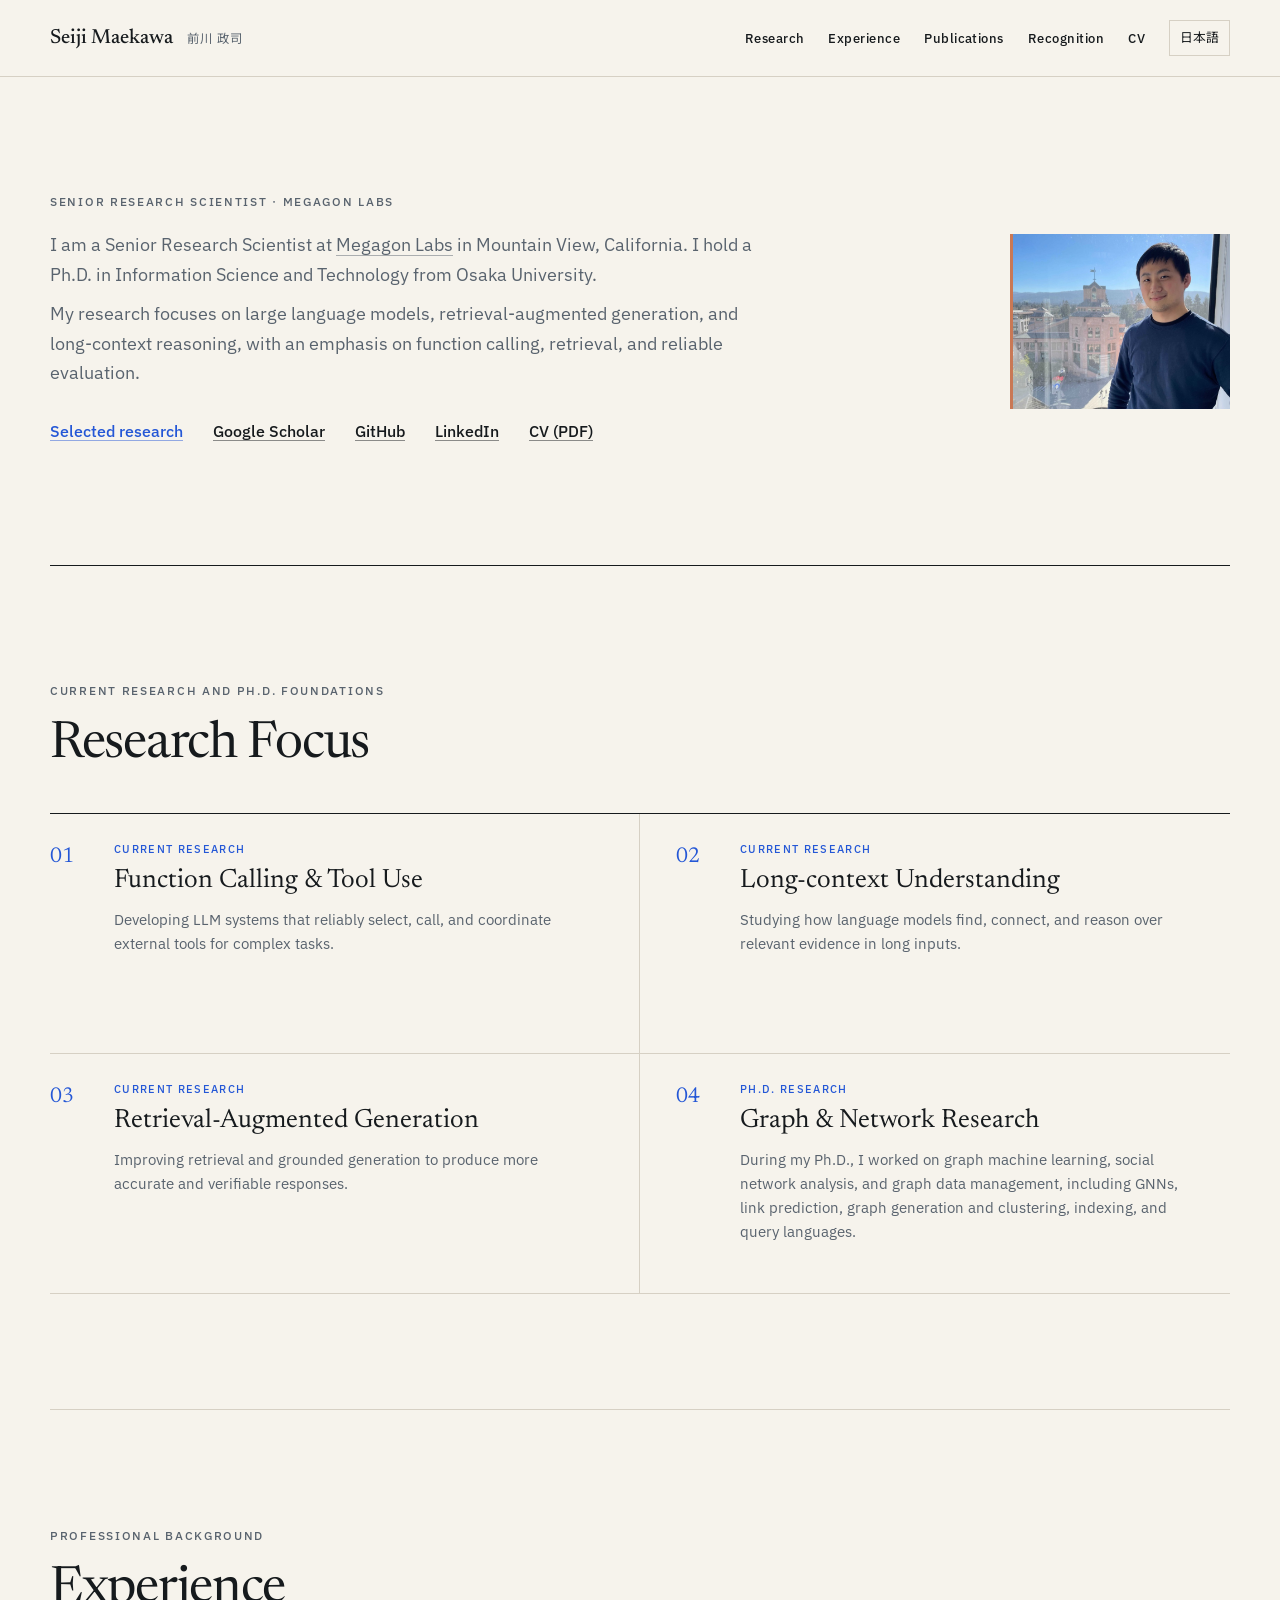
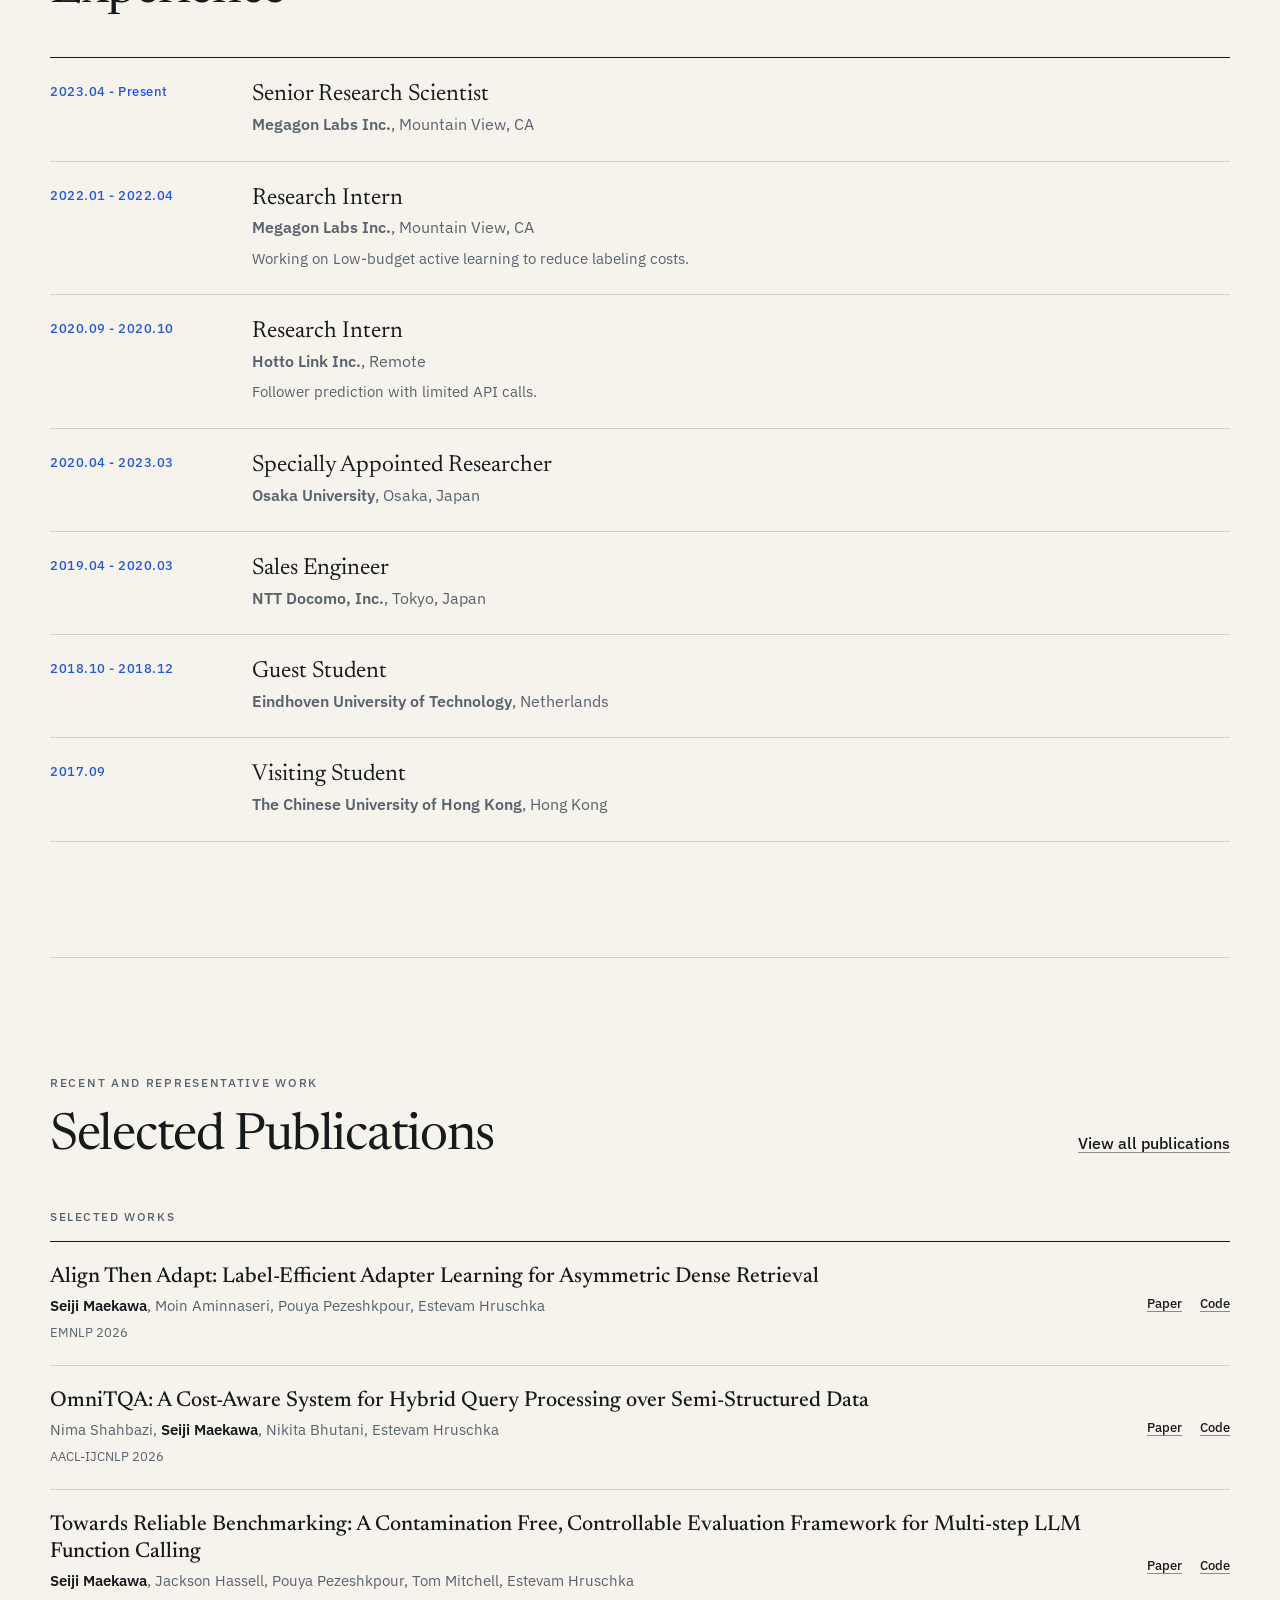
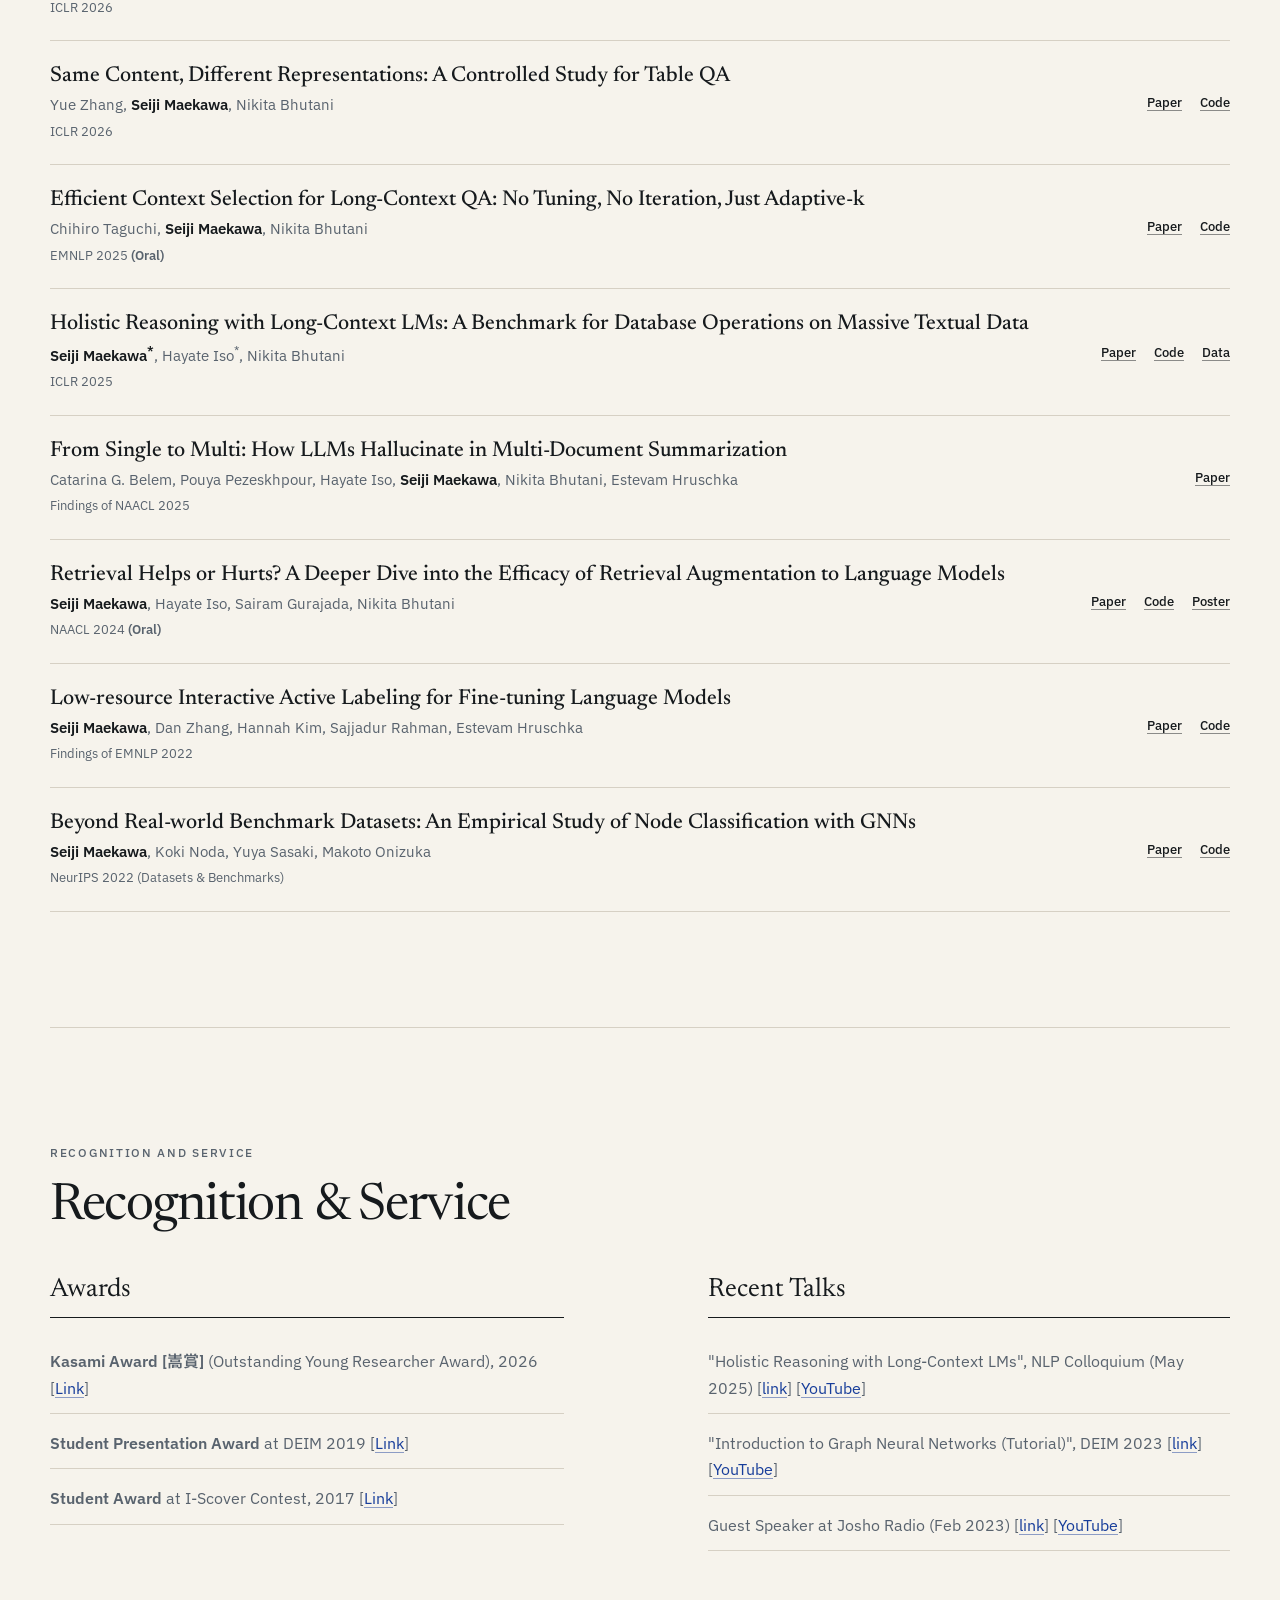
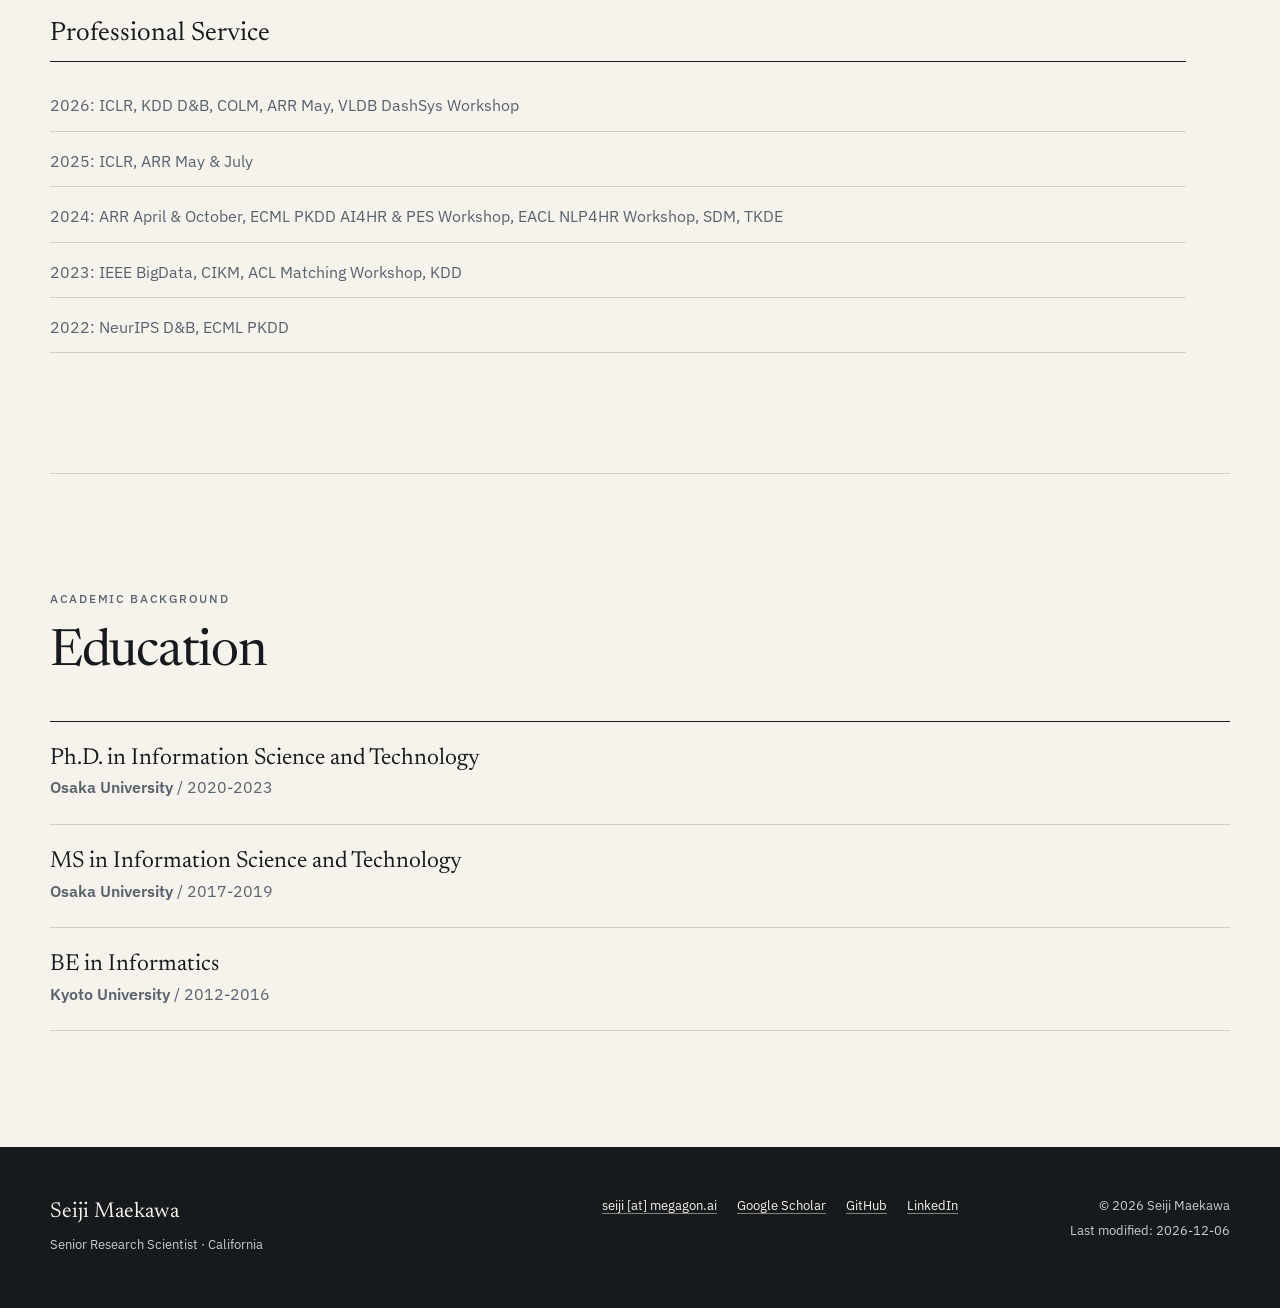
==== commit deb4aa80: "update paper info" ====
--- a/index.html
+++ b/index.html
@@ -266,8 +266,17 @@
                         <div class="pub-authors"><u>Seiji Maekawa</u>, Moin Aminnaseri, Pouya Pezeshkpour, Estevam Hruschka</div>
                         <div class="pub-venue">EMNLP 2026</div>
                         <div class="pub-links">
-                            <a href="https://arxiv.org/abs/2604.03403" class="btn-sm">Paper</a>
+                            <a href="https://arxiv.org/abs/2604.03403v2" class="btn-sm">Paper</a>
                             <a href="https://github.com/megagonlabs/ERA" class="btn-sm">Code</a>
+                        </div>
+                    </div>
+                    <div class="publication-item">
+                        <div class="pub-title">OmniTQA: A Cost-Aware System for Hybrid Query Processing over Semi-Structured Data</div>
+                        <div class="pub-authors">Nima Shahbazi, <u>Seiji Maekawa</u>, Nikita Bhutani, Estevam Hruschka</div>
+                        <div class="pub-venue">AACL-IJCNLP 2026</div>
+                        <div class="pub-links">
+                            <a href="https://arxiv.org/abs/2604.02444v1" class="btn-sm">Paper</a>
+                            <a href="https://github.com/megagonlabs/OmniTQA" class="btn-sm">Code</a>
                         </div>
                     </div>
                     <!-- 2025 -->
